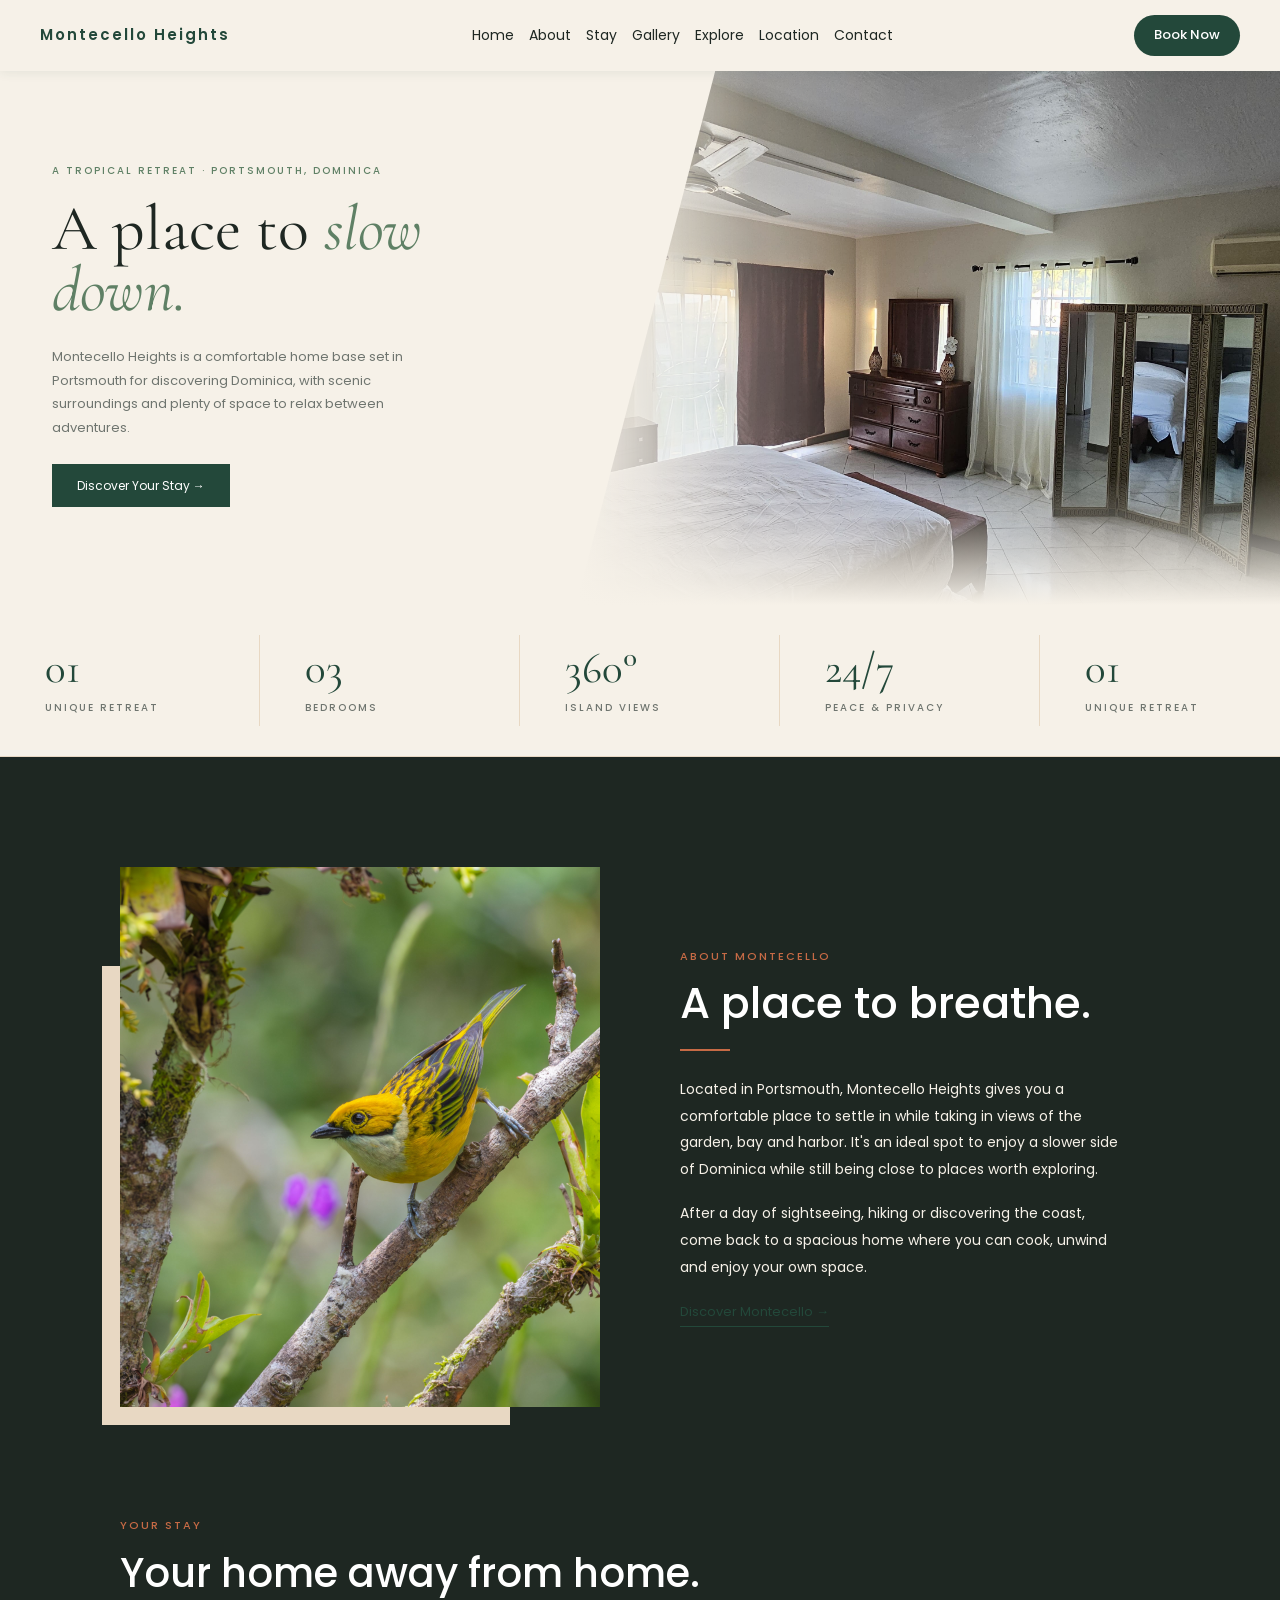
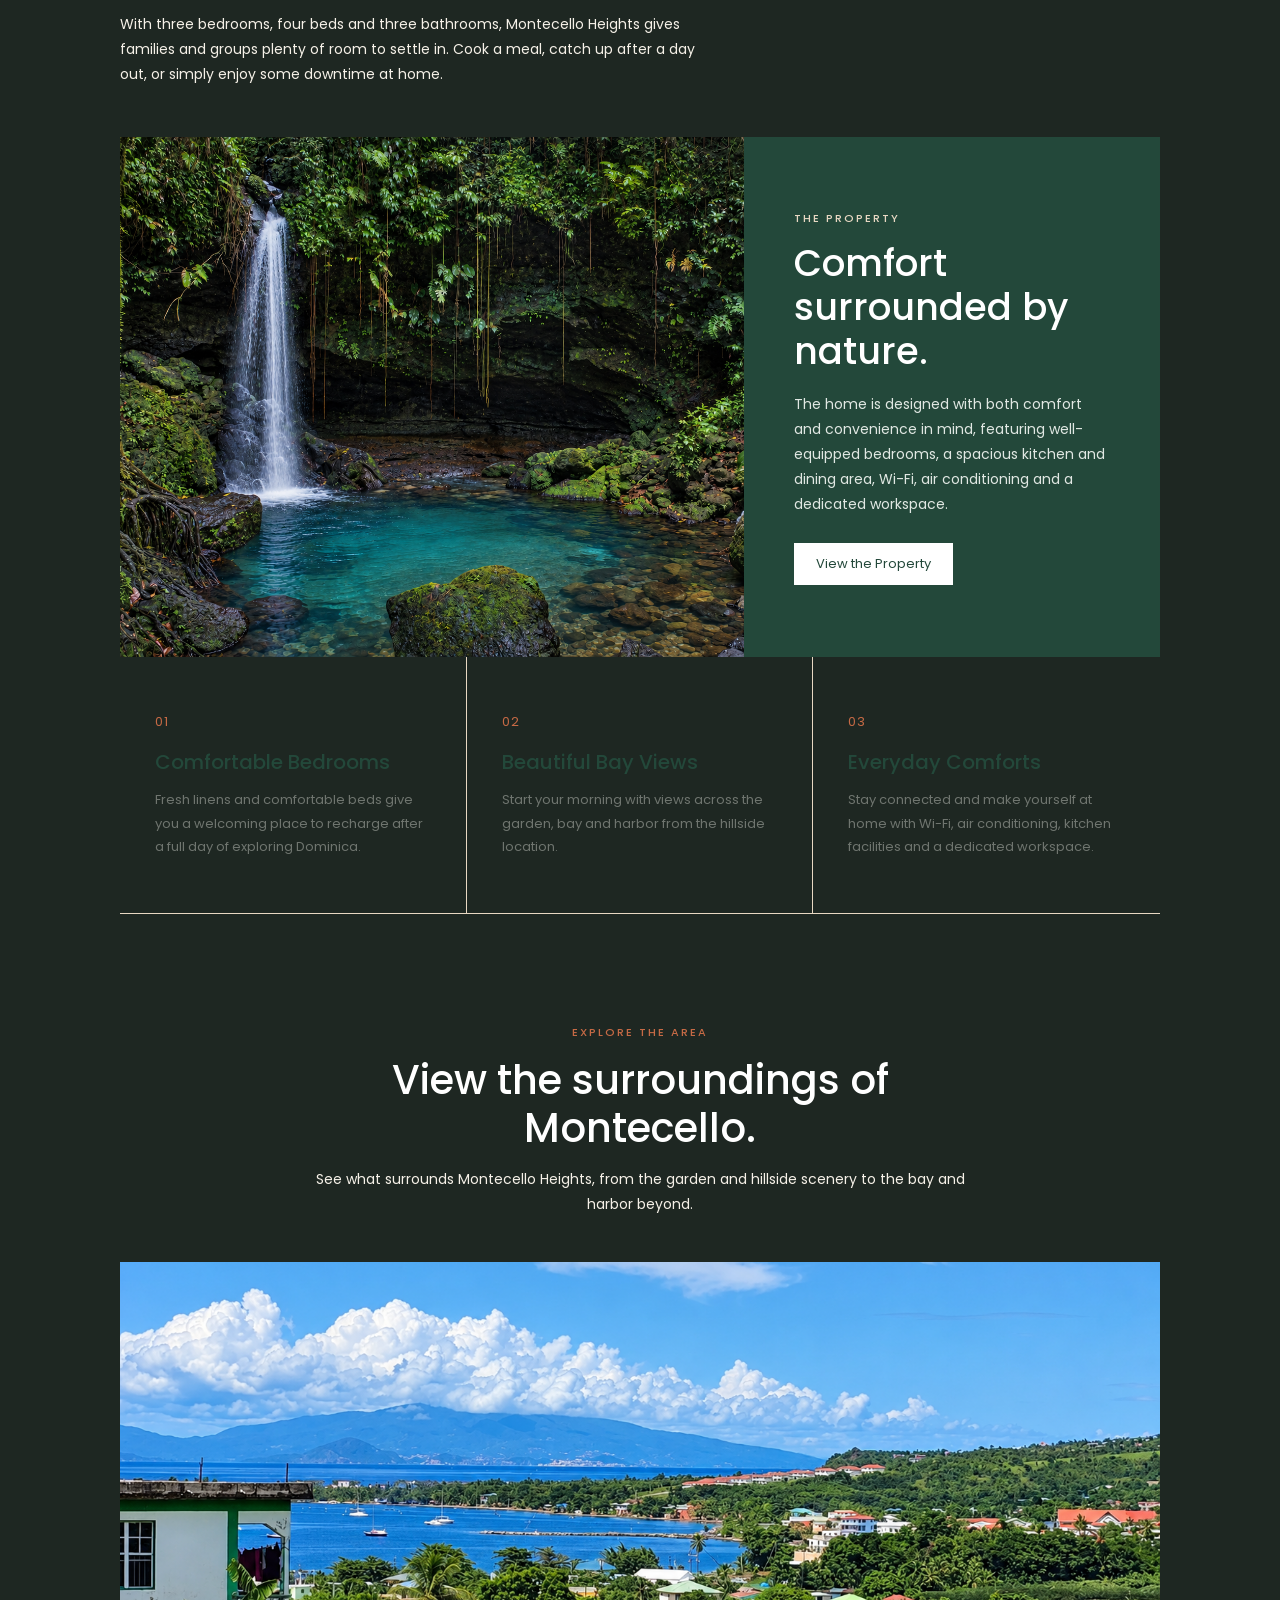
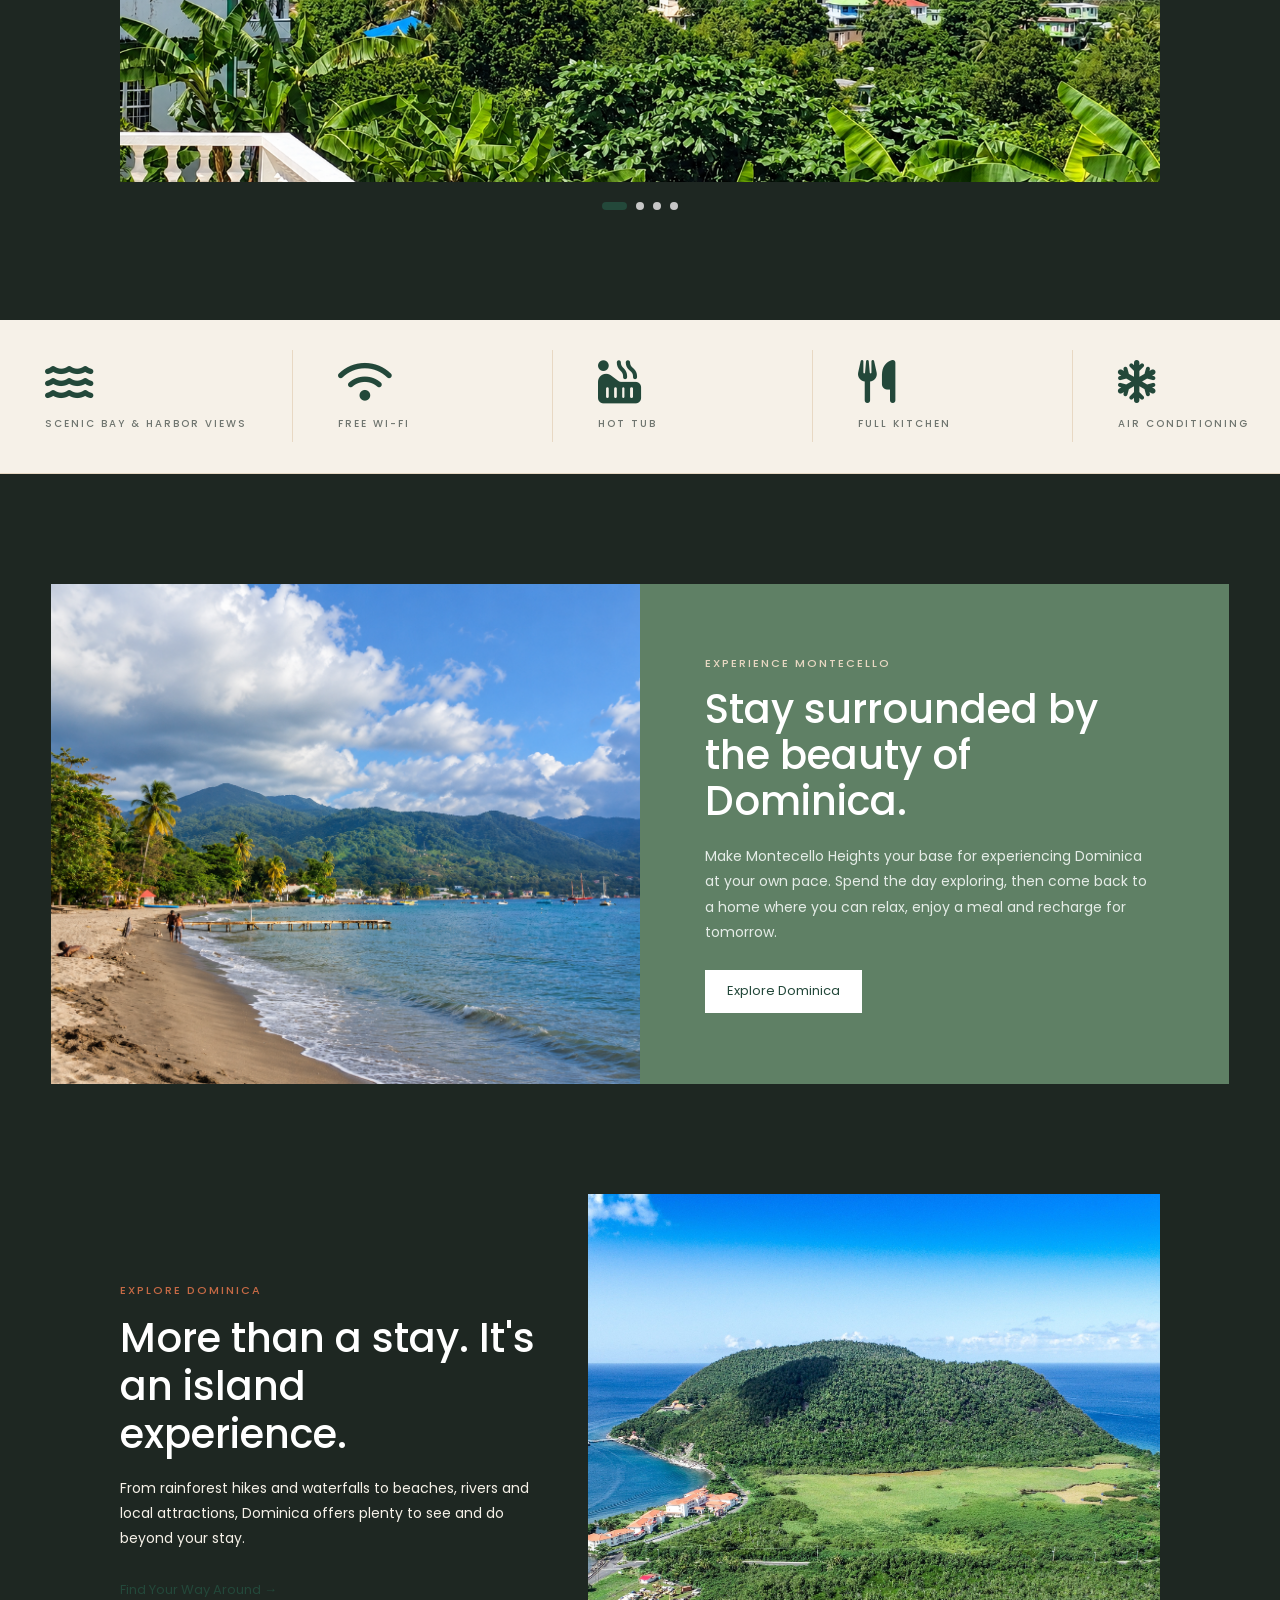
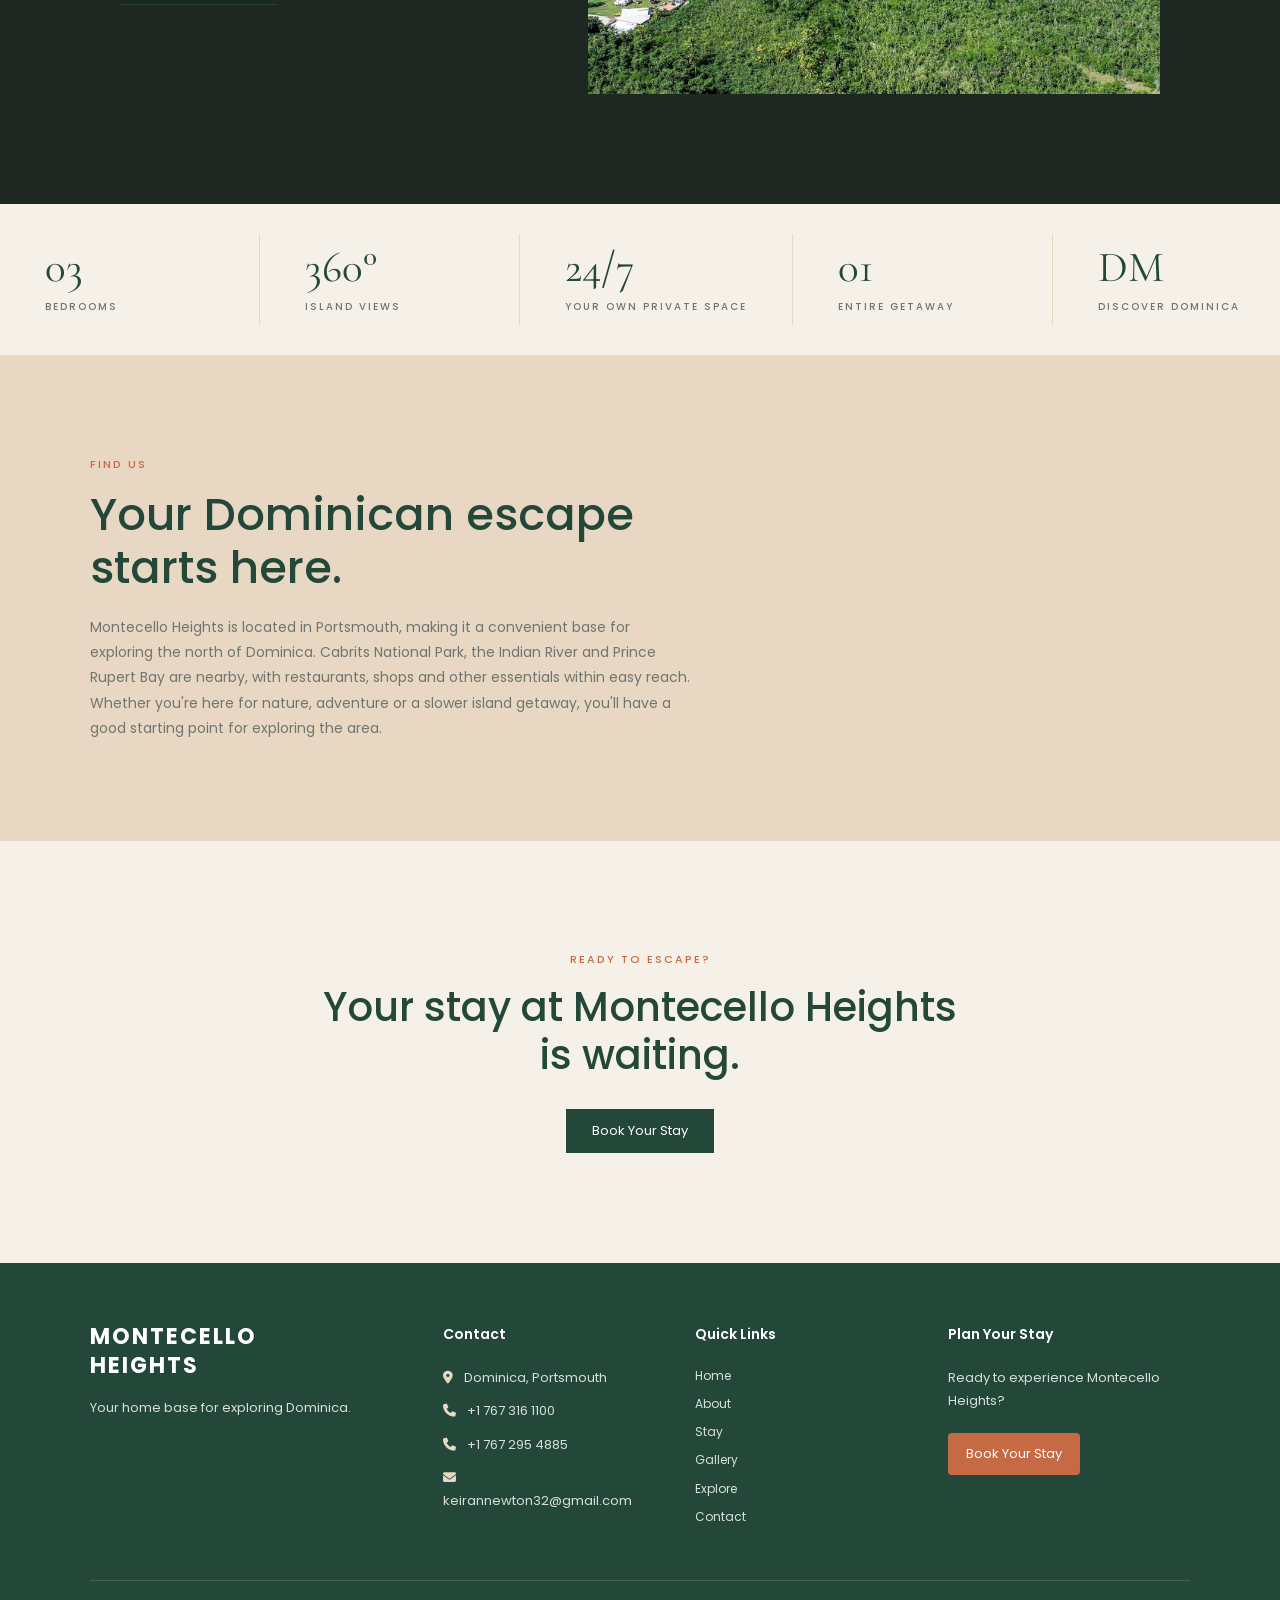
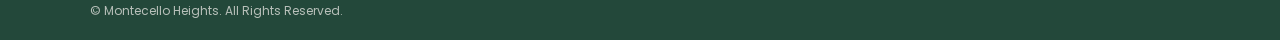
==== index.html @ 03713a61 "Update index.html" ====
<!DOCTYPE html>
<html lang="en">

<head>
    <meta charset="UTF-8">
    <meta name="viewport" content="width=device-width, initial-scale=1.0">

    <title>Montecello Heights | Dominica</title>

    <!-- Fonts and icons -->
    <link rel="preconnect" href="https://fonts.googleapis.com">
    <link rel="preconnect" href="https://fonts.gstatic.com" crossorigin>
    <link href="https://fonts.googleapis.com/css2?family=Cormorant+Garamond:wght@400;500;600&family=Poppins:wght@300;400;500;600&display=swap" rel="stylesheet">
    <link rel="stylesheet" href="https://cdnjs.cloudflare.com/ajax/libs/font-awesome/6.4.0/css/all.min.css">

    <!-- Stylesheet -->
    <link rel="stylesheet" href="styles.css">
</head>

<body>

    <!-- Navigation -->
    <header class="navbar">

        <button class="menu-toggle" id="menu-toggle" type="button"
                aria-label="Open navigation menu"
                aria-expanded="false" aria-controls="main-nav">
            <span></span>
            <span></span>
            <span></span>
        </button>

        <a href="index.html#home" class="logo">Montecello Heights</a>

        <nav id="main-nav">
            <a href="index.html#home">Home</a>
            <a href="index.html#about">About</a>
            <a href="index.html#stay">Stay</a>
            <a href="index.html">Gallery</a>
            <a href="index.html#explore">Explore</a>
            <a href="index.html#location">Location</a>
            <a href="contact.html">Contact</a>
        </nav>

        <a href="https://www.airbnb.com/rooms/1003044596802186522?guests=1&adults=1&s=67&unique_share_id=46f0b1b3-e2d2-4bd4-80cd-ef42fb481775"
           class="book-button" target="_blank" rel="noopener noreferrer">
            Book Now
        </a>

    </header>


    <!-- Home page -->
    <main>

        <!-- Hero -->
        <section class="hero" id="home">

            <div class="hero-content">

                <div class="hero-text">
                    <p class="eyebrow">
                        A TROPICAL RETREAT · PORTSMOUTH, DOMINICA
                    </p>

                    <h1>
                        A place to <em>slow down.</em>
                    </h1>

                    <p class="hero-description">
                        Montecello Heights is a comfortable home base set
                        in Portsmouth for discovering Dominica, with scenic
                        surroundings and plenty of space to relax between
                        adventures.
                    </p>

                    <a href="#stay" class="dark-button">
                        Discover Your Stay <span>→</span>
                    </a>
                </div>

                <div class="hero-image">
                    <img src="property.jpg"
                         alt="Montecello Heights in Dominica">
                </div>

            </div>

        </section>


        <!-- Property highlights -->
        <section class="home-stats" aria-label="Montecello Heights highlights">

            <div class="stats-track">

                <div class="stats-group">
                    <div class="stat">
                        <span class="stat-number">01</span>
                        <span class="stat-label">UNIQUE RETREAT</span>
                    </div>

                    <div class="stat">
                        <span class="stat-number">03</span>
                        <span class="stat-label">BEDROOMS</span>
                    </div>

                    <div class="stat">
                        <span class="stat-number">360°</span>
                        <span class="stat-label">ISLAND VIEWS</span>
                    </div>

                    <div class="stat">
                        <span class="stat-number">24/7</span>
                        <span class="stat-label">PEACE &amp; PRIVACY</span>
                    </div>
                </div>

                <!-- Duplicate for scrolling -->
                <div class="stats-group" aria-hidden="true">
                    <div class="stat">
                        <span class="stat-number">01</span>
                        <span class="stat-label">UNIQUE RETREAT</span>
                    </div>

                    <div class="stat">
                        <span class="stat-number">03</span>
                        <span class="stat-label">BEDROOMS</span>
                    </div>

                    <div class="stat">
                        <span class="stat-number">360°</span>
                        <span class="stat-label">ISLAND VIEWS</span>
                    </div>

                    <div class="stat">
                        <span class="stat-number">24/7</span>
                        <span class="stat-label">PEACE &amp; PRIVACY</span>
                    </div>
                </div>

            </div>

        </section>


        <!-- About Montecello Heights -->
        <section class="about-section" id="about">

            <div class="about-image">
                <img src="pexels-enrique-hidalgo-1230661389-27617563.jpg"
                     alt="View surrounding Montecello Heights">
            </div>

            <div class="about-text">
                <p class="small-title">ABOUT MONTECELLO</p>

                <h2>A place to breathe.</h2>

                <div class="about-line"></div>

                <p>
                    Located in Portsmouth, Montecello Heights gives you
                    a comfortable place to settle in while taking in views
                    of the garden, bay and harbor. It's an ideal spot to
                    enjoy a slower side of Dominica while still being close
                    to places worth exploring.
                </p>

                <p>
                    After a day of sightseeing, hiking or discovering the
                    coast, come back to a spacious home where you can cook,
                    unwind and enjoy your own space.
                </p>

                <a href="#stay" class="text-link">
                    Discover Montecello →
                </a>
            </div>

        </section>


        <!-- Stay -->
        <section class="stay-section" id="stay">

            <div class="section-heading">
                <p class="small-title">YOUR STAY</p>

                <h2>Your home away from home.</h2>

                <p>
                    With three bedrooms, four beds and three bathrooms,
                    Montecello Heights gives families and groups plenty
                    of room to settle in. Cook a meal, catch up after a
                    day out, or simply enjoy some downtime at home.
                </p>
            </div>

            <div class="stay-feature">

                <div class="stay-image">
                    <img src="nature.png"
                         alt="Montecello Heights and its tropical surroundings">
                </div>

                <div class="stay-info">
                    <p class="small-title">THE PROPERTY</p>

                    <h3>Comfort surrounded by nature.</h3>

                    <p>
                        The home is designed with both comfort and
                        convenience in mind, featuring well-equipped
                        bedrooms, a spacious kitchen and dining area,
                        Wi-Fi, air conditioning and a dedicated workspace.
                    </p>

                    <a href="gallery.html" class="light-button">
                        View the Property
                    </a>
                </div>

            </div>

            <!-- Property features -->
            <div class="stay-features">

                <div class="feature">
                    <div class="feature-number">01</div>

                    <h3>Comfortable Bedrooms</h3>

                    <p>
                        Fresh linens and comfortable beds give you a
                        welcoming place to recharge after a full day
                        of exploring Dominica.
                    </p>
                </div>

                <div class="feature">
                    <div class="feature-number">02</div>

                    <h3>Beautiful Bay Views</h3>

                    <p>
                        Start your morning with views across the garden,
                        bay and harbor from the hillside location.
                    </p>
                </div>

                <div class="feature">
                    <div class="feature-number">03</div>

                    <h3>Everyday Comforts</h3>

                    <p>
                        Stay connected and make yourself at home with
                        Wi-Fi, air conditioning, kitchen facilities and
                        a dedicated workspace.
                    </p>
                </div>

            </div>

        </section>


        <!-- Surroundings slider -->
        <section class="surroundings-section">

            <div class="surroundings-heading">
                <p class="small-title">EXPLORE THE AREA</p>

                <h2>
                    View the surroundings of Montecello.
                </h2>

                <p>
                    See what surrounds Montecello Heights, from the garden
                    and hillside scenery to the bay and harbor beyond.
                </p>
            </div>

            <div class="surroundings-slider">

                <div class="surrounding-slide active">
                    <img src="home-mh.png"
                         alt="Surroundings of Montecello Heights">
                </div>

                <div class="surrounding-slide">
                    <img src="boilingwater.jpeg"
                         alt="View around Montecello Heights">
                </div>

                <div class="surrounding-slide">
                         <img src="propertyfront.jpg"
                         alt="Nature surrounding Montecello Heights">
                </div>

                <div class="surrounding-slide">
                    <img src="viewfromveryfront.png"
                         alt="Scenery near Montecello Heights">
                </div>

            </div>

            <div class="slider-dots">
                <button class="slider-dot active" data-slide="0"
                        aria-label="Show slide 1"></button>
                <button class="slider-dot" data-slide="1"
                        aria-label="Show slide 2"></button>
                <button class="slider-dot" data-slide="2"
                        aria-label="Show slide 3"></button>
                <button class="slider-dot" data-slide="3"
                        aria-label="Show slide 4"></button>
            </div>

        </section>


        <!-- Amenities marquee -->
        <section class="home-stats" aria-label="Stay amenities">

            <div class="stats-track">

                <div class="stats-group">
                    <div class="stat">
                        <span class="stat-number"><i class="fa-solid fa-water"></i></span>
                        <span class="stat-label">SCENIC BAY &amp; HARBOR VIEWS</span>
                    </div>

                    <div class="stat">
                        <span class="stat-number"><i class="fa-solid fa-wifi"></i></span>
                        <span class="stat-label">FREE WI-FI</span>
                    </div>

                    <div class="stat">
                        <span class="stat-number"><i class="fa-solid fa-hot-tub-person"></i></span>
                        <span class="stat-label">HOT TUB</span>
                    </div>

                    <div class="stat">
                        <span class="stat-number"><i class="fa-solid fa-utensils"></i></span>
                        <span class="stat-label">FULL KITCHEN</span>
                    </div>

                    <div class="stat">
                        <span class="stat-number"><i class="fa-solid fa-snowflake"></i></span>
                        <span class="stat-label">AIR CONDITIONING</span>
                    </div>

                    <div class="stat">
                        <span class="stat-number"><i class="fa-solid fa-key"></i></span>
                        <span class="stat-label">SELF CHECK-IN</span>
                    </div>

                    <div class="stat">
                        <span class="stat-number"><i class="fa-solid fa-car"></i></span>
                        <span class="stat-label">FREE ON-SITE PARKING</span>
                    </div>

                    <div class="stat">
                        <span class="stat-number"><i class="fa-solid fa-shirt"></i></span>
                        <span class="stat-label">WASHER &amp; DRYER</span>
                    </div>
                </div>

                <!-- Duplicate for scrolling -->
                <div class="stats-group" aria-hidden="true">
                    <div class="stat">
                        <span class="stat-number"><i class="fa-solid fa-water"></i></span>
                        <span class="stat-label">SCENIC BAY &amp; HARBOR VIEWS</span>
                    </div>

                    <div class="stat">
                        <span class="stat-number"><i class="fa-solid fa-wifi"></i></span>
                        <span class="stat-label">FREE WI-FI</span>
                    </div>

                    <div class="stat">
                        <span class="stat-number"><i class="fa-solid fa-hot-tub-person"></i></span>
                        <span class="stat-label">HOT TUB</span>
                    </div>

                    <div class="stat">
                        <span class="stat-number"><i class="fa-solid fa-utensils"></i></span>
                        <span class="stat-label">FULL KITCHEN</span>
                    </div>

                    <div class="stat">
                        <span class="stat-number"><i class="fa-solid fa-snowflake"></i></span>
                        <span class="stat-label">AIR CONDITIONING</span>
                    </div>

                    <div class="stat">
                        <span class="stat-number"><i class="fa-solid fa-key"></i></span>
                        <span class="stat-label">SELF CHECK-IN</span>
                    </div>

                    <div class="stat">
                        <span class="stat-number"><i class="fa-solid fa-car"></i></span>
                        <span class="stat-label">FREE ON-SITE PARKING</span>
                    </div>

                    <div class="stat">
                        <span class="stat-number"><i class="fa-solid fa-shirt"></i></span>
                        <span class="stat-label">WASHER &amp; DRYER</span>
                    </div>
                </div>

            </div>

        </section>


        <!-- Experience Montecello -->
        <section class="green-feature">

            <div class="green-image">
                <img src="beach.png" alt="Montecello Heights villa">
            </div>

            <div class="green-content">
                <p class="small-title">EXPERIENCE MONTECELLO</p>

                <h2>
                    Stay surrounded by the beauty of Dominica.
                </h2>

                <p>
                    Make Montecello Heights your base for experiencing
                    Dominica at your own pace. Spend the day exploring,
                    then come back to a home where you can relax, enjoy
                    a meal and recharge for tomorrow.
                </p>

                <a href="https://www.tripadvisor.com/Attraction_Products-g147281-zfg11867-Dominica.html"
                   target="_blank" rel="noopener noreferrer"
                   class="light-button">
                    Explore Dominica
                </a>
            </div>

        </section>


        <!-- Explore Dominica -->
        <section class="explore-section" id="explore">

            <div class="explore-text">
                <p class="small-title">EXPLORE DOMINICA</p>

                <h2>
                    More than a stay. It's an island experience.
                </h2>

                <p>
                    From rainforest hikes and waterfalls to beaches,
                    rivers and local attractions, Dominica offers plenty
                    to see and do beyond your stay.
                </p>

                <a href="#location" class="text-link">
                    Find Your Way Around →
                </a>
            </div>

            <div class="explore-image">
                <img src="pexels-kendell-barrie-1722127728-28055689.jpg"
                     alt="Dominica landscape">
            </div>

        </section>


        <!-- Stay information marquee -->
        <section class="home-stats" aria-label="Stay information">

            <div class="stats-track">

                <div class="stats-group">
                    <div class="stat">
                        <span class="stat-number">03</span>
                        <span class="stat-label">BEDROOMS</span>
                    </div>

                    <div class="stat">
                        <span class="stat-number">360°</span>
                        <span class="stat-label">ISLAND VIEWS</span>
                    </div>

                    <div class="stat">
                        <span class="stat-number">24/7</span>
                        <span class="stat-label">YOUR OWN PRIVATE SPACE</span>
                    </div>

                    <div class="stat">
                        <span class="stat-number">01</span>
                        <span class="stat-label">ENTIRE GETAWAY</span>
                    </div>

                    <div class="stat">
                        <span class="stat-number">DM</span>
                        <span class="stat-label">DISCOVER DOMINICA</span>
                    </div>
                </div>

                <!-- Duplicate for scrolling -->
                <div class="stats-group" aria-hidden="true">
                    <div class="stat">
                        <span class="stat-number">03</span>
                        <span class="stat-label">BEDROOMS</span>
                    </div>

                    <div class="stat">
                        <span class="stat-number">360°</span>
                        <span class="stat-label">ISLAND VIEWS</span>
                    </div>

                    <div class="stat">
                        <span class="stat-number">24/7</span>
                        <span class="stat-label">YOUR OWN PRIVATE SPACE</span>
                    </div>

                    <div class="stat">
                        <span class="stat-number">01</span>
                        <span class="stat-label">ENTIRE GETAWAY</span>
                    </div>

                    <div class="stat">
                        <span class="stat-number">DM</span>
                        <span class="stat-label">DISCOVER DOMINICA</span>
                    </div>
                </div>

            </div>

        </section>


        <!-- Location -->
        <section class="location-section" id="location">

            <div>
                <p class="small-title">FIND US</p>

                <h2>Your Dominican escape starts here.</h2>

                <p>
                    Montecello Heights is located in Portsmouth, making it
                    a convenient base for exploring the north of Dominica.
                    Cabrits National Park, the Indian River and Prince
                    Rupert Bay are nearby, with restaurants, shops and
                    other essentials within easy reach. Whether you're here
                    for nature, adventure or a slower island getaway, you'll
                    have a good starting point for exploring the area.
                </p>
            </div>

        </section>


        <!-- Booking -->
        <section class="booking-section">

            <p class="small-title">READY TO ESCAPE?</p>

            <h2>
                Your stay at Montecello Heights is waiting.
            </h2>

            <a href="https://www.airbnb.com/rooms/1003044596802186522?guests=1&adults=1&s=67&unique_share_id=46f0b1b3-e2d2-4bd4-80cd-ef42fb481775"
               target="_blank" rel="noopener noreferrer"
               class="dark-button">
                Book Your Stay
            </a>

        </section>

    </main>


    <!-- Footer -->
    <footer class="main-footer">

        <div class="footer-content">

            <div class="footer-column brand-column">
                <h2>MONTECELLO<br>HEIGHTS</h2>

                <p>Your home base for exploring Dominica.</p>
            </div>

            <div class="footer-column">
                <h3>Contact</h3>

                <p>
                    <i class="fa-solid fa-location-dot"></i>
                    Dominica, Portsmouth
                </p>

                <p>
                    <i class="fa-solid fa-phone"></i>
                    +1 767 316 1100
                </p>

                <p>
                    <i class="fa-solid fa-phone"></i>
                    +1 767 295 4885
                </p>

                <p>
                    <i class="fa-solid fa-envelope"></i>
                    keirannewton32@gmail.com
                </p>
            </div>

            <div class="footer-column">
                <h3>Quick Links</h3>

                <a href="home.html#home">Home</a>
                <a href="home.html#about">About</a>
                <a href="home.html#stay">Stay</a>
                <a href="gallery.html">Gallery</a>
                <a href="home.html#explore">Explore</a>
                <a href="contact.html">Contact</a>
            </div>

            <div class="footer-column">
                <h3>Plan Your Stay</h3>

                <p>Ready to experience Montecello Heights?</p>

                <a href="https://www.airbnb.com/rooms/1003044596802186522?guests=1&adults=1&s=67&unique_share_id=46f0b1b3-e2d2-4bd4-80cd-ef42fb481775"
                   target="_blank" rel="noopener noreferrer"
                   class="footer-book">
                    Book Your Stay
                </a>
            </div>

        </div>

        <div class="footer-bottom">
            <p>
                © <span class="current-year"></span>
                Montecello Heights. All Rights Reserved.
            </p>
        </div>

    </footer>


    <script src="montecelloh.js"></script>

</body>
</html>
---- styles.css ----
/* =====================================================
   MONTECELLO HEIGHTS
   MAIN WEBSITE STYLES
===================================================== */


/* =========================
   COLORS
========================= */

:root {
    --tropical-green: #23483A;
    --palm-green: #5F8065;
    --soft-cream: #F6F1E8;
    --sand: #E8D8C3;
    --terracotta: #C66A45;
    --soft-gold: #C9A24A;
    --dark: #1E2722;
    --gray: #6F756F;
    --white: #FFFFFF;
}


/* =========================
   RESET
========================= */

* {
    margin: 0;
    padding: 0;
    box-sizing: border-box;
}

html {
    scroll-behavior: smooth;
}

body {
    font-family: 'Poppins', sans-serif;
    color: var(--dark);
    background: var(--soft-cream);
    line-height: 1.6;
    animation: pageFadeIn 0.6s ease-in-out;
}

@keyframes pageFadeIn {
    from {
        opacity: 0;
    }

    to {
        opacity: 1;
    }
}

img {
    display: block;
    width: 100%;
    object-fit: cover;
}

a {
    color: inherit;
    text-decoration: none;
}

button,
input,
textarea {
    font-family: 'Poppins', sans-serif;
}

button {
    cursor: pointer;
}

section {
    scroll-margin-top: 100px;
}


/* =========================
   NAVBAR
========================= */

.navbar {
    position: fixed;
    top: 0;
    left: 0;
    z-index: 1000;

    display: flex;
    align-items: center;
    justify-content: space-between;

    width: 100%;
    padding: 15px 40px;

    background: var(--soft-cream);
    box-shadow: 0 2px 10px rgba(35, 72, 58, 0.08);

    transition: padding 0.3s ease;
}

.logo {
    color: var(--tropical-green);
    font-size: 15px;
    font-weight: 600;
    letter-spacing: 2px;
    white-space: nowrap;
}

.logo a {
    color: inherit;
}

@media (min-width: 701px) {
    .navbar {
        display: grid;
        grid-template-columns: 1fr auto 1fr;
        align-items: center;
        gap: 0;
    }

    .navbar .logo {
        justify-self: start;
    }

    .navbar nav {
        display: flex;
        flex: initial;
        justify-content: center;
        gap: 15px;
        margin: 0;
        padding: 0;
    }

    .navbar nav a {
        margin: 0 !important;
        padding: 0;
        font-size: 13px;
        white-space: nowrap;
    }

    .navbar > .book-button {
        justify-self: end;
    }
}

.navbar nav a:hover {
    color: var(--terracotta);
}

.book-button {
    display: inline-block;
    flex-shrink: 0;
    padding: 10px 20px;

    border: none;
    border-radius: 25px;

    background: var(--tropical-green);
    color: var(--white) !important;

    font-size: 13px;
    font-weight: 500;
    white-space: nowrap;

    transition: background 0.3s ease;
}

.book-button:hover {
    background: var(--terracotta);
}

.navbar.scrolled {
    padding-top: 11px;
    padding-bottom: 11px;
}


/* =====================================================
   HAMBURGER BUTTON
===================================================== */

.menu-toggle {
    display: none;
    flex-direction: column;
    align-items: center;
    justify-content: center;
    flex-shrink: 0;
    gap: 5px;
    width: 34px;
    height: 34px;
    padding: 5px;
    border: none;
    background: transparent;
    cursor: pointer;
}

.menu-toggle span {
    display: block;
    width: 24px;
    height: 2px;
    margin: 0;
    border-radius: 2px;
    background: var(--tropical-green);
    transition: transform 0.25s ease, opacity 0.25s ease;
}

.menu-toggle.active span:nth-child(1) {
    transform: translateY(7px) rotate(45deg);
}

.menu-toggle.active span:nth-child(2) {
    opacity: 0;
}

.menu-toggle.active span:nth-child(3) {
    transform: translateY(-7px) rotate(-45deg);
}


/* =====================================================
   HERO
===================================================== */

.hero {
    padding-top: 65px;
    background: var(--soft-cream);
    overflow: hidden;
}

.hero-content {
    position: relative;
    display: grid;
    grid-template-columns: 45% 55%;
    min-height: 540px;
}

.hero-text {
    display: flex;
    flex-direction: column;
    justify-content: center;
    padding: 60px 45px 60px 9%;
}

.eyebrow {
    margin-bottom: 20px;
    color: var(--palm-green);
    font-size: 10px;
    font-weight: 500;
    letter-spacing: 2px;
    text-transform: uppercase;
}

.hero-text h1 {
    max-width: 470px;
    color: var(--dark);
    font-family: "Cormorant Garamond", serif;
    font-size: clamp(50px, 5vw, 70px);
    font-weight: 400;
    line-height: 0.95;
}

.hero-text h1 em {
    color: var(--palm-green);
    font-weight: 400;
}

.hero-description {
    max-width: 400px;
    margin: 25px 0;
    color: var(--gray);
    font-size: 13px;
    line-height: 1.8;
}

.hero-text .dark-button {
    width: fit-content;
    padding: 12px 25px;
    font-size: 12px;
}

.hero-image {
    position: relative;
    height: 540px;
    min-height: 0;
    overflow: hidden;
    isolation: isolate;
}

.hero-image img {
    width: 100%;
    height: 100%;
    object-fit: cover;
    object-position: center;
    clip-path: polygon(20% 0, 100% 0, 100% 100%, 0 100%);
    -webkit-mask-image: linear-gradient(
        to right,
        transparent 0%,
        rgba(0, 0, 0, 0.2) 10%,
        rgba(0, 0, 0, 0.7) 25%,
        black 45%
    );
    mask-image: linear-gradient(
        to right,
        transparent 0%,
        rgba(0, 0, 0, 0.2) 10%,
        rgba(0, 0, 0, 0.7) 25%,
        black 45%
    );
}

.hero-image::after {
    position: absolute;
    z-index: 2;
    right: 0;
    bottom: 0;
    left: 0;
    height: 130px;
    background: linear-gradient(
        to bottom,
        transparent 0%,
        rgba(246, 241, 232, 0.25) 30%,
        rgba(246, 241, 232, 0.7) 70%,
        var(--soft-cream) 100%
    );
    content: "";
    pointer-events: none;
}


/* =====================================================
   MOVING HOME STATS
===================================================== */

.home-stats {
    position: relative;
    z-index: 3;
    width: 100%;
    margin: 0;
    padding: 30px 0;
    overflow: hidden;
    border-top: none;
    border-bottom: 1px solid var(--sand);
    background: var(--soft-cream);
}

.stats-track {
    display: flex;
    width: max-content;
    animation: stats-scroll 28s linear infinite;
    will-change: transform;
}

.stats-group {
    display: flex;
    flex-shrink: 0;
    align-items: center;
}

.stat {
    display: flex;
    flex-direction: column;
    align-items: flex-start;
    justify-content: center;
    min-width: 260px;
    padding: 10px 45px;
    border-right: 1px solid var(--sand);
}

.stat-number {
    margin-bottom: 8px;
    color: var(--tropical-green);
    font-family: "Cormorant Garamond", serif;
    font-size: 43px;
    font-weight: 400;
    line-height: 1.1;
}

.stat-label {
    color: var(--gray);
    font-size: 10px;
    font-weight: 500;
    letter-spacing: 2px;
    white-space: nowrap;
}

@keyframes stats-scroll {
    from {
        transform: translateX(0);
    }

    to {
        transform: translateX(-50%);
    }
}

.home-stats:hover .stats-track {
    animation-play-state: paused;
}

@media (prefers-reduced-motion: reduce) {
    .stats-track {
        animation: none;
    }
}


/* =====================================================
   SMALL TITLES
===================================================== */

.small-title {
    margin-bottom: 14px;
    color: var(--terracotta);
    font-size: 11px;
    font-weight: 500;
    letter-spacing: 2px;
    text-transform: uppercase;
}


/* =====================================================
   BUTTONS
===================================================== */

.outline-button {
    display: inline-block;
    margin-top: 28px;
    padding: 12px 26px;
    border: 1px solid var(--white);
    color: var(--white);
    font-size: 13px;
    transition: all 0.3s ease;
}

.outline-button:hover {
    background: var(--white);
    color: var(--tropical-green);
}

.light-button {
    display: inline-block;
    width: fit-content;
    padding: 11px 22px;
    background: var(--white);
    color: var(--tropical-green);
    font-size: 13px;
    transition: all 0.3s ease;
}

.light-button:hover {
    background: var(--sand);
}

.dark-button {
    display: inline-block;
    padding: 12px 26px;
    background: var(--tropical-green);
    color: var(--white);
    font-size: 13px;
    transition: all 0.3s ease;
}

.dark-button:hover {
    background: var(--terracotta);
}

.text-link {
    display: inline-block;
    padding-bottom: 3px;
    border-bottom: 1px solid var(--tropical-green);
    color: var(--tropical-green);
    font-size: 13px;
    transition: color 0.3s ease;
}

.text-link:hover {
    border-color: var(--terracotta);
    color: var(--terracotta);
}


/* =====================================================
   ABOUT
===================================================== */

.about-section {
    display: grid;
    grid-template-columns: 1fr 1fr;
    align-items: center;
    gap: 80px;
    max-width: 1100px;
    margin: 110px auto;
    padding: 0 30px;
}

.about-image {
    position: relative;
}

.about-image::before {
    position: absolute;
    bottom: -18px;
    left: -18px;
    z-index: 0;
    width: 85%;
    height: 85%;
    background: var(--sand);
    content: "";
}

.about-image img {
    position: relative;
    z-index: 1;
    height: 540px;
    object-fit: cover;
}

.about-text {
    padding-right: 30px;
}

.about-text h2 {
    margin-bottom: 20px;
    color: var(--white);
    font-size: 2.7rem;
    font-weight: 500;
    line-height: 1.15;
}

.about-line {
    width: 50px;
    height: 2px;
    margin-bottom: 25px;
    background: var(--terracotta);
}

.about-text p:not(.small-title) {
    max-width: 500px;
    margin-bottom: 18px;
    color: var(--soft-cream);
    font-size: 14px;
    line-height: 1.9;
}


/* =====================================================
   STAY
===================================================== */

.stay-section {
    max-width: 1100px;
    margin: 110px auto;
    padding: 0 30px;
}

.section-heading {
    max-width: 600px;
    margin-bottom: 50px;
}

.section-heading h2 {
    margin-bottom: 15px;
    color: var(--white);
    font-size: 2.5rem;
    font-weight: 500;
    line-height: 1.2;
}

.section-heading > p:not(.small-title) {
    color: var(--soft-cream);
    font-size: 14px;
    line-height: 1.8;
}

.stay-feature {
    display: grid;
    grid-template-columns: 60% 40%;
}

.stay-image img {
    height: 520px;
    object-fit: cover;
}

.stay-info {
    display: flex;
    flex-direction: column;
    justify-content: center;
    padding: 60px 50px;
    background: var(--tropical-green);
    color: var(--white);
}

.stay-info .small-title {
    color: var(--sand);
}

.stay-info h3 {
    margin-bottom: 18px;
    font-size: 2.3rem;
    font-weight: 500;
    line-height: 1.2;
}

.stay-info > p:not(.small-title) {
    margin-bottom: 25px;
    color: #E1E8E3;
    font-size: 14px;
    line-height: 1.8;
}


/* =========================
   STAY FEATURES
========================= */

.stay-features {
    display: grid;
    grid-template-columns: repeat(3, minmax(0, 1fr));
    border-bottom: 1px solid var(--sand);
}

.feature {
    min-width: 0;
    padding: 55px 35px;
    border-right: 1px solid var(--sand);
}

.feature:last-child {
    border-right: none;
}

.feature-number {
    margin-bottom: 15px;
    color: var(--terracotta);
    font-size: 13px;
    letter-spacing: 1px;
}

.feature h3 {
    margin-bottom: 12px;
    color: var(--tropical-green);
    font-size: 20px;
    font-weight: 500;
    line-height: 1.4;
}

.feature p {
    color: var(--gray);
    font-size: 13px;
    line-height: 1.8;
}



/* =====================================================
   SURROUNDINGS SLIDER
===================================================== */

.surroundings-section {
    max-width: 1100px;
    margin: 110px auto;
    padding: 0 30px;
    text-align: center;
}

.surroundings-heading {
    max-width: 650px;
    margin: 0 auto 45px;
}

.surroundings-heading h2 {
    margin-bottom: 15px;
    color: var(--white);
    font-size: 2.5rem;
    font-weight: 500;
    line-height: 1.2;
}

.surroundings-heading > p:not(.small-title) {
    color: var(--soft-cream);
    font-size: 14px;
    line-height: 1.8;
}

.surroundings-slider {
    position: relative;
    width: 100%;
    height: 520px;
    overflow: hidden;
    background: var(--sand);
}

.surrounding-slide {
    position: absolute;
    inset: 0;
    opacity: 0;
    transition: opacity 0.8s ease;
}

.surrounding-slide.active {
    opacity: 1;
}

.surrounding-slide img {
    width: 100%;
    height: 100%;
    object-fit: cover;
}

.slider-dots {
    display: flex;
    align-items: center;
    justify-content: center;
    gap: 9px;
    margin-top: 20px;
}

.slider-dot {
    width: 8px;
    height: 8px;
    padding: 0;
    border: none;
    border-radius: 50%;
    background: #C7C7C7;
    cursor: pointer;
    transition: all 0.3s ease;
}

.slider-dot.active {
    width: 25px;
    border-radius: 10px;
    background: var(--tropical-green);
}


/* =====================================================
   GREEN FEATURE
===================================================== */

.green-feature {
    display: grid;
    grid-template-columns: 50% 50%;
    width: 92%;
    max-width: 1200px;
    margin: 110px auto;
    background: var(--palm-green);
}

.green-image img {
    height: 500px;
    object-fit: cover;
}

.green-content {
    display: flex;
    flex-direction: column;
    justify-content: center;
    padding: 65px;
    color: var(--white);
}

.green-content .small-title {
    color: var(--sand);
}

.green-content h2 {
    margin-bottom: 20px;
    font-size: 2.5rem;
    font-weight: 500;
    line-height: 1.15;
}

.green-content > p:not(.small-title) {
    max-width: 450px;
    margin-bottom: 25px;
    color: #E5ECE7;
    font-size: 14px;
    line-height: 1.8;
}


/* =====================================================
   EXPLORE
===================================================== */

.explore-section {
    display: grid;
    grid-template-columns: 40% 55%;
    align-items: center;
    gap: 5%;
    max-width: 1100px;
    margin: 110px auto;
    padding: 0 30px;
}

.explore-text h2 {
    margin-bottom: 18px;
    color: var(--white);
    font-size: 2.5rem;
    font-weight: 500;
    line-height: 1.2;
}

.explore-text > p:not(.small-title) {
    margin-bottom: 25px;
    color: var(--soft-cream);
    font-size: 14px;
    line-height: 1.8;
}

.explore-image img {
    height: 500px;
    object-fit: cover;
}


/* =====================================================
   LOCATION
===================================================== */

.location-section {
    padding: 100px 40px;
    background: var(--sand);
}

.location-section > div {
    max-width: 1100px;
    margin: auto;
}

.location-section h2 {
    max-width: 650px;
    margin-bottom: 20px;
    color: var(--tropical-green);
    font-size: 2.8rem;
    font-weight: 500;
    line-height: 1.2;
}

.location-section p:not(.small-title) {
    max-width: 600px;
    color: var(--gray);
    font-size: 14px;
    line-height: 1.8;
}


/* =====================================================
   BOOKING
===================================================== */

.booking-section {
    padding: 110px 30px;
    background: var(--soft-cream);
    text-align: center;
}

.booking-section h2 {
    max-width: 650px;
    margin: 0 auto 30px;
    color: var(--tropical-green);
    font-size: 2.5rem;
    font-weight: 500;
    line-height: 1.2;
}


/* =====================================================
   FOOTER
===================================================== */

.main-footer {
    padding: 65px 40px 20px;
    background: var(--tropical-green);
    color: var(--white);
}

.footer-content {
    display: grid;
    grid-template-columns: 1.4fr 1fr 1fr 1fr;
    gap: 50px;
    max-width: 1100px;
    margin: auto;
}

.footer-column h2 {
    margin-bottom: 18px;
    font-size: 22px;
    letter-spacing: 2px;
    line-height: 1.3;
}

.footer-column h3 {
    margin-bottom: 18px;
    font-size: 14px;
    font-weight: 500;
}

.footer-column p {
    margin-bottom: 10px;
    color: #D9E0DB;
    font-size: 12px;
    line-height: 1.8;
}

.footer-column p i {
    margin-right: 8px;
    color: var(--sand);
}

.footer-column > a:not(.footer-book) {
    display: block;
    margin-bottom: 9px;
    color: #D9E0DB;
    font-size: 12px;
    transition: color 0.3s ease;
}

.footer-column > a:not(.footer-book):hover {
    color: var(--sand);
}

.footer-book {
    display: inline-block;
    margin-top: 10px;
    padding: 10px 18px;
    background: var(--sand);
    color: var(--tropical-green);
    font-size: 11px;
    transition: background 0.3s ease;
}

.footer-book:hover {
    background: var(--white);
}

.footer-bottom {
    max-width: 1100px;
    margin: 45px auto 0;
    padding-top: 20px;
    border-top: 1px solid rgba(255, 255, 255, 0.15);
}

.footer-bottom p {
    color: #B8C0BA;
    font-size: 12px;
}


/* =====================================================
   FADE EFFECT
===================================================== */

.hidden {
    opacity: 0;
    transform: translateY(20px);
    transition: opacity 0.7s ease, transform 0.7s ease;
}

.show {
    opacity: 1;
    transform: translateY(0);
}


/* =====================================================
   CONTACT PAGE
===================================================== */

.contact-title {
    padding: 140px 20px 45px;
    text-align: center;
}

.contact-title h1 {
    color: var(--white);
    font-size: 42px;
    font-weight: 600;
    line-height: 1.2;
}

.down-arrow {
    margin-top: 15px;
    color: var(--terracotta);
    font-size: 13px;
}

.contact-section {
    display: grid;
    grid-template-columns: 1fr 1.2fr;
    gap: 70px;
    max-width: 1100px;
    margin: auto;
    padding: 40px 40px 80px;
}

.contact-info h2 {
    margin-bottom: 18px;
    color: var(--white);
    font-size: 32px;
    font-weight: 600;
    line-height: 1.15;
}

.contact-description {
    max-width: 450px;
    margin-bottom: 28px;
    color: var(--gray);
    font-size: 14px;
    line-height: 1.7;
}

.contact-detail {
    display: flex;
    align-items: center;
    gap: 13px;
    margin: 16px 0;
    font-size: 14px;
}

.contact-detail i {
    width: 20px;
    color: var(--terracotta);
}

.contact-form {
    padding-top: 5px;
}

.form-row {
    display: grid;
    grid-template-columns: 1fr 1fr;
    gap: 30px;
    margin-bottom: 25px;
}

.input-box {
    display: flex;
    align-items: center;
    gap: 12px;
    padding-bottom: 12px;
    border-bottom: 1px solid #CFC9C0;
}

.input-box i {
    color: var(--terracotta);
    font-size: 14px;
}

.input-box input {
    width: 100%;
    border: none;
    outline: none;
    background: transparent;
    color: var(--soft-cream);
    font-size: 14px;
}

.input-box input::placeholder {
    color: #999;
}

.message-box {
    display: flex;
    align-items: flex-start;
    gap: 12px;
    margin-bottom: 25px;
    padding-bottom: 12px;
    border-bottom: 1px solid #CFC9C0;
}

.message-box i {
    margin-top: 4px;
    color: var(--terracotta);
    font-size: 14px;
}

.message-box textarea {
    width: 100%;
    min-height: 100px;
    border: none;
    outline: none;
    resize: vertical;
    background: transparent;
    color: var(--dark);
    font-size: 14px;
}

.message-box textarea::placeholder {
    color: #999;
}

.form-bottom {
    display: flex;
    align-items: center;
    justify-content: space-between;
    gap: 25px;
    margin-top: 28px;
}

.form-bottom label {
    display: flex;
    align-items: center;
    gap: 8px;
    color: var(--gray);
    font-size: 12px;
    line-height: 1.4;
    cursor: pointer;
}

.form-bottom label input {
    flex-shrink: 0;
    width: 15px;
    height: 15px;
    margin: 0;
    accent-color: var(--terracotta);
}

.form-bottom button {
    flex-shrink: 0;
    padding: 13px 25px;
    border: none;
    background: var(--tropical-green);
    color: var(--white);
    font-size: 13px;
    cursor: pointer;
    transition: background 0.3s ease;
}

.form-bottom button:hover {
    background: var(--terracotta);
}

.map-section {
    width: 100%;
    height: 420px;
    margin-top: 20px;
}

.map-section iframe {
    width: 100%;
    height: 100%;
    border: none;
}


/* =====================================================
   TABLET LAYOUT
===================================================== */

@media (max-width: 1024px) {

    .about-section {
        grid-template-columns: 1fr 1fr;
        gap: 45px;
    }

    .about-image img {
        height: 450px;
    }

    .footer-content {
        grid-template-columns: 1fr 1fr;
        gap: 40px;
    }

    .stay-info {
        padding: 45px 35px;
    }

    .green-content {
        padding: 45px;
    }
}


/* =====================================================
   MOBILE AND TABLET
===================================================== */

@media (max-width: 768px) {

    /* NAVBAR */

    .navbar,
    .navbar.scrolled {
        position: relative;
        top: auto;
        left: auto;
        display: flex;
        flex-direction: row;
        flex-wrap: wrap;
        align-items: center;
        justify-content: flex-start;
        gap: 8px;
        width: 100%;
        padding: 14px 20px;
    }

    .navbar .menu-toggle {
        display: flex;
        order: 1;
        margin-right: 2px;
    }

    .navbar .logo {
        order: 2;
        max-width: calc(100% - 50px);
        font-size: 15px;
        letter-spacing: 1px;
        white-space: nowrap;
    }

    .navbar nav {
        display: none;
        position: static;
        flex: 0 0 100%;
        flex-direction: column;
        align-items: stretch;
        order: 3;
        gap: 0;
        width: 100%;
        margin: 10px 0 0;
        padding: 12px 0 4px;
        border-top: 1px solid var(--sand);
        background: var(--soft-cream);
        box-shadow: none;
    }

    .navbar nav.active {
        display: flex;
    }

    .navbar nav a {
        display: block;
        width: 100%;
        margin: 0;
        padding: 11px 4px;
        border-bottom: 1px solid rgba(35, 72, 58, 0.10);
        color: var(--dark);
        font-size: 14px;
    }

    .navbar nav a:last-child {
        border-bottom: none;
    }

    .navbar nav a.book-button {
        width: fit-content;
        margin: 12px 0 5px;
        padding: 10px 20px;
        border-bottom: none;
        border-radius: 25px;
        background: var(--tropical-green);
        color: var(--white) !important;
    }

    .navbar nav a.book-button:hover {
        background: var(--terracotta);
    }


    /* HERO */

    .hero {
        width: 100%;
        padding-top: 0;
        overflow: hidden;
    }

    .hero-content {
        display: grid;
        grid-template-columns: 1fr;
        min-height: auto;
    }

    .hero-text {
        min-height: auto;
        padding: 50px 30px 40px;
    }

    .eyebrow {
        margin-bottom: 18px;
        font-size: 10px;
        letter-spacing: 1.8px;
    }

    .hero-text h1 {
        max-width: 600px;
        font-size: 48px;
        line-height: 0.98;
    }

    .hero-description {
        max-width: 550px;
        margin: 22px 0;
        font-size: 14px;
        line-height: 1.7;
    }

    .hero-image {
        width: 100%;
        height: 380px;
        min-height: 380px;
    }

    .hero-image img {
        width: 100%;
        height: 100%;
        clip-path: none;
        object-fit: cover;
        -webkit-mask-image: linear-gradient(
            to bottom,
            black 0%,
            black 75%,
            transparent 100%
        );
        mask-image: linear-gradient(
            to bottom,
            black 0%,
            black 75%,
            transparent 100%
        );
    }

    .hero-image::after {
        height: 85px;
    }


    /* MOVING STATS */

    .home-stats {
        margin: 0;
        padding: 22px 0;
    }

    .stat {
        min-width: 210px;
        padding: 10px 28px;
    }

    .stat-number {
        font-size: 36px;
    }

    .stat-label {
        font-size: 9px;
    }


    /* ABOUT */

    .about-section {
        grid-template-columns: 1fr;
        gap: 50px;
        margin: 75px auto;
        padding: 0 25px;
    }

    .about-image img {
        height: 400px;
    }

    .about-text {
        padding-right: 0;
    }

    .about-text h2 {
        font-size: 2.1rem;
    }


    /* STAY */

    .stay-section {
        margin: 80px auto;
        padding: 0 25px;
    }

    .section-heading {
        margin-bottom: 35px;
    }

    .stay-feature {
        grid-template-columns: 1fr;
    }

    .stay-image img {
        height: 400px;
    }

    .stay-info {
        padding: 45px 30px;
    }

    .stay-info h3 {
        font-size: 30px;
    }

    .stay-features {
    grid-template-columns: 1fr;
}

.feature {
    padding: 30px 25px;
    border-right: none;
    border-bottom: 1px solid var(--sand);
}

.feature:last-child {
    border-bottom: none;
}


    /* SURROUNDINGS */

    .surroundings-section {
        margin: 75px auto;
        padding: 0 25px;
    }

    .surroundings-heading h2 {
        font-size: 2rem;
    }

    .surroundings-slider {
        height: 380px;
    }


    /* GREEN FEATURE */

    .green-feature {
        grid-template-columns: 1fr;
        width: 90%;
        margin: 80px auto;
    }

    .green-image img {
        height: 350px;
    }

    .green-content {
        padding: 50px 35px;
    }


    /* EXPLORE */

    .explore-section {
        grid-template-columns: 1fr;
        gap: 40px;
        margin: 80px auto;
        padding: 0 25px;
    }

    .explore-image img {
        height: 400px;
    }


    /* LOCATION */

    .location-section {
        padding: 75px 25px;
    }

    .location-section h2 {
        font-size: 2.2rem;
    }


    /* BOOKING */

    .booking-section {
        padding: 80px 25px;
    }

    .booking-section h2 {
        font-size: 2.1rem;
    }


    /* FOOTER */

    .footer-content {
        grid-template-columns: 1fr 1fr;
        gap: 40px;
    }

    .main-footer {
        padding: 55px 30px 20px;
    }


    /* CONTACT */

    .contact-title {
        padding: 45px 20px;
    }

    .contact-title h1 {
        font-size: 36px;
    }

    .contact-section {
        grid-template-columns: 1fr;
        gap: 50px;
        padding: 30px 25px 60px;
    }

    .contact-info h2 {
        font-size: 30px;
    }

    .form-row {
        grid-template-columns: 1fr;
        gap: 25px;
    }

    .form-bottom {
        flex-direction: column;
        align-items: flex-start;
        gap: 18px;
    }

    .form-bottom label {
        align-items: flex-start;
        font-size: 14px;
    }

    .form-bottom label input {
        margin-top: 3px;
    }

    .map-section {
        height: 350px;
    }


    /* SECTION SCROLL */

    section {
        scroll-margin-top: 20px;
    }
}


/* =====================================================
   SMALL PHONES
===================================================== */

@media (max-width: 480px) {

    body {
        font-size: 14px;
    }


    /* NAVBAR */

    .navbar,
    .navbar.scrolled {
        padding: 12px 16px;
    }

    .navbar .menu-toggle {
        width: 30px;
    }

    .navbar .menu-toggle span {
        width: 22px;
    }

    .navbar .logo {
        font-size: 13px;
        letter-spacing: 0.5px;
    }


    /* HERO */

    .hero-text {
        padding: 45px 22px 35px;
    }

    .eyebrow {
        margin-bottom: 16px;
        font-size: 9px;
        letter-spacing: 1.5px;
    }

    .hero-text h1 {
        max-width: 100%;
        font-size: 40px;
        line-height: 1;
    }

    .hero-description {
        max-width: 100%;
        margin: 20px 0;
        font-size: 13px;
        line-height: 1.7;
    }

    .hero-text .dark-button,
    .hero-text .outline-button {
        align-self: flex-start;
        margin-top: 5px;
    }

    .hero-image {
        height: 330px;
        min-height: 330px;
    }

    .hero-image img {
        clip-path: none;
        -webkit-mask-image: linear-gradient(
            to bottom,
            black 0%,
            black 73%,
            transparent 100%
        );
        mask-image: linear-gradient(
            to bottom,
            black 0%,
            black 73%,
            transparent 100%
        );
    }

    .hero-image::after {
        height: 65px;
    }


    /* STATS */

    .home-stats {
        padding: 18px 0;
    }

    .stat {
        min-width: 190px;
        padding: 10px 24px;
    }

    .stat-number {
        font-size: 32px;
    }

    .stat-label {
        font-size: 9px;
        letter-spacing: 1.5px;
    }


    /* ABOUT */

    .about-section {
        margin: 65px auto;
        padding: 0 22px;
    }

    .about-text h2 {
        font-size: 28px;
    }

    .about-text p:not(.small-title) {
        font-size: 14px;
    }

    .about-image img {
        height: 350px;
    }


    /* STAY */

    .stay-section {
        margin: 65px auto;
        padding: 0 22px;
    }

    .section-heading h2 {
        font-size: 30px;
    }

    .stay-info {
        padding: 40px 25px;
    }

    .stay-info h3 {
        font-size: 28px;
    }

    .stay-image img {
        height: 320px;
    }


    /* SURROUNDINGS */

    .surroundings-section {
        margin: 65px auto;
        padding: 0 22px;
    }

    .surroundings-heading h2 {
        font-size: 1.8rem;
    }

    .surroundings-slider {
        height: 280px;
    }


    /* GREEN FEATURE */

    .green-feature {
        width: calc(100% - 44px);
        margin: 65px auto;
    }

    .green-image img {
        height: 280px;
    }

    .green-content {
        padding: 40px 25px;
    }

    .green-content h2 {
        font-size: 2rem;
    }


    /* EXPLORE */

    .explore-section {
        margin: 65px auto;
        padding: 0 22px;
    }

    .explore-text h2 {
        font-size: 2rem;
    }

    .explore-image img {
        height: 320px;
    }


    /* LOCATION */

    .location-section {
        padding: 65px 22px;
    }

    .location-section h2 {
        font-size: 2rem;
    }


    /* BOOKING */

    .booking-section {
        padding: 65px 22px;
    }

    .booking-section h2 {
        font-size: 1.9rem;
    }


    /* FOOTER */

    .footer-content {
        grid-template-columns: 1fr;
        gap: 35px;
    }

    .main-footer {
        padding: 50px 25px 20px;
    }


    /* CONTACT */

    .contact-title {
        padding: 45px 20px 35px;
    }

    .contact-title h1 {
        font-size: 32px;
    }

    .contact-section {
        padding: 25px 22px 50px;
    }

    .contact-info h2 {
        font-size: 28px;
    }

    .contact-description {
        font-size: 13px;
    }

    .input-box input,
    .message-box textarea {
        font-size: 14px;
    }

    .form-bottom button {
        padding: 12px 20px;
    }

    .map-section {
        height: 300px;
    }

    section {
        scroll-margin-top: 20px;
    }
}


/* =====================================================
   EXTRA-SMALL PHONES
===================================================== */

@media (max-width: 380px) {

    .navbar,
    .navbar.scrolled {
        gap: 7px;
        padding: 12px 10px;
    }

    .navbar .menu-toggle {
        width: 30px;
    }

    .navbar .menu-toggle span {
        width: 21px;
    }

    .navbar .logo {
        font-size: 11px;
        letter-spacing: 0.4px;
    }

    .navbar nav a {
        font-size: 13px;
    }

    .navbar nav a.book-button {
        padding: 9px 16px;
        font-size: 11px;
    }

    .hero-text {
        padding-right: 18px;
        padding-left: 18px;
    }

    .hero-text h1 {
        font-size: 36px;
    }

    .about-section,
    .stay-section,
    .surroundings-section,
    .explore-section {
        padding-right: 18px;
        padding-left: 18px;
    }

    .green-content {
        padding: 35px 20px;
    }

    .location-section {
        padding-right: 18px;
        padding-left: 18px;
    }

    .booking-section {
        padding-right: 18px;
        padding-left: 18px;
    }

    .contact-section {
        padding-right: 18px;
        padding-left: 18px;
    }

    .form-bottom label {
        font-size: 13px;
    }
}

ugh just edit the whole code please

i want the navigation to be similar to the gallery 
/* =========================
   GENERAL
========================= */

* {
    margin: 0;
    padding: 0;
    box-sizing: border-box;
}

html {
    scroll-behavior: smooth;
}

body {
    font-family: "Poppins", sans-serif;
    background: #1E2722;
    color: white;
}

a {
    text-decoration: none;
}


/* =========================
   COLORS
========================= */

:root {
    --tropical-green: #23483A;
    --palm-green: #5F8065;
    --soft-cream: #F6F1E8;
    --sand: #E8D8C3;
    --terracotta: #C66A45;
    --soft-gold: #C9A24A;
    --dark: #1E2722;
    --gray: #6F756F;
    --white: #FFFFFF;
}


/* =========================
   NAVBAR
========================= */

.navbar {
    position: fixed;
    top: 0;
    left: 0;
    width: 100%;
    background: var(--soft-cream);
    display: flex;
    align-items: center;
    justify-content: space-between;
    padding: 15px 40px;
    z-index: 1000;
    box-shadow: 0 2px 10px rgba(35, 72, 58, 0.08);
    transition: padding 0.3s ease;
}

.logo {
    color: var(--tropical-green);
    font-size: 15px;
    font-weight: 600;
    letter-spacing: 2px;
    white-space: nowrap;
}

.navbar nav {
    display: flex;
    align-items: center;
}

.navbar nav a {
    margin-left: 25px;
    color: var(--dark);
    font-size: 14px;
    font-weight: 400;
    transition: color 0.3s ease;
}

.navbar nav a:hover {
    color: var(--terracotta);
}

.book-button {
    background: var(--tropical-green);
    color: white !important;
    padding: 10px 20px;
    border-radius: 25px;
    font-size: 13px;
    font-weight: 500;
    transition: background 0.3s ease;
    white-space: nowrap;
}

.book-button:hover {
    background: var(--terracotta);
}

.navbar.scrolled {
    padding-top: 11px;
    padding-bottom: 11px;
}


/* =========================
   MOBILE MENU BUTTON
========================= */

.menu-toggle {
    display: none;
    flex-direction: column;
    justify-content: center;
    gap: 5px;
    background: none;
    border: none;
    padding: 5px;
    cursor: pointer;
    flex-shrink: 0;
}

.menu-toggle span {
    display: block;
    width: 24px;
    height: 2px;
    background: var(--tropical-green);
    transition: all 0.3s ease;
}

.menu-toggle.active span:nth-child(1) {
    transform: translateY(7px) rotate(45deg);
}

.menu-toggle.active span:nth-child(2) {
    opacity: 0;
}

.menu-toggle.active span:nth-child(3) {
    transform: translateY(-7px) rotate(-45deg);
}


/* =========================
   GALLERY PAGE
========================= */

.gallery-page {
    min-height: 100vh;
    background: var(--dark);
    padding: 145px 40px 80px;
}


/* =========================
   GALLERY INTRO
========================= */

.gallery-intro {
    max-width: 1100px;
    margin: 0 auto 55px;
}

.gallery-label {
    color: var(--sand);
    font-size: 11px;
    letter-spacing: 2px;
    margin-bottom: 18px;
}

.gallery-intro h1 {
    font-size: 3rem;
    line-height: 1.2;
    font-weight: 500;
    margin-bottom: 22px;
}

.gallery-description {
    max-width: 600px;
    color: #C7CEC9;
    font-size: 14px;
    line-height: 1.8;
    margin-bottom: 42px;
}

.gallery-intro h2 {
    display: inline-block;
    font-size: 25px;
    font-weight: 400;
    padding-bottom: 7px;
    border-bottom: 2px solid white;
}


/* =========================
   PHOTO GRID
========================= */

.photo-grid {
    max-width: 1100px;
    margin: 0 auto;
    display: grid;
    grid-template-columns: repeat(12, 1fr);
    grid-auto-rows: 165px;
    gap: 12px;
}


/* =========================
   PHOTOS
========================= */

.photo {
    overflow: hidden;
    background: var(--sand);
}

.photo img {
    width: 100%;
    height: 100%;
    object-fit: cover;
    display: block;
    transition: transform 0.5s ease;
}

.photo:hover img {
    transform: scale(1.04);
}


/* =========================
   DIFFERENT PHOTO SIZES
========================= */

.photo-large {
    grid-column: span 4;
    grid-row: span 2;
}

.photo-wide {
    grid-column: span 5;
    grid-row: span 2;
}

.photo-small {
    grid-column: span 3;
    grid-row: span 2;
}


/* =========================
   EXTRA PHOTOS
========================= */

.extra-photo {
    display: none;
}


/* =========================
   LOAD MORE
========================= */

.load-more-container {
    display: flex;
    justify-content: center;
    margin-top: 45px;
}

#loadMore {
    border: none;
    background: #303532;
    color: white;
    padding: 15px 28px;
    font-family: "Poppins", sans-serif;
    font-size: 10px;
    letter-spacing: 2px;
    cursor: pointer;
    transition: background 0.3s ease;
}

#loadMore:hover {
    background: var(--terracotta);
}


/* =========================
   FOOTER
========================= */

.main-footer {
    background: var(--tropical-green);
    color: white;
    padding: 60px 7% 20px;
}

.footer-content {
    max-width: 1200px;
    margin: auto;
    display: grid;
    grid-template-columns: 1.5fr 1fr 1fr 1.2fr;
    gap: 50px;
}

.footer-column h2 {
    font-size: 22px;
    line-height: 1.3;
    letter-spacing: 2px;
    margin-bottom: 15px;
}

.footer-column h3 {
    font-size: 14px;
    margin-bottom: 20px;
    font-weight: 600;
}

.footer-column p {
    color: #D8DED9;
    font-size: 13px;
    line-height: 1.8;
    margin-bottom: 10px;
}

.footer-column p i {
    margin-right: 8px;
    color: var(--sand);
}

.footer-column a {
    display: block;
    color: #D8DED9;
    font-size: 13px;
    margin-bottom: 12px;
    transition: color 0.3s ease;
}

.footer-column a:hover {
    color: var(--sand);
}


/* =========================
   FOOTER BOOK BUTTON
========================= */

.footer-book {
    display: inline-block !important;
    background: var(--terracotta);
    color: white !important;
    padding: 11px 18px;
    margin-top: 10px;
    border-radius: 4px;
}

.footer-book:hover {
    background: var(--soft-gold);
    color: white !important;
}


/* =========================
   FOOTER BOTTOM
========================= */

.footer-bottom {
    border-top: 1px solid rgba(255, 255, 255, 0.15);
    margin-top: 45px;
    padding-top: 20px;
}

.footer-bottom p {
    color: #B8C0BA;
    font-size: 12px;
}


/* =========================
   SOCIALS
========================= */

.socials i {
    margin: 15px;
    font-size: 22px;
    cursor: pointer;
    color: white;
    transition: color 0.3s ease;
}

.socials i:hover {
    color: var(--sand);
}


/* =========================
   FADE EFFECT
========================= */

.hidden {
    opacity: 0;
    transform: translateY(20px);
    transition: opacity 0.7s ease, transform 0.7s ease;
}

.show {
    opacity: 1;
    transform: translateY(0);
}


/* =========================
   ANIMATIONS
========================= */

@keyframes fadeUp {
    from {
        opacity: 0;
        transform: translateY(20px);
    }

    to {
        opacity: 1;
        transform: translateY(0);
    }
}

.gallery-intro,
.photo-grid,
.load-more-container {
    opacity: 0;
    transform: translateY(20px);
    animation: galleryFade 0.8s ease forwards;
}

.photo-grid {
    animation-delay: 0.2s;
}

.load-more-container {
    animation-delay: 0.4s;
}

@keyframes galleryFade {
    to {
        opacity: 1;
        transform: translateY(0);
    }
}


/* =========================
   ANCHOR SCROLLING
========================= */

section {
    scroll-margin-top: 100px;
}


/* =========================
   TABLET
========================= */

@media (max-width: 1000px) {

    .navbar {
        padding: 15px 25px;
    }

    .navbar nav a {
        margin-left: 15px;
        font-size: 12px;
    }

    .gallery-page {
        padding: 130px 25px 70px;
    }

    .gallery-intro h1 {
        font-size: 2.5rem;
    }

    .photo-grid {
        grid-template-columns: repeat(2, 1fr);
        grid-auto-rows: 230px;
    }

    .photo-large,
    .photo-wide,
    .photo-small {
        grid-column: span 1;
        grid-row: span 1;
    }

    .footer-content {
        grid-template-columns: 1fr 1fr;
        gap: 40px;
    }
}


/* =========================
   MOBILE NAVIGATION
========================= */

@media (max-width: 700px) {

    .navbar {
        position: relative;
        display: flex;
        flex-direction: row;
        align-items: center;
        justify-content: flex-start;
        flex-wrap: wrap;
        gap: 12px;
        padding: 14px 20px;
    }

    /* THREE LINES IN FRONT OF LOGO */

    .menu-toggle {
        display: flex;
        order: 1;
    }

    .logo {
        order: 2;
        font-size: 13px;
        letter-spacing: 1px;
    }

    .book-button {
        order: 3;
        margin-left: auto;
        padding: 9px 12px;
        font-size: 11px;
    }

    /* MENU PUSHES CONTENT DOWN */

    .navbar nav {
        display: none;
        position: static;
        flex-direction: column;
        align-items: flex-start;
        width: 100%;
        order: 4;
        padding: 10px 0 5px;
        background: var(--soft-cream);
        box-shadow: none;
    }

    .navbar nav.active {
        display: flex;
    }

    .navbar nav a {
        display: block;
        width: 100%;
        margin: 0;
        padding: 12px 0;
        font-size: 14px;
        border-bottom: 1px solid rgba(35, 72, 58, 0.12);
    }

    .navbar nav a:last-child {
        border-bottom: none;
    }

    /* GALLERY */

    .gallery-page {
        padding: 60px 20px;
    }

    .gallery-intro {
        margin-bottom: 40px;
    }

    .gallery-intro h1 {
        font-size: 2rem;
    }

    .gallery-description {
        font-size: 13px;
    }

    .gallery-intro h2 {
        font-size: 22px;
    }

    .photo-grid {
        grid-template-columns: 1fr;
        grid-auto-rows: 260px;
        gap: 10px;
    }

    .photo-large,
    .photo-wide,
    .photo-small {
        grid-column: span 1;
        grid-row: span 1;
    }

    /* FOOTER */

    .main-footer {
        padding: 40px 20px 20px;
    }

    .footer-content {
        grid-template-columns: 1fr;
        gap: 30px;
    }

    .footer-column h2 {
        font-size: 20px;
    }

    .footer-bottom {
        margin-top: 30px;
    }

    .footer-bottom p {
        font-size: 11px;
    }
}


/* =========================
   SMALL MOBILE SCREENS
========================= */

@media (max-width: 380px) {

    .navbar {
        gap: 8px;
        padding: 12px;
    }

    .menu-toggle span {
        width: 21px;
    }

    .logo {
        font-size: 11px;
        letter-spacing: 0.5px;
    }

    .book-button {
        padding: 8px 9px;
        font-size: 10px;
    }
}

/* =========================
   REDUCED MOTION
========================= */

@media (prefers-reduced-motion: reduce) {

    *,
    *::before,
    *::after {
        scroll-behavior: auto !important;
        animation-duration: 0.01ms !important;
        transition-duration: 0.01ms !important;
    }
}
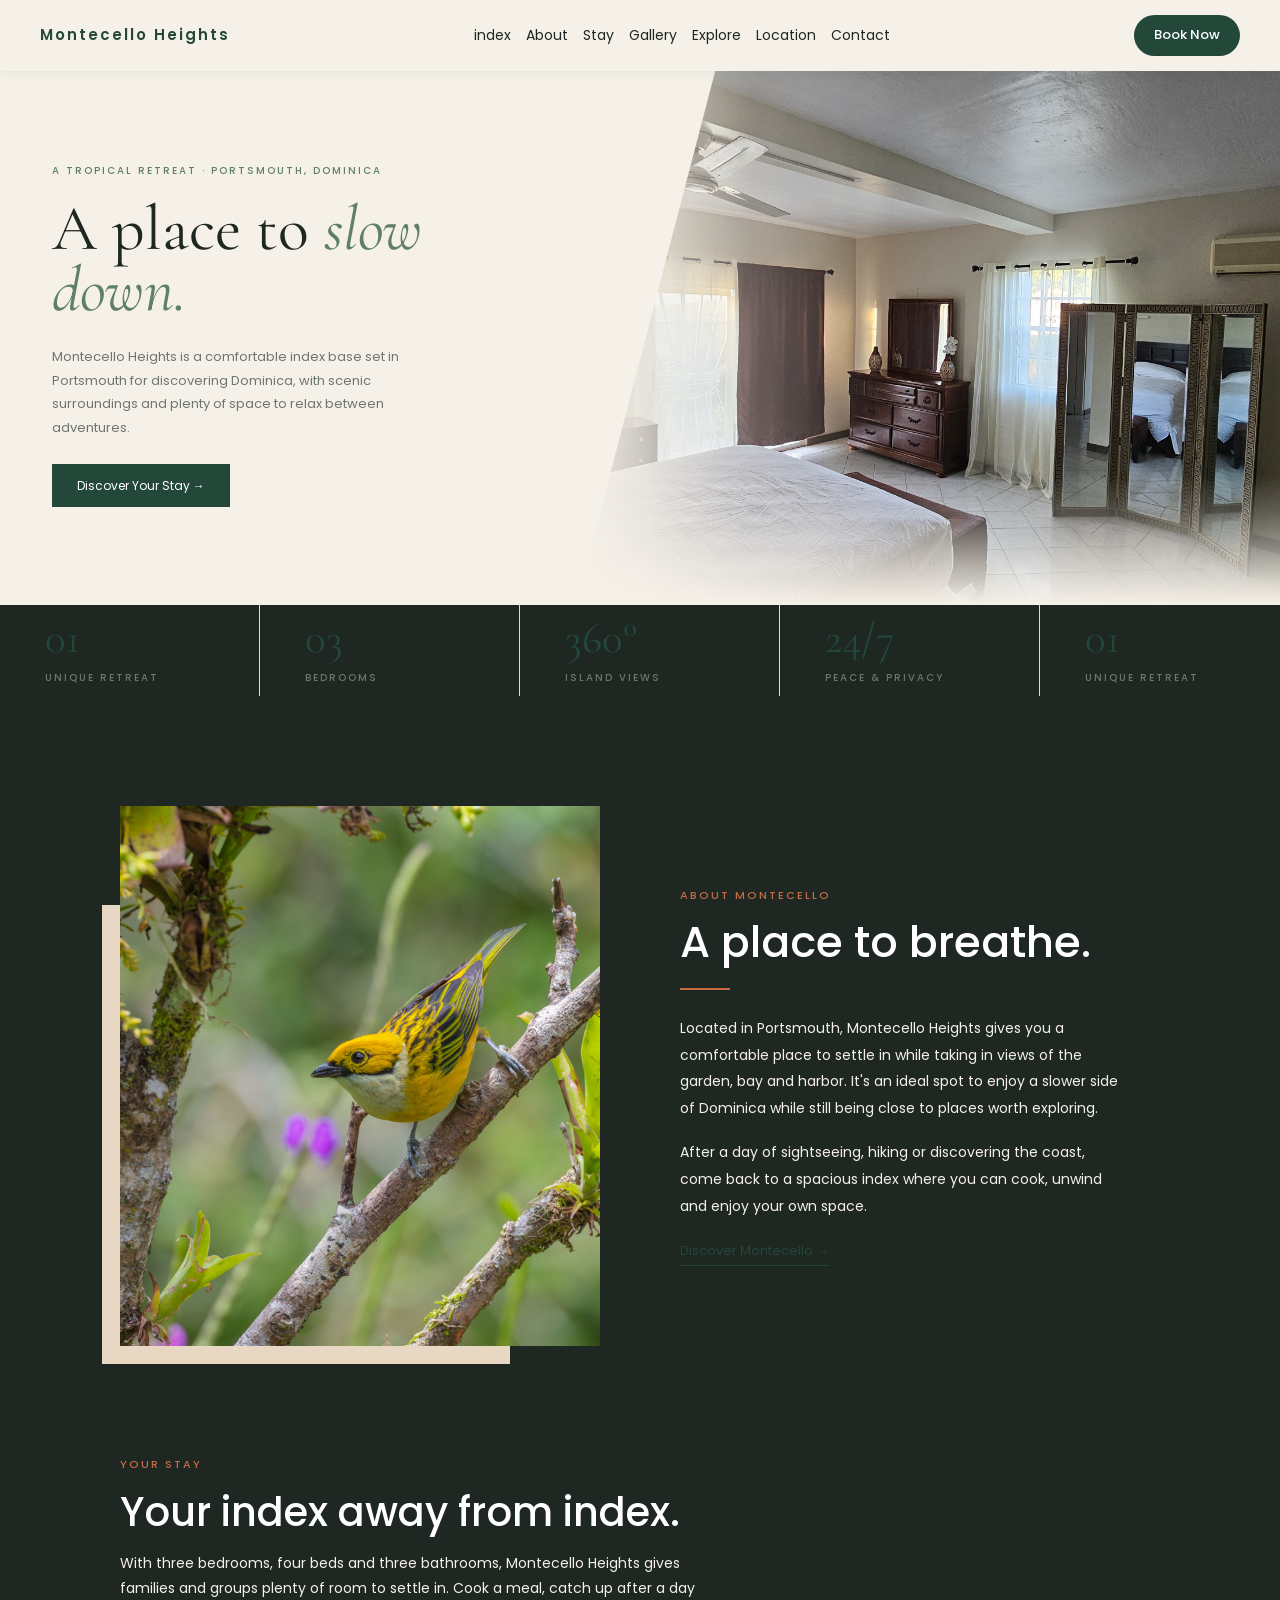
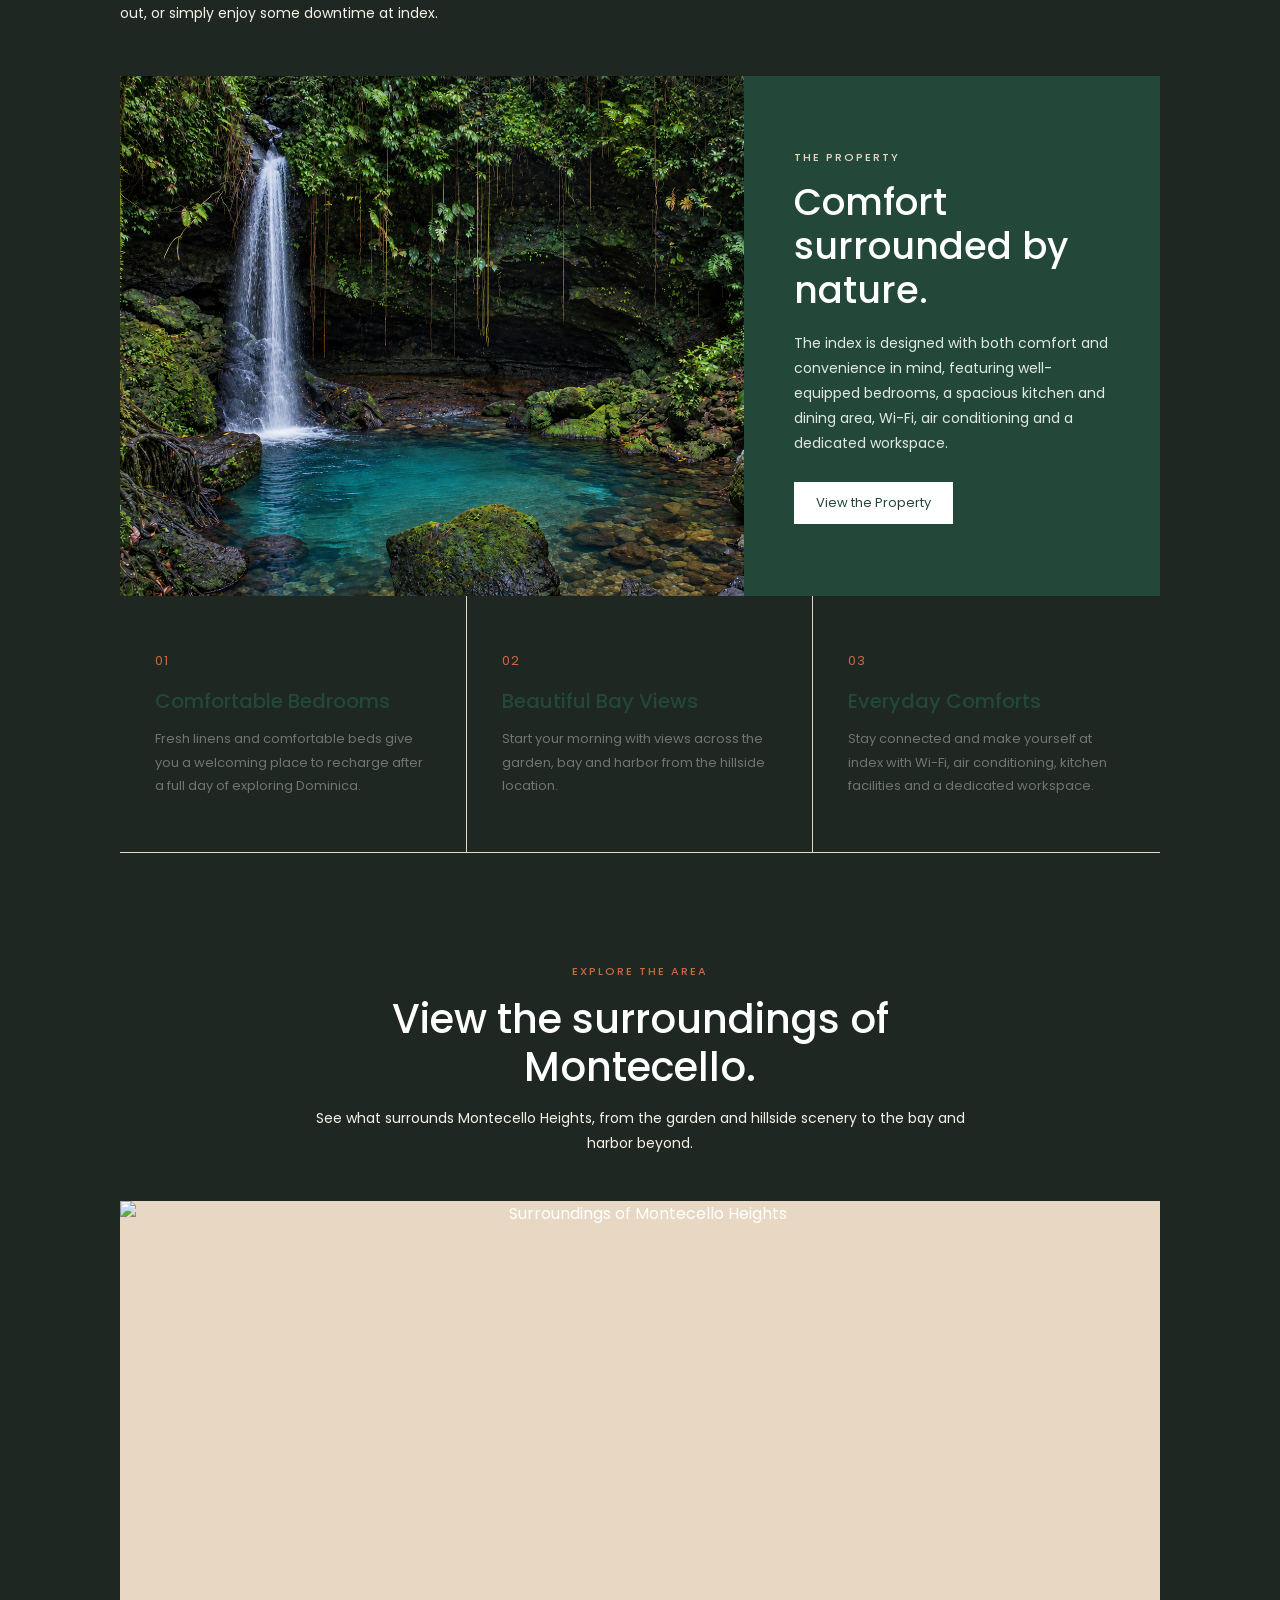
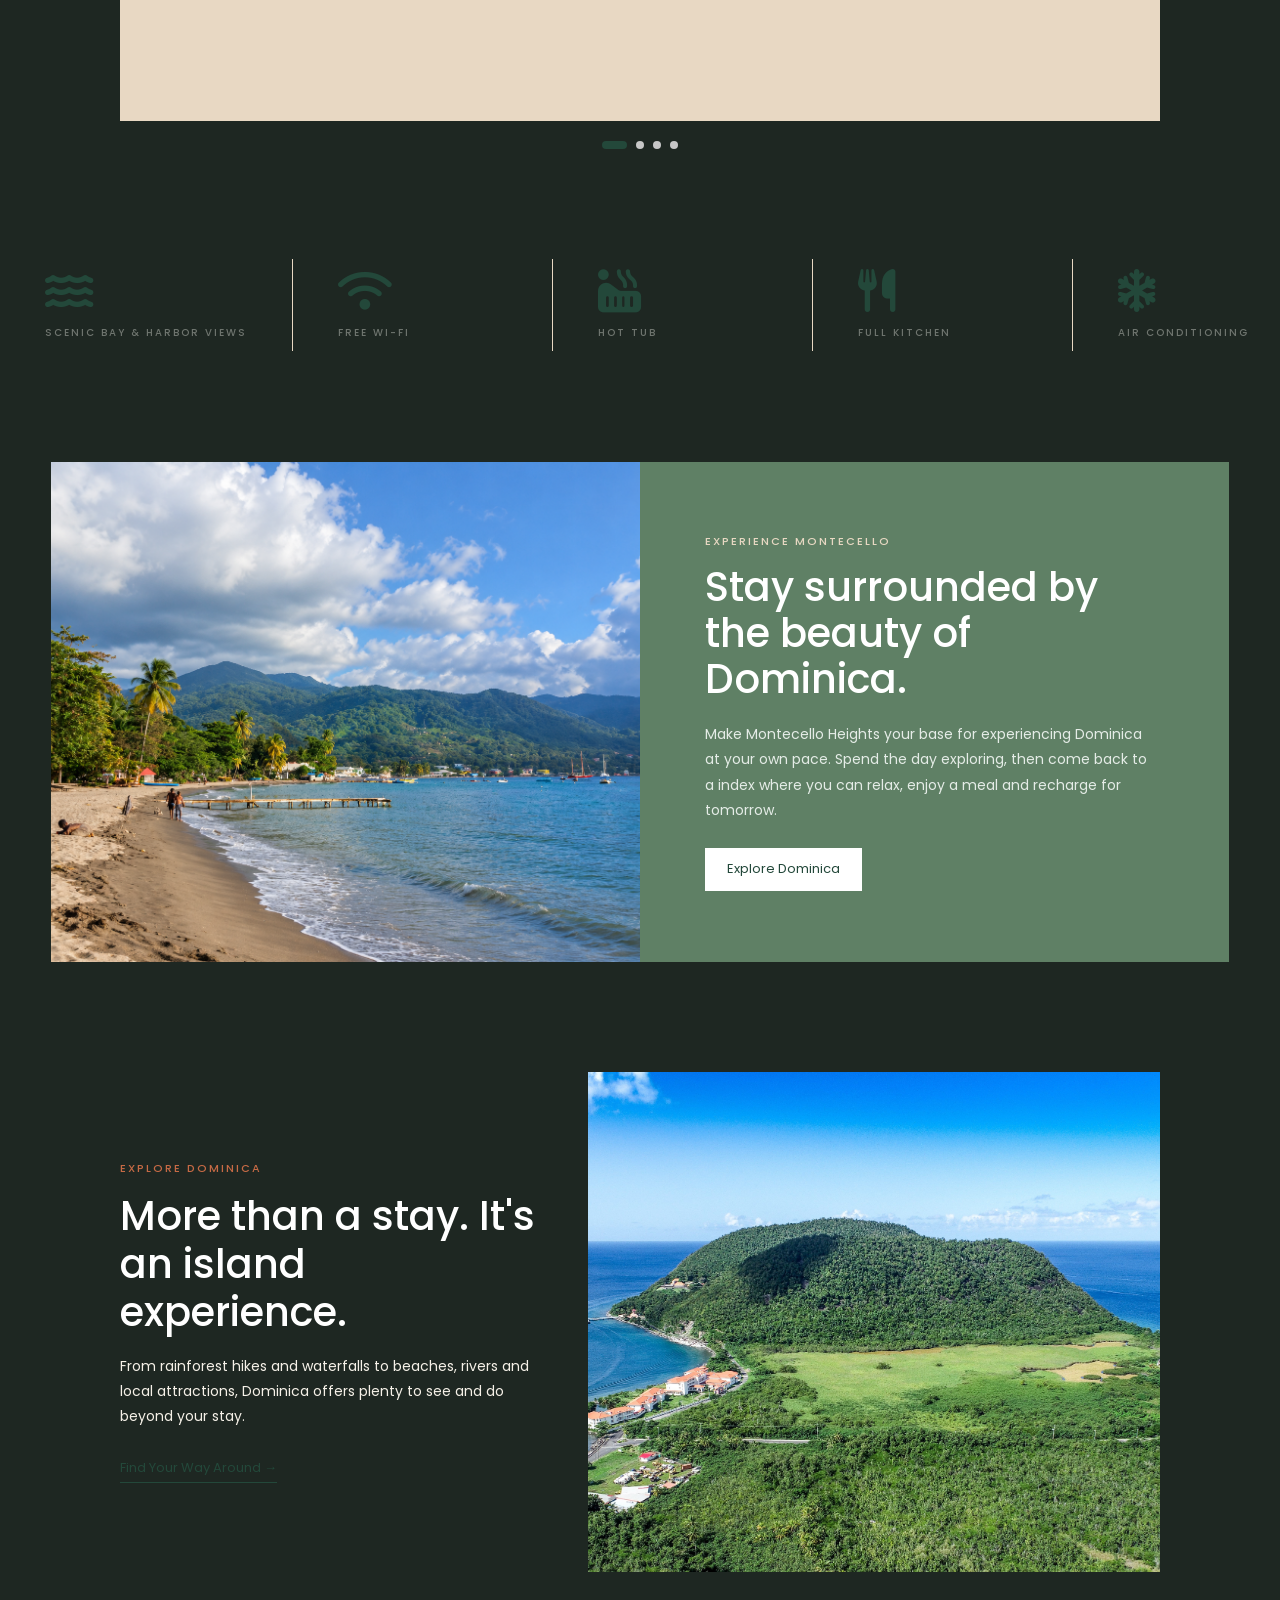
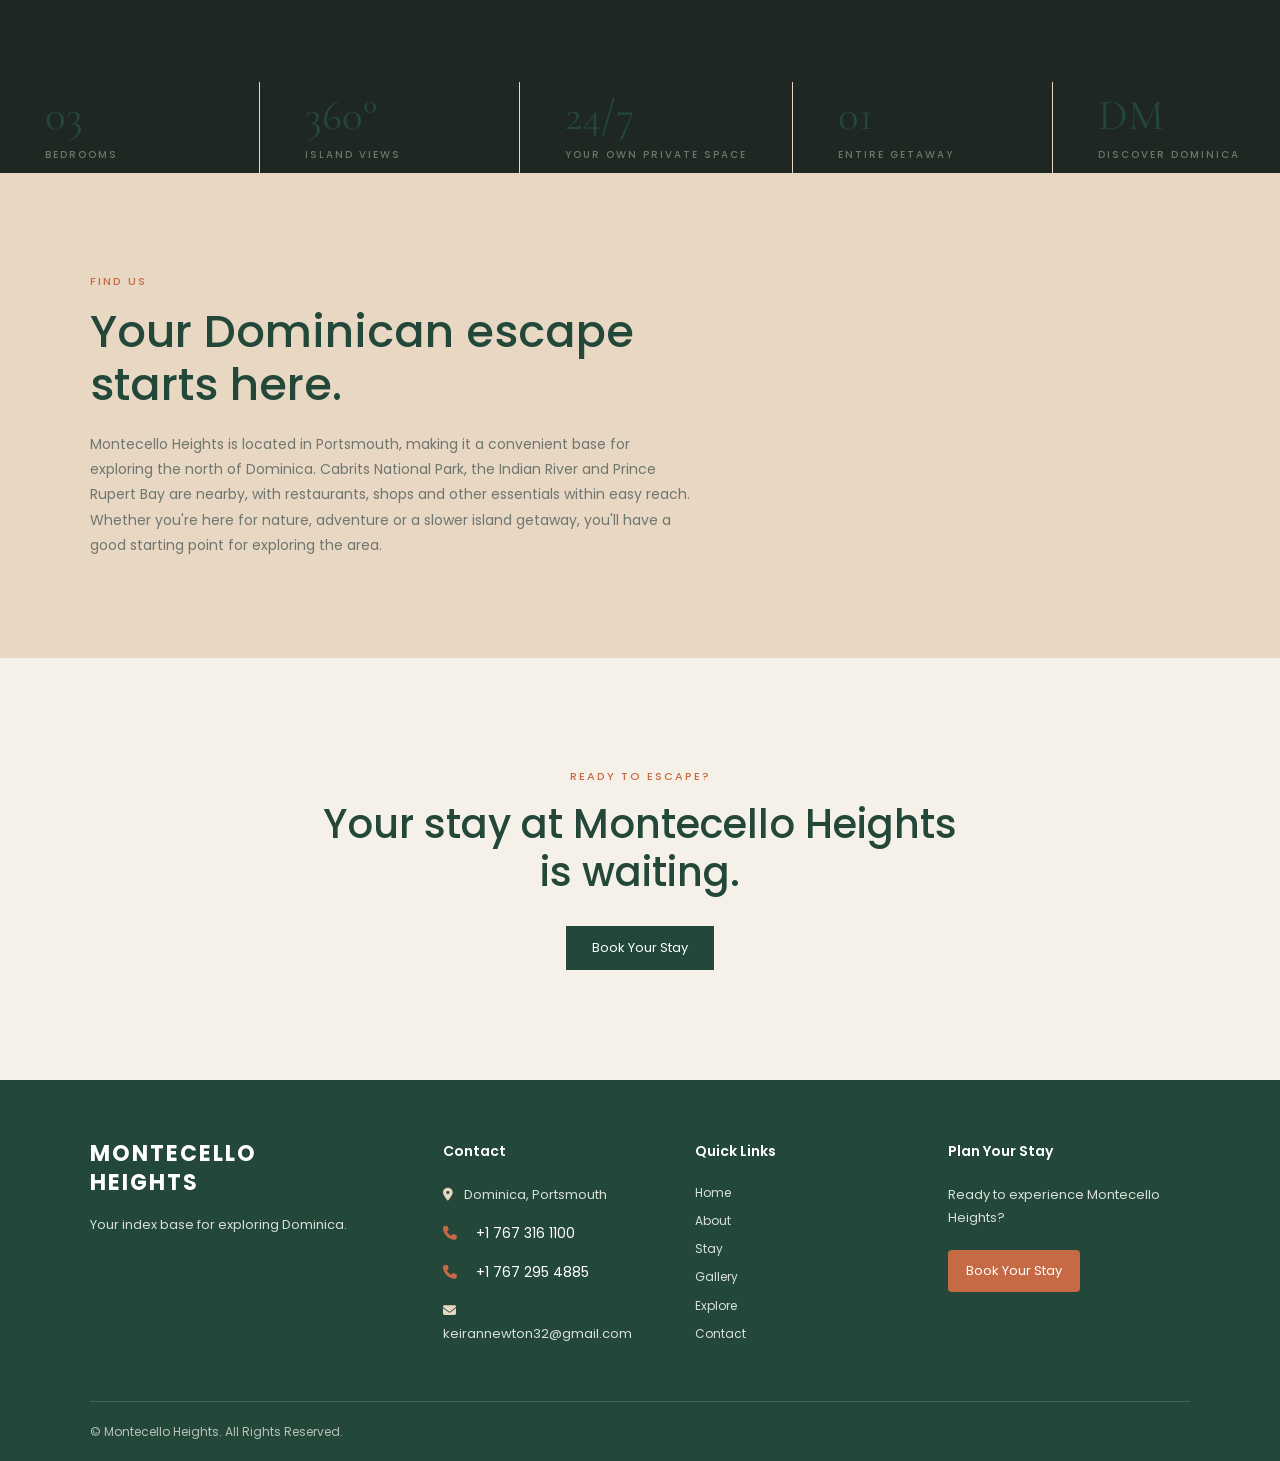
==== commit 8884d303: "Update index.html" ====
--- a/index.html
+++ b/index.html
@@ -31,13 +31,13 @@
             <span></span>
         </button>
 
-        <a href="index.html#home" class="logo">Montecello Heights</a>
+        <a href="index.html#index" class="logo">Montecello Heights</a>
 
         <nav id="main-nav">
-            <a href="index.html#home">Home</a>
+            <a href="index.html#index">index</a>
             <a href="index.html#about">About</a>
             <a href="index.html#stay">Stay</a>
-            <a href="index.html">Gallery</a>
+            <a href="gallery.html">Gallery</a>
             <a href="index.html#explore">Explore</a>
             <a href="index.html#location">Location</a>
             <a href="contact.html">Contact</a>
@@ -51,11 +51,11 @@
     </header>
 
 
-    <!-- Home page -->
+    <!-- index page -->
     <main>
 
         <!-- Hero -->
-        <section class="hero" id="home">
+        <section class="hero" id="index">
 
             <div class="hero-content">
 
@@ -69,7 +69,7 @@
                     </h1>
 
                     <p class="hero-description">
-                        Montecello Heights is a comfortable home base set
+                        Montecello Heights is a comfortable index base set
                         in Portsmouth for discovering Dominica, with scenic
                         surroundings and plenty of space to relax between
                         adventures.
@@ -91,7 +91,7 @@
 
 
         <!-- Property highlights -->
-        <section class="home-stats" aria-label="Montecello Heights highlights">
+        <section class="index-stats" aria-label="Montecello Heights highlights">
 
             <div class="stats-track">
 
@@ -170,7 +170,7 @@
 
                 <p>
                     After a day of sightseeing, hiking or discovering the
-                    coast, come back to a spacious home where you can cook,
+                    coast, come back to a spacious index where you can cook,
                     unwind and enjoy your own space.
                 </p>
 
@@ -188,13 +188,13 @@
             <div class="section-heading">
                 <p class="small-title">YOUR STAY</p>
 
-                <h2>Your home away from home.</h2>
+                <h2>Your index away from index.</h2>
 
                 <p>
                     With three bedrooms, four beds and three bathrooms,
                     Montecello Heights gives families and groups plenty
                     of room to settle in. Cook a meal, catch up after a
-                    day out, or simply enjoy some downtime at home.
+                    day out, or simply enjoy some downtime at index.
                 </p>
             </div>
 
@@ -211,7 +211,7 @@
                     <h3>Comfort surrounded by nature.</h3>
 
                     <p>
-                        The home is designed with both comfort and
+                        The index is designed with both comfort and
                         convenience in mind, featuring well-equipped
                         bedrooms, a spacious kitchen and dining area,
                         Wi-Fi, air conditioning and a dedicated workspace.
@@ -256,7 +256,7 @@
                     <h3>Everyday Comforts</h3>
 
                     <p>
-                        Stay connected and make yourself at home with
+                        Stay connected and make yourself at index with
                         Wi-Fi, air conditioning, kitchen facilities and
                         a dedicated workspace.
                     </p>
@@ -286,7 +286,7 @@
             <div class="surroundings-slider">
 
                 <div class="surrounding-slide active">
-                    <img src="home-mh.png"
+                    <img src="index-mh.png"
                          alt="Surroundings of Montecello Heights">
                 </div>
 
@@ -322,7 +322,7 @@
 
 
         <!-- Amenities marquee -->
-        <section class="home-stats" aria-label="Stay amenities">
+        <section class="index-stats" aria-label="Stay amenities">
 
             <div class="stats-track">
 
@@ -433,7 +433,7 @@
                 <p>
                     Make Montecello Heights your base for experiencing
                     Dominica at your own pace. Spend the day exploring,
-                    then come back to a home where you can relax, enjoy
+                    then come back to a index where you can relax, enjoy
                     a meal and recharge for tomorrow.
                 </p>
 
@@ -477,7 +477,7 @@
 
 
         <!-- Stay information marquee -->
-        <section class="home-stats" aria-label="Stay information">
+        <section class="index-stats" aria-label="Stay information">
 
             <div class="stats-track">
 
@@ -591,7 +591,7 @@
             <div class="footer-column brand-column">
                 <h2>MONTECELLO<br>HEIGHTS</h2>
 
-                <p>Your home base for exploring Dominica.</p>
+                <p>Your index base for exploring Dominica.</p>
             </div>
 
             <div class="footer-column">
@@ -603,14 +603,15 @@
                 </p>
 
                 <p>
-                    <i class="fa-solid fa-phone"></i>
-                    +1 767 316 1100
-                </p>
-
-                <p>
-                    <i class="fa-solid fa-phone"></i>
-                    +1 767 295 4885
-                </p>
+               <div class="contact-detail">
+    <i class="fa-solid fa-phone"></i>
+    <span>+1 767 316 1100</span>
+</div>
+
+<div class="contact-detail">
+    <i class="fa-solid fa-phone"></i>
+    <span>+1 767 295 4885</span>
+</div>
 
                 <p>
                     <i class="fa-solid fa-envelope"></i>
@@ -621,11 +622,11 @@
             <div class="footer-column">
                 <h3>Quick Links</h3>
 
-                <a href="home.html#home">Home</a>
-                <a href="home.html#about">About</a>
-                <a href="home.html#stay">Stay</a>
+                <a href="index.html#index">Home</a>
+                <a href="index.html#about">About</a>
+                <a href="index.html#stay">Stay</a>
                 <a href="gallery.html">Gallery</a>
-                <a href="home.html#explore">Explore</a>
+                <a href="index.html#explore">Explore</a>
                 <a href="contact.html">Contact</a>
             </div>
 
--- a/styles.css
+++ b/styles.css
@@ -1303,29 +1303,27 @@
         line-height: 1.7;
     }
 
+   
     .hero-image {
+        display: flex;
+        justify-content: center;
+        align-items: center;
         width: 100%;
-        height: 380px;
-        min-height: 380px;
+        height: 340px;
+        min-height: 0;
+        overflow: hidden;
     }
 
     .hero-image img {
-        width: 100%;
-        height: 100%;
+        display: block;
+        width: 90%;
+        height: 90%;
+        margin: 0 auto;
+        object-fit: cover;
+        object-position: center;
         clip-path: none;
-        object-fit: cover;
-        -webkit-mask-image: linear-gradient(
-            to bottom,
-            black 0%,
-            black 75%,
-            transparent 100%
-        );
-        mask-image: linear-gradient(
-            to bottom,
-            black 0%,
-            black 75%,
-            transparent 100%
-        );
+        -webkit-mask-image: none;
+        mask-image: none;
     }
 
     .hero-image::after {
@@ -1497,6 +1495,21 @@
     .main-footer {
         padding: 55px 30px 20px;
     }
+   .footer-column p {
+    display: flex;
+    align-items: flex-start;
+    gap: 10px;
+}
+
+.footer-column p i {
+    flex-shrink: 0;
+    width: 16px;
+    margin-top: 4px;
+}
+
+.footer-column p {
+    overflow-wrap: anywhere;
+}
 
 
     /* CONTACT */
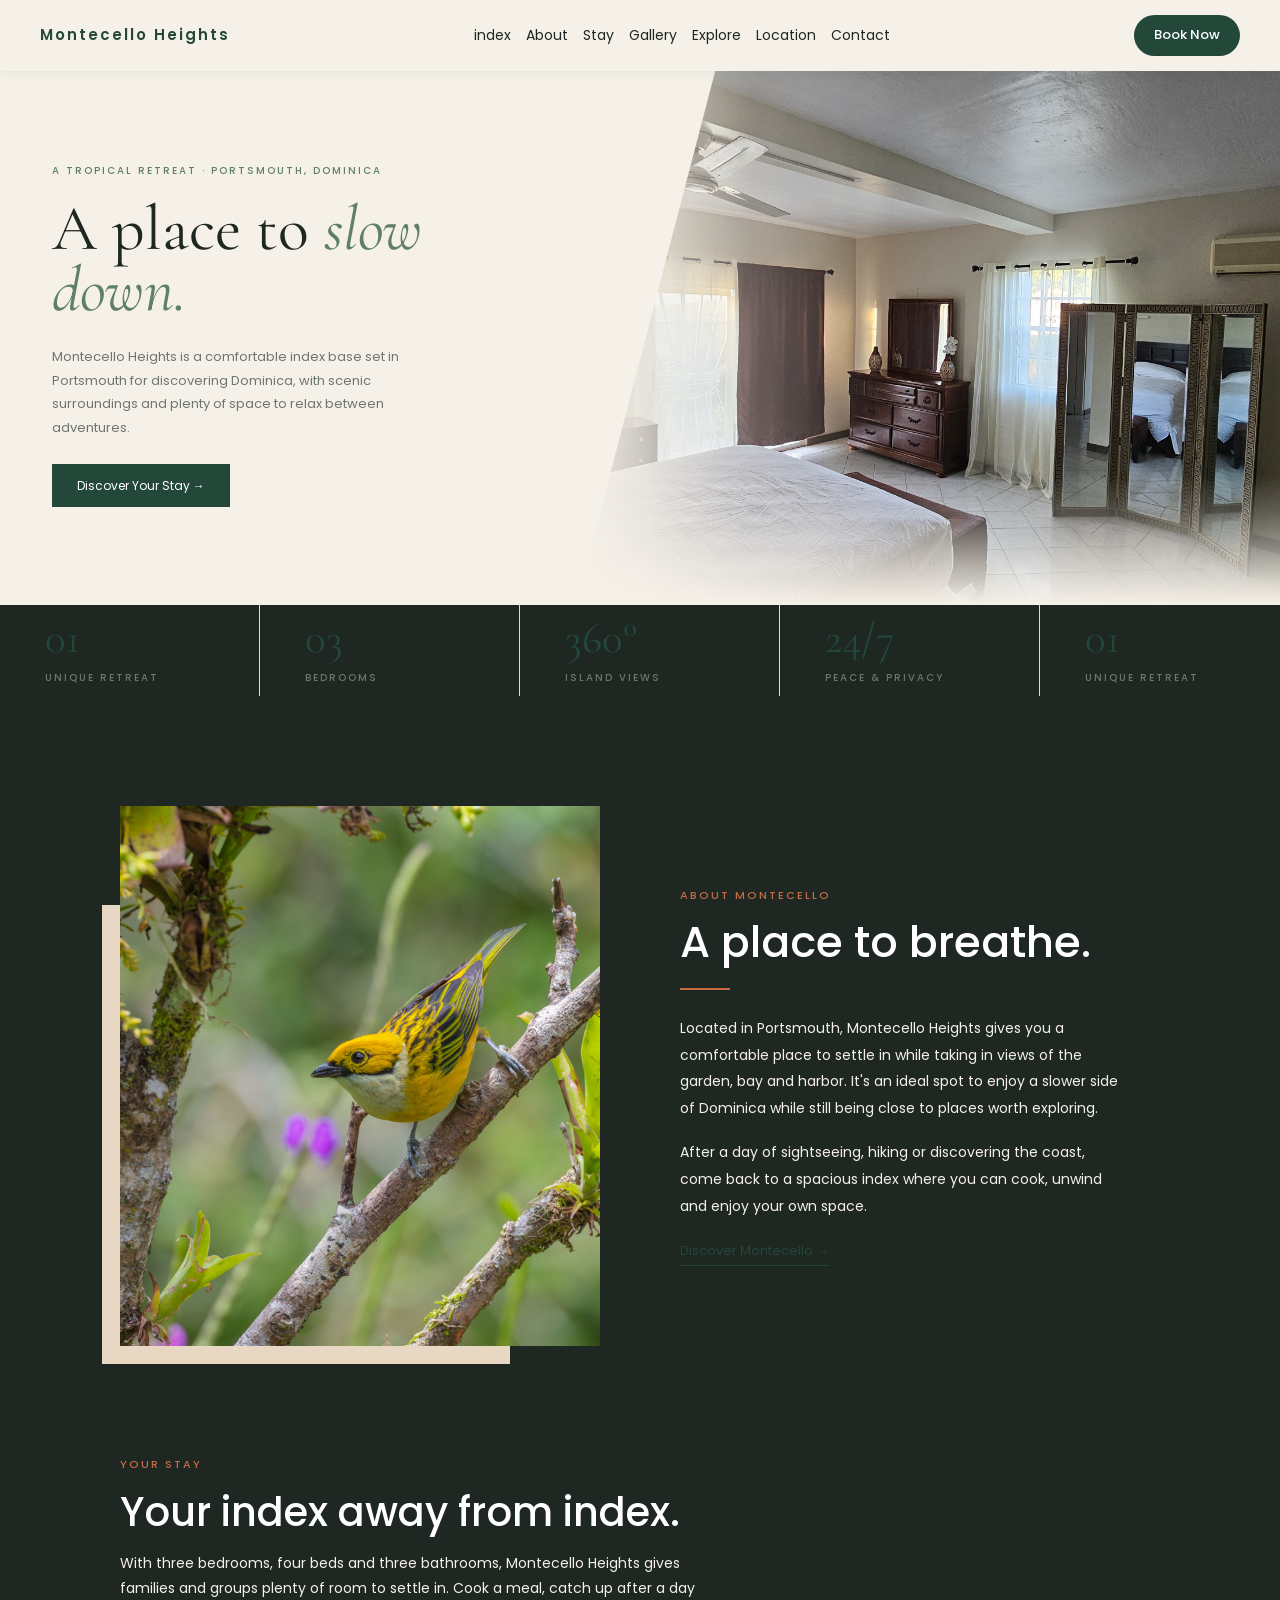
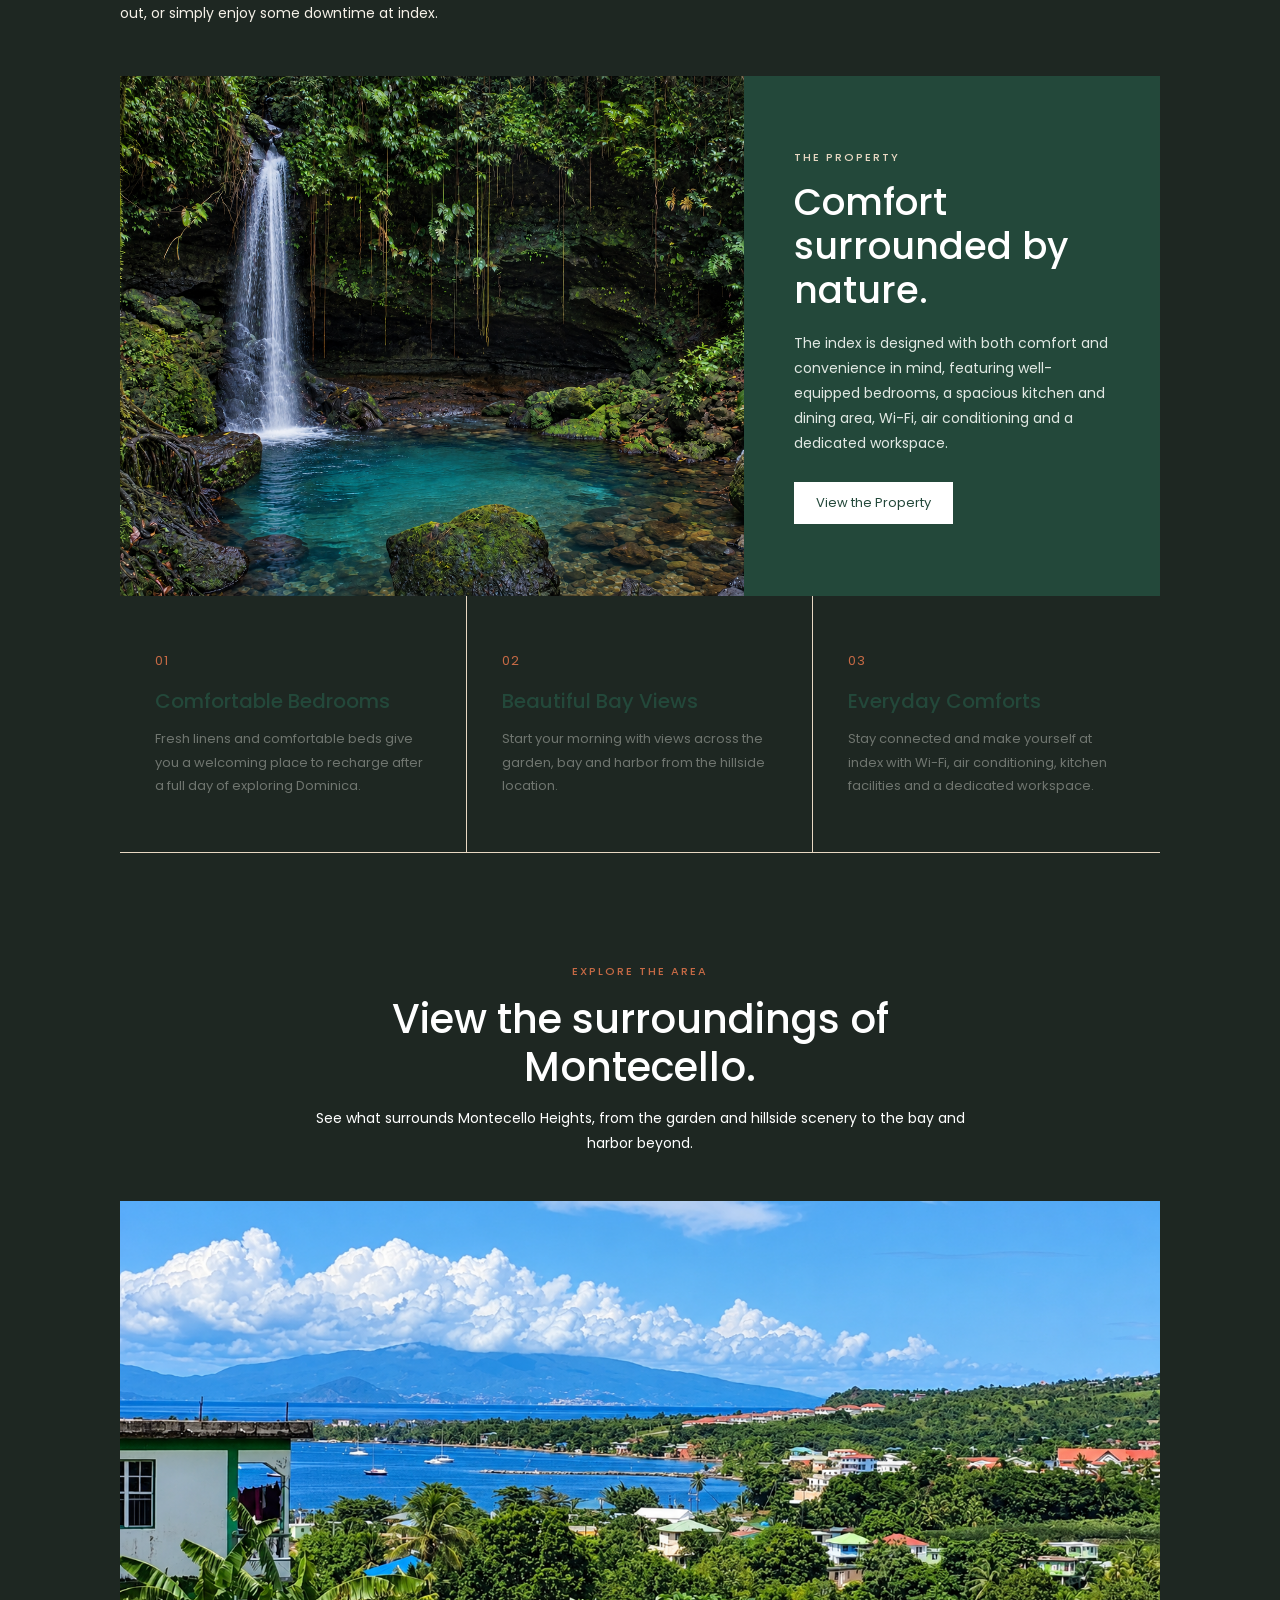
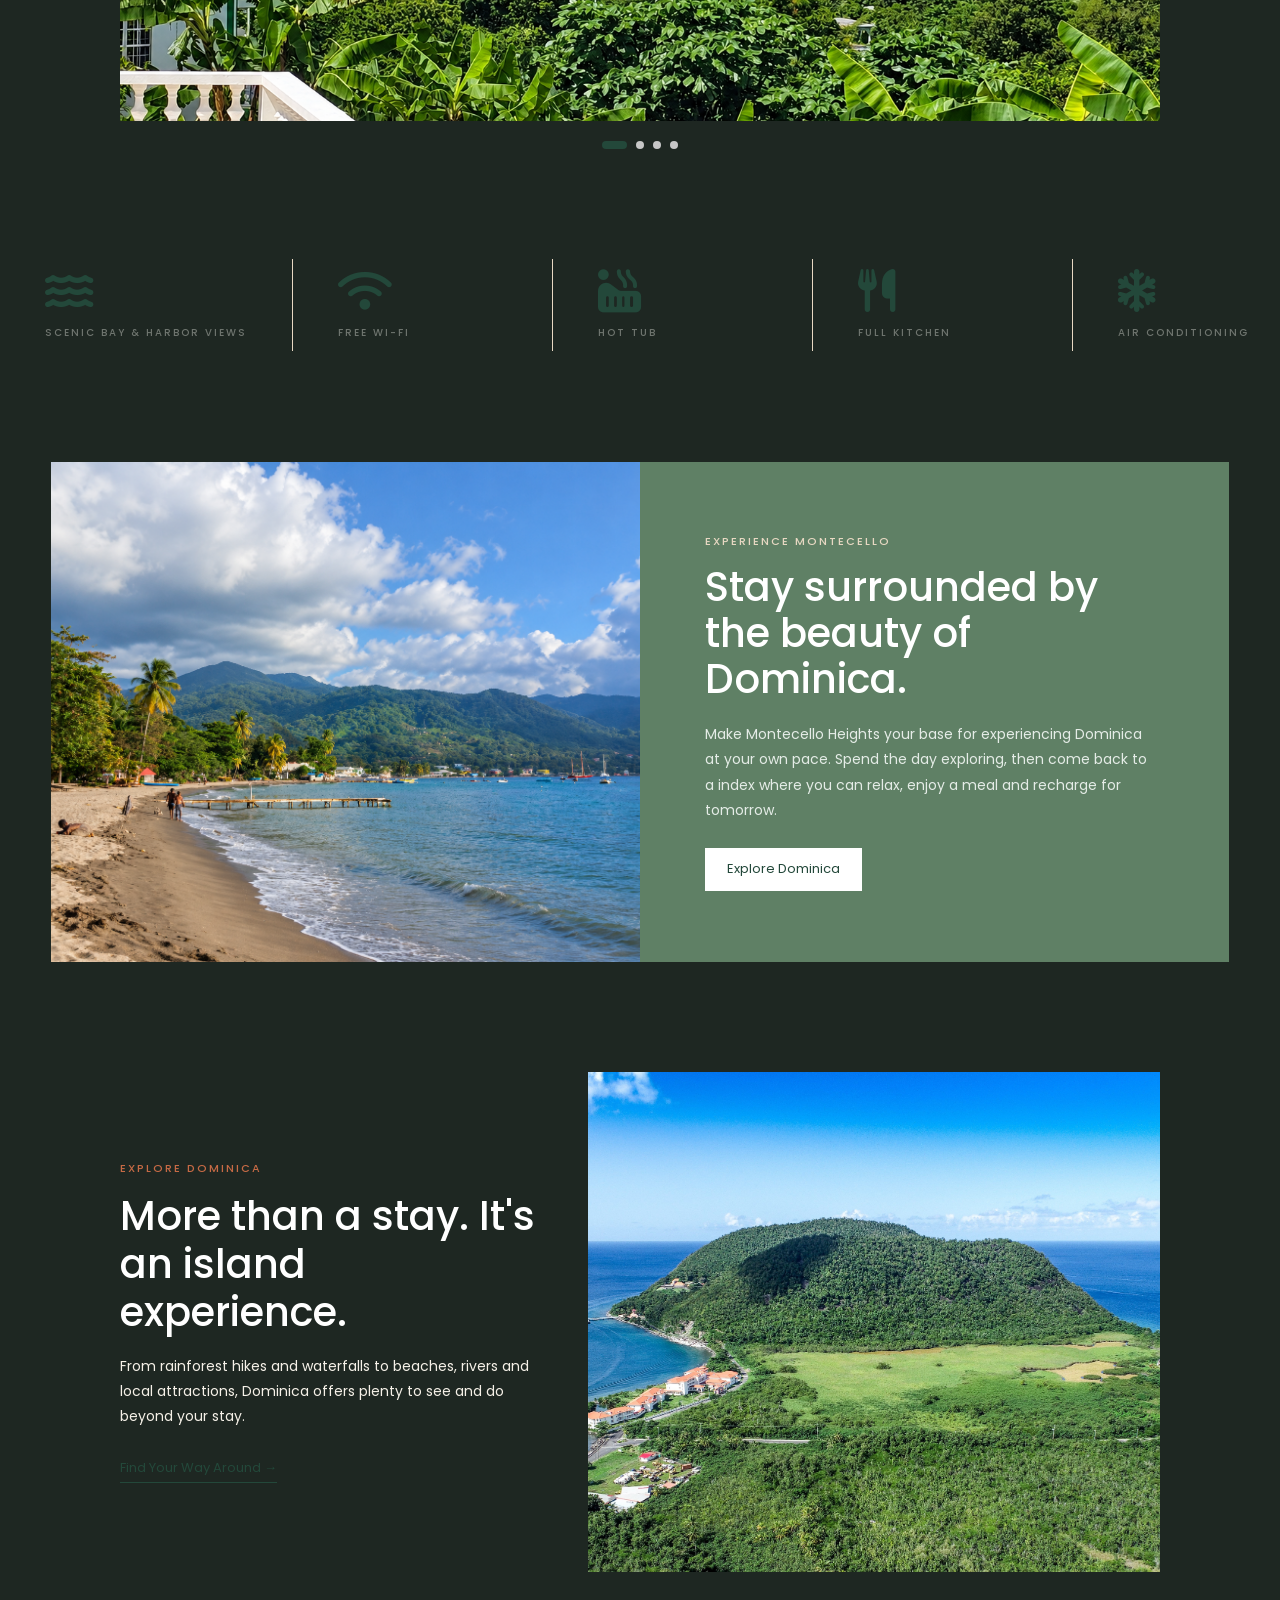
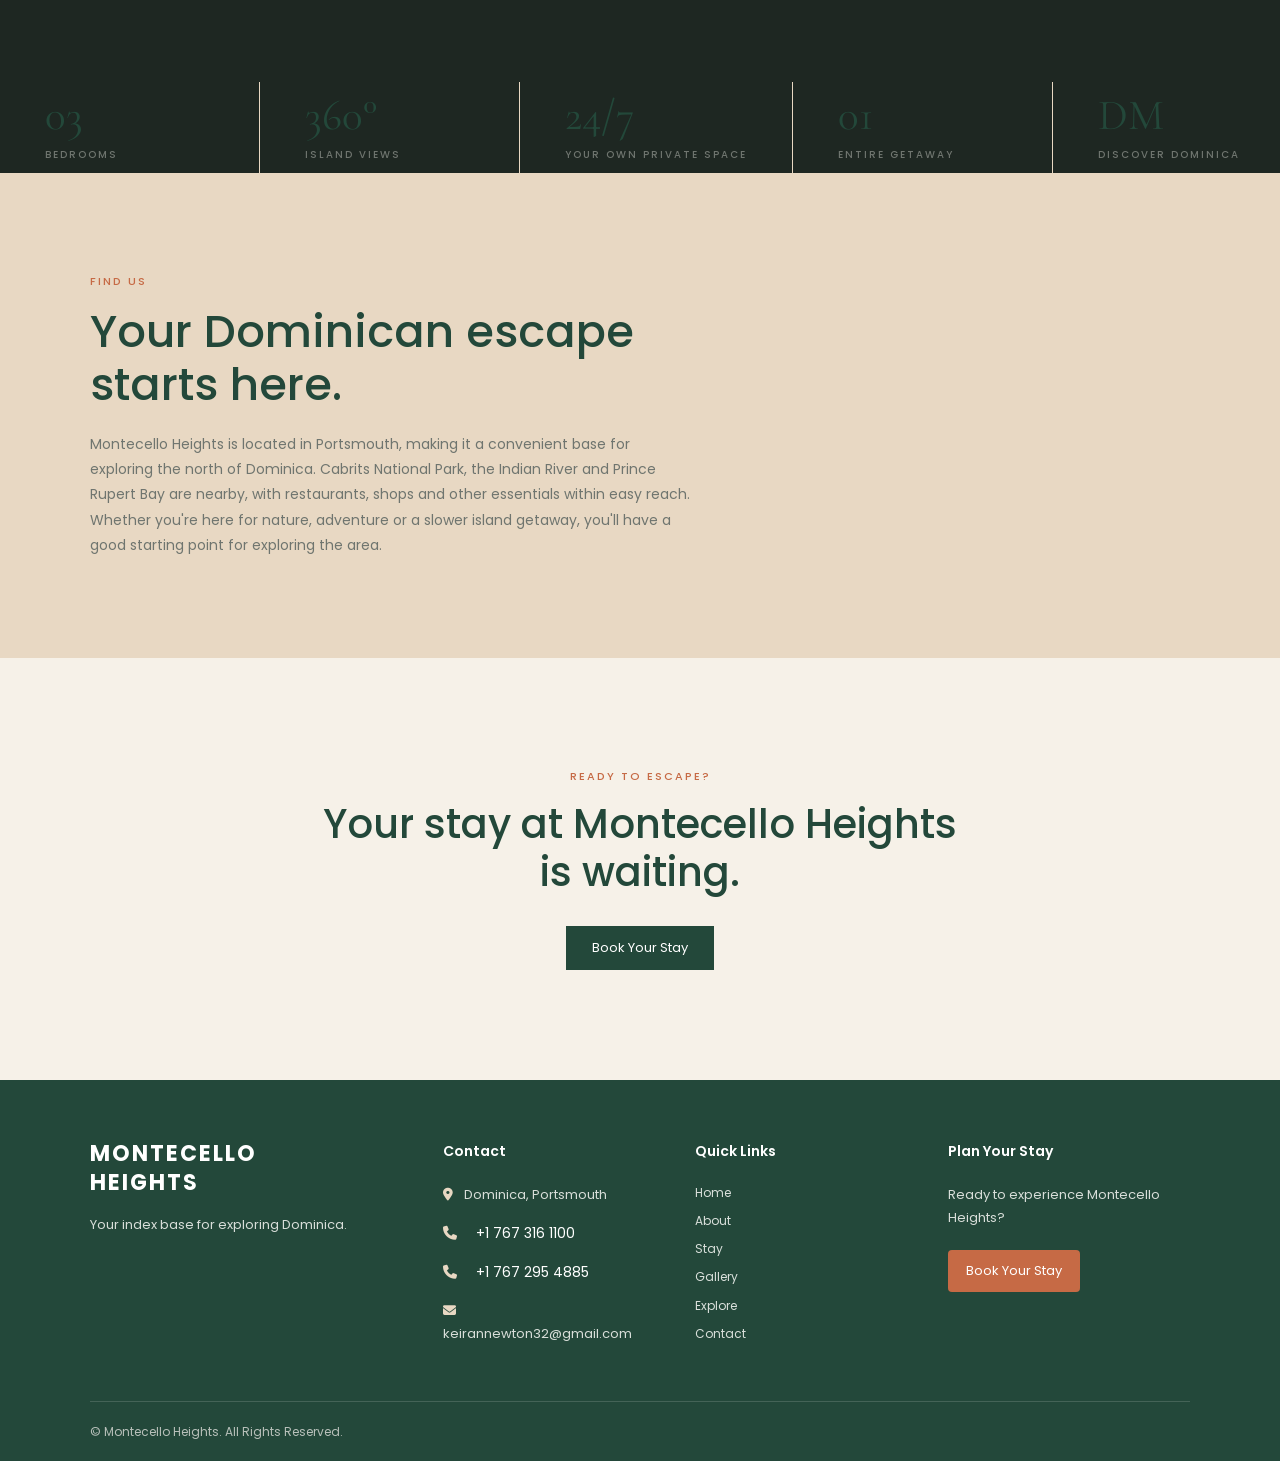
==== commit c510122c: "Update index.html" ====
--- a/index.html
+++ b/index.html
@@ -286,7 +286,7 @@
             <div class="surroundings-slider">
 
                 <div class="surrounding-slide active">
-                    <img src="index-mh.png"
+                    <img src="home-mh.png"
                          alt="Surroundings of Montecello Heights">
                 </div>
 
--- a/styles.css
+++ b/styles.css
@@ -682,7 +682,7 @@
 }
 
 .surroundings-heading > p:not(.small-title) {
-    color: var(--soft-cream);
+    color: var(--white);
     font-size: 14px;
     line-height: 1.8;
 }
@@ -1025,7 +1025,7 @@
 
 .contact-detail i {
     width: 20px;
-    color: var(--terracotta);
+    color: var(--sand);
 }
 
 .contact-form {
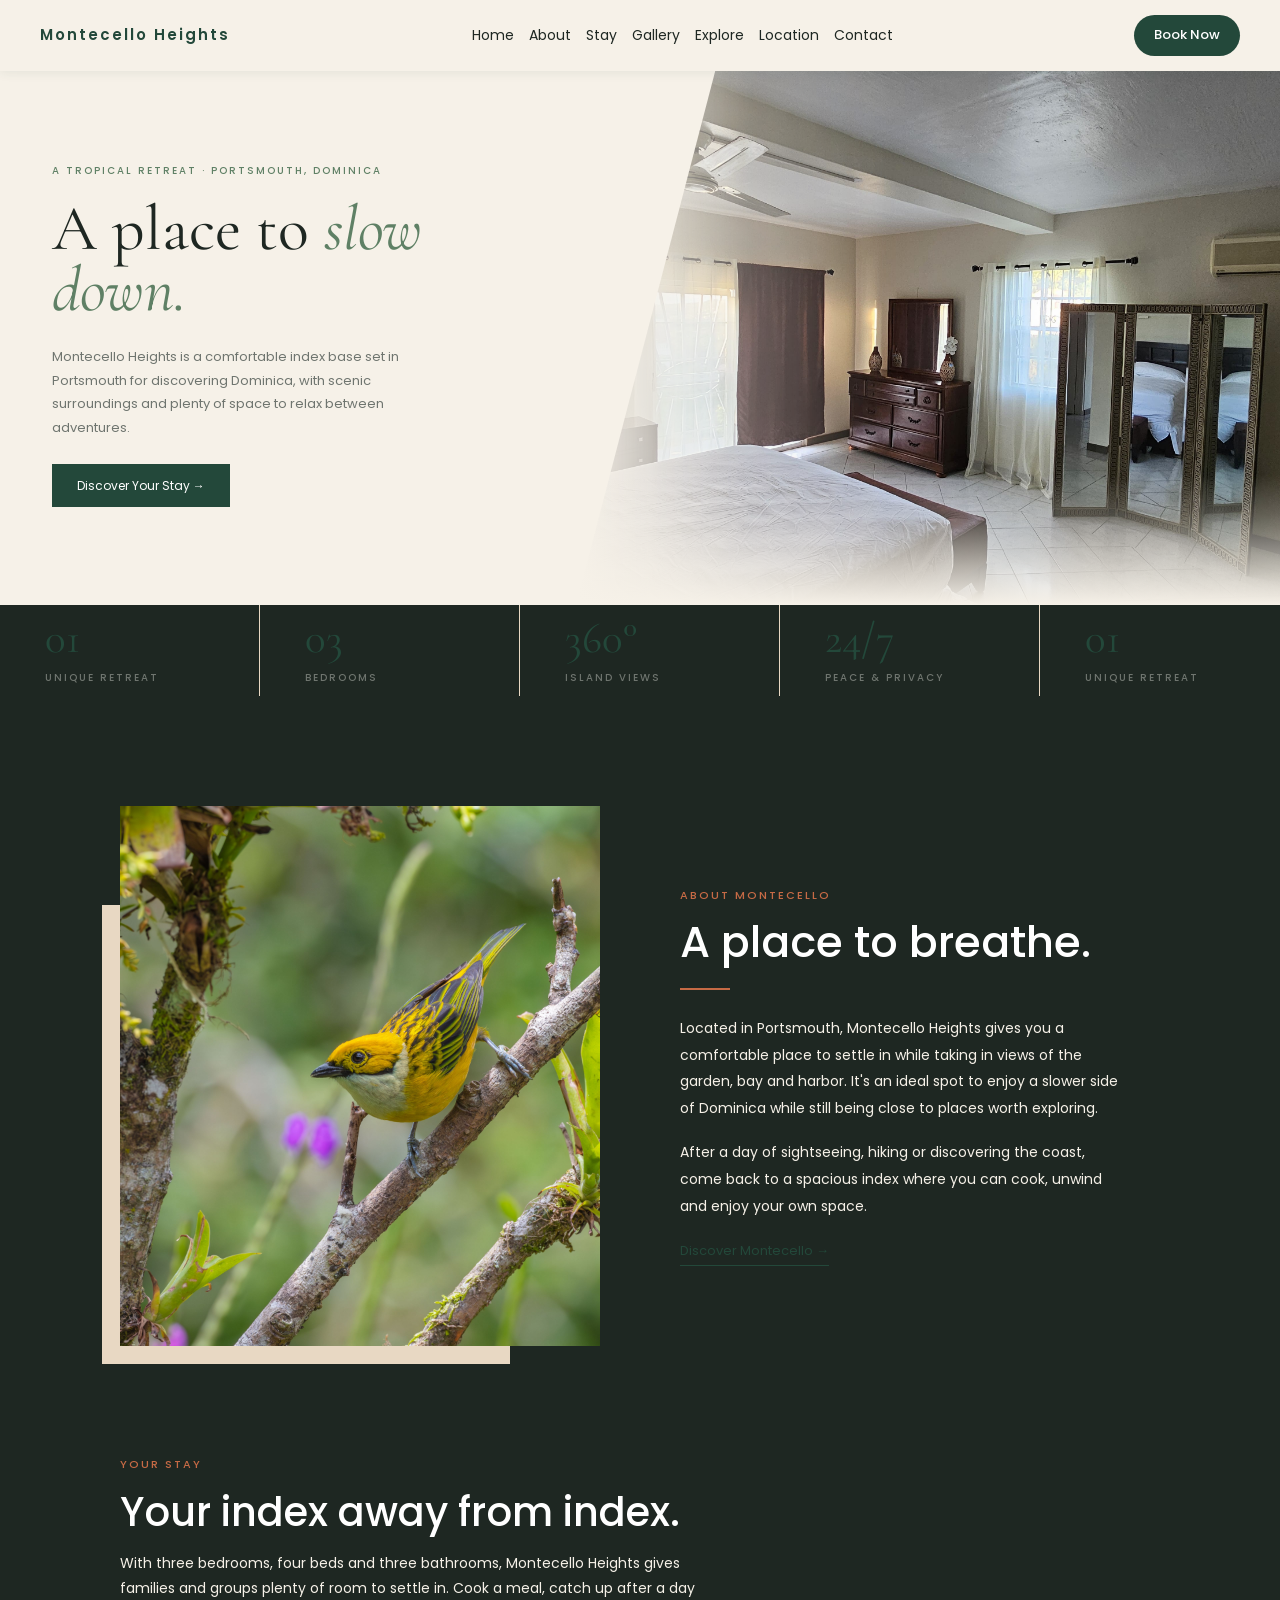
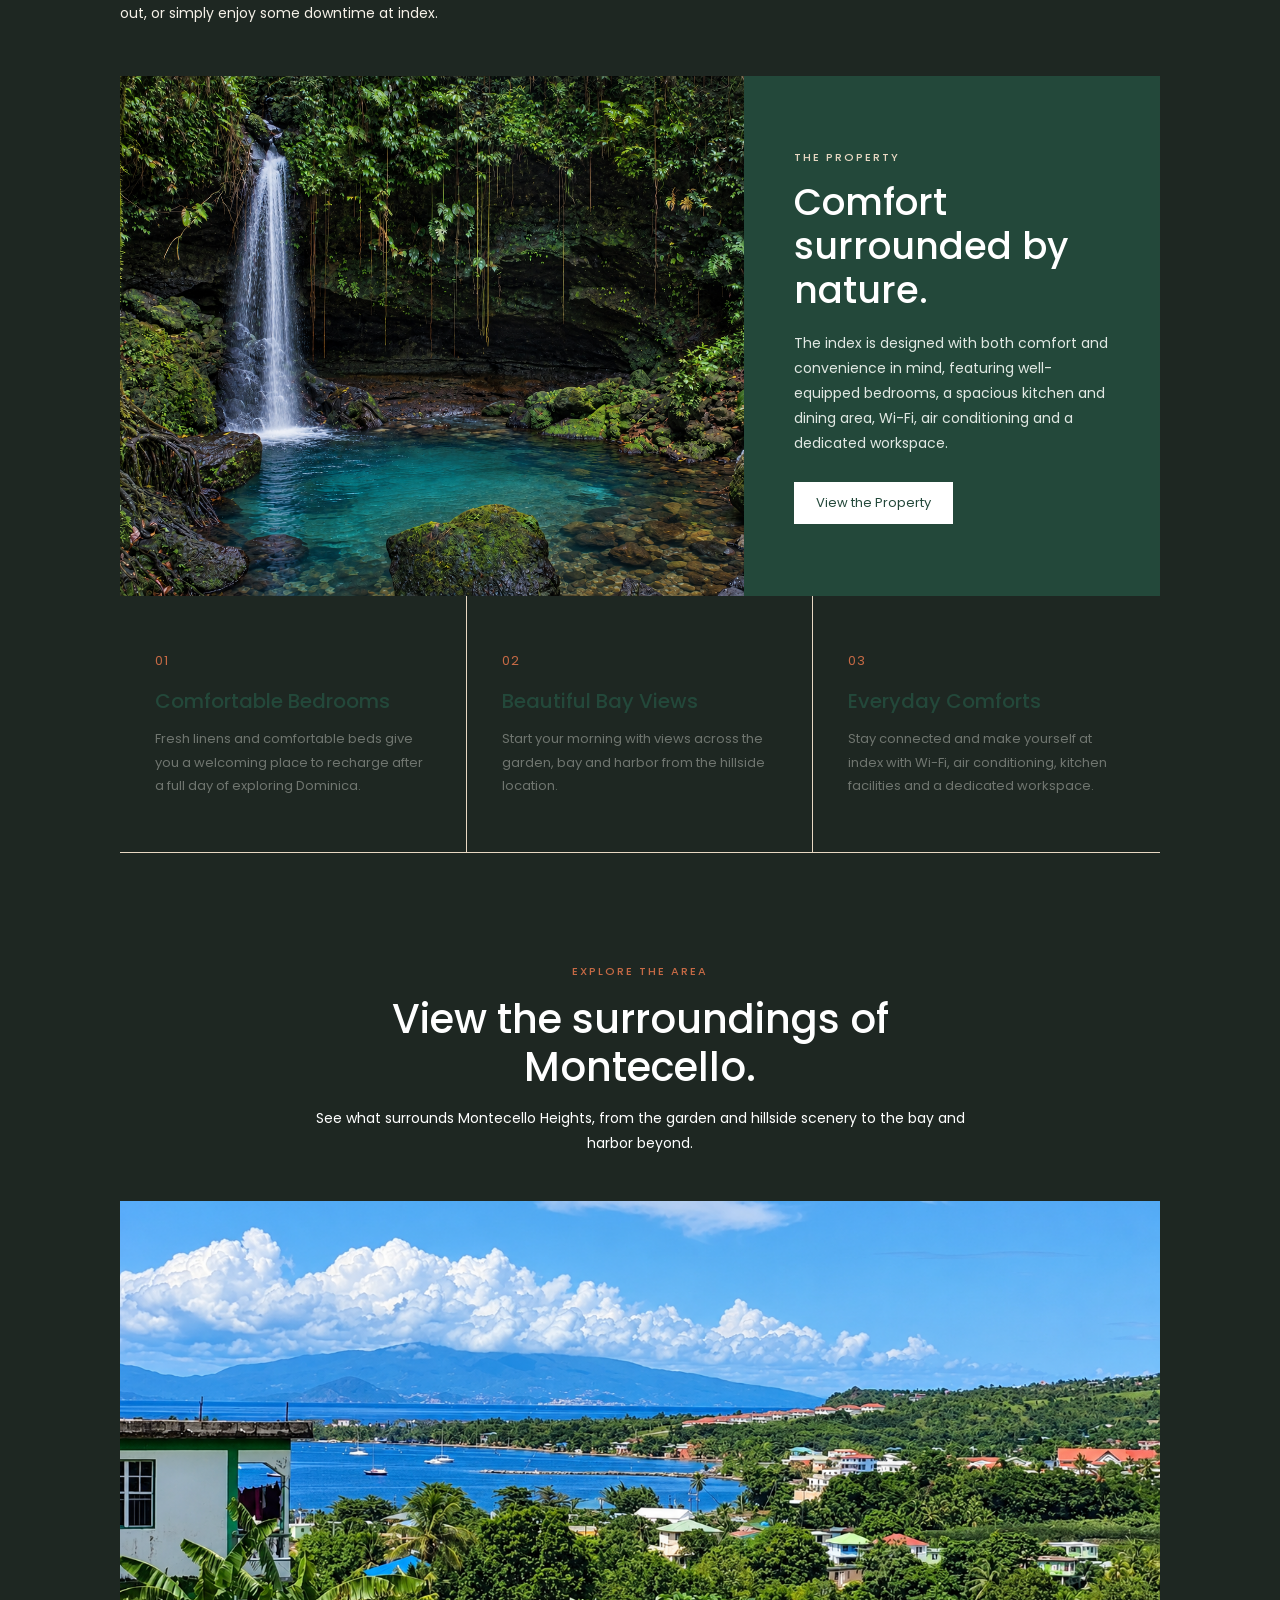
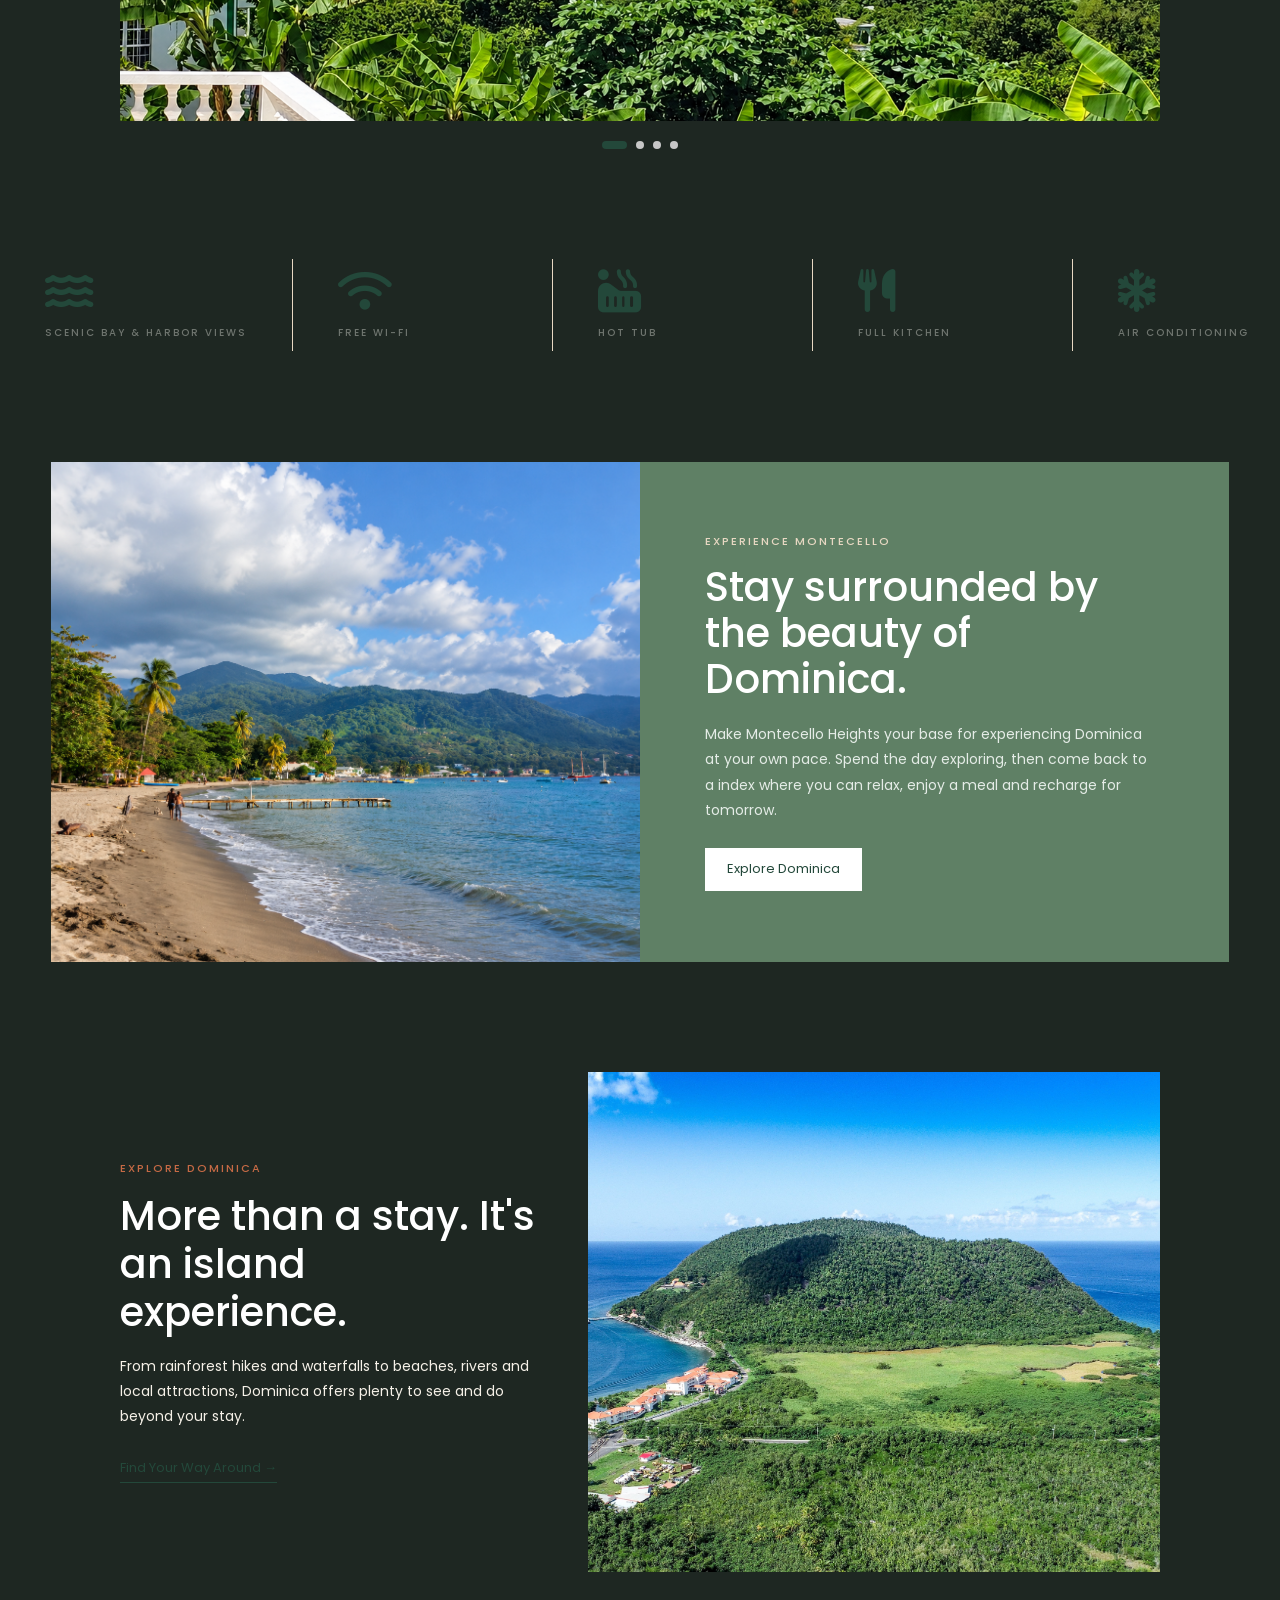
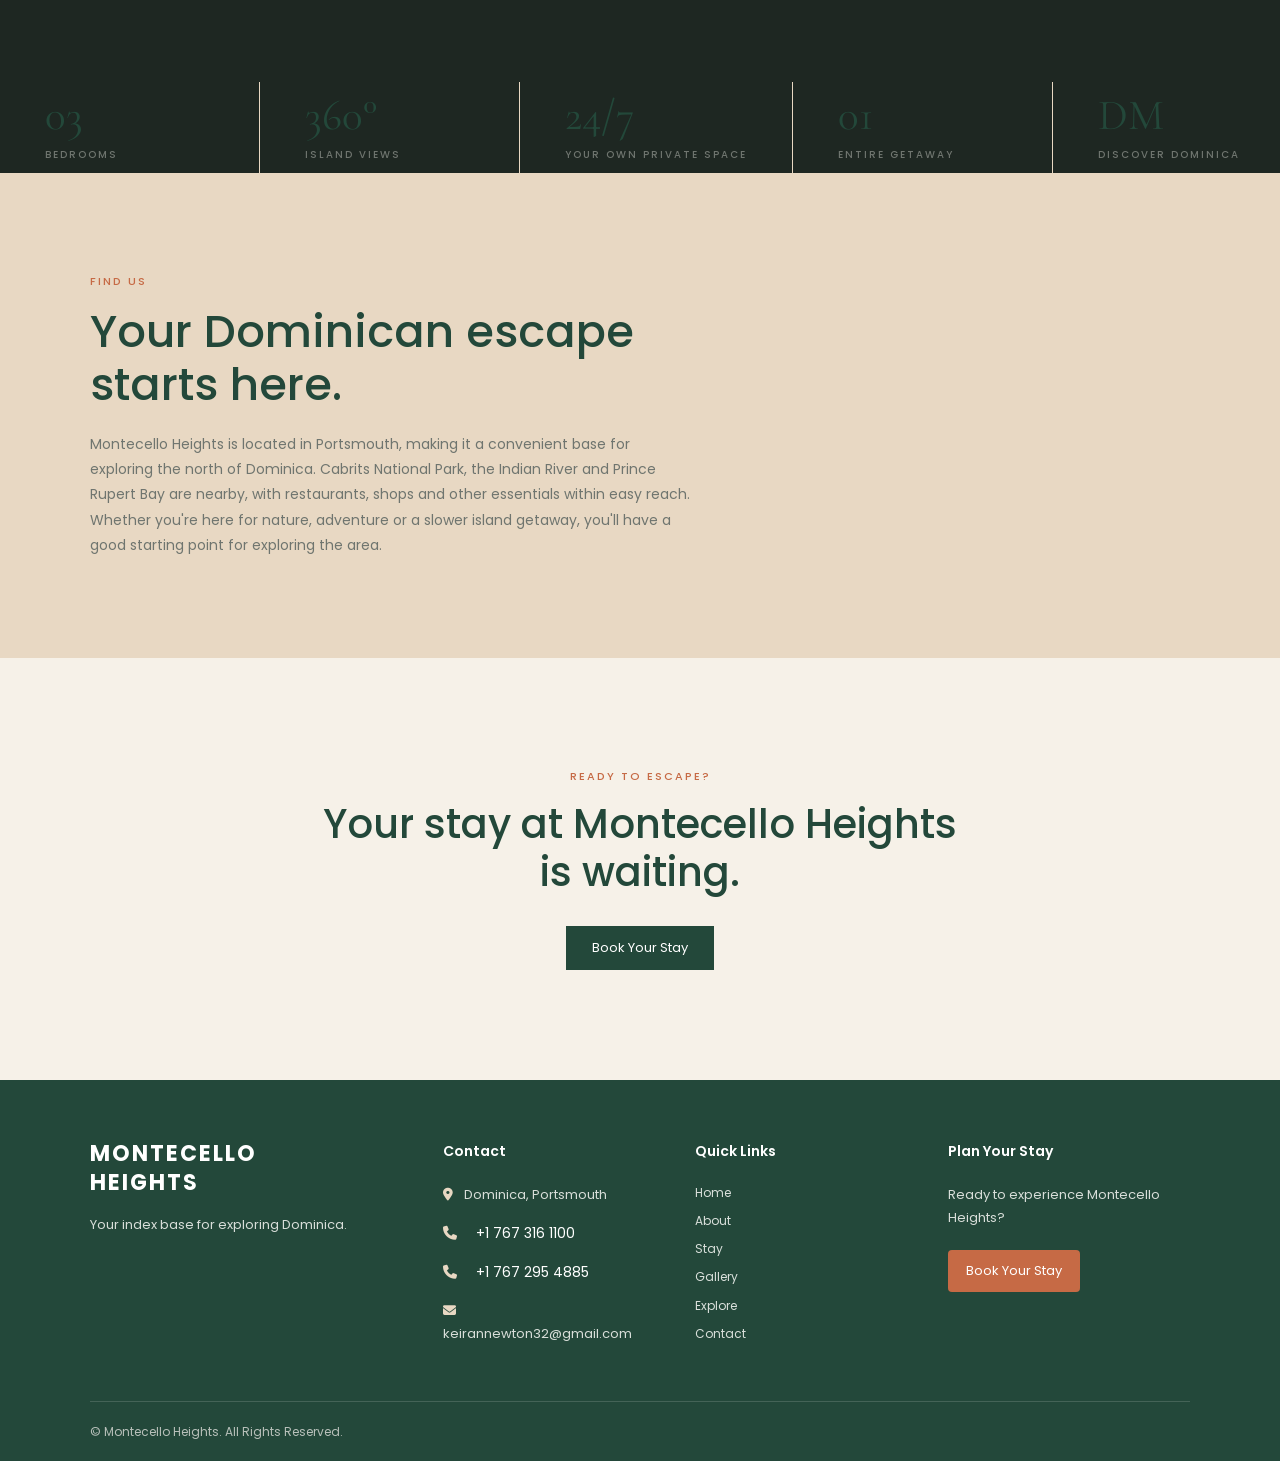
==== commit 2da57870: "Update index.html" ====
--- a/index.html
+++ b/index.html
@@ -34,7 +34,7 @@
         <a href="index.html#index" class="logo">Montecello Heights</a>
 
         <nav id="main-nav">
-            <a href="index.html#index">index</a>
+            <a href="index.html#index">Home</a>
             <a href="index.html#about">About</a>
             <a href="index.html#stay">Stay</a>
             <a href="gallery.html">Gallery</a>
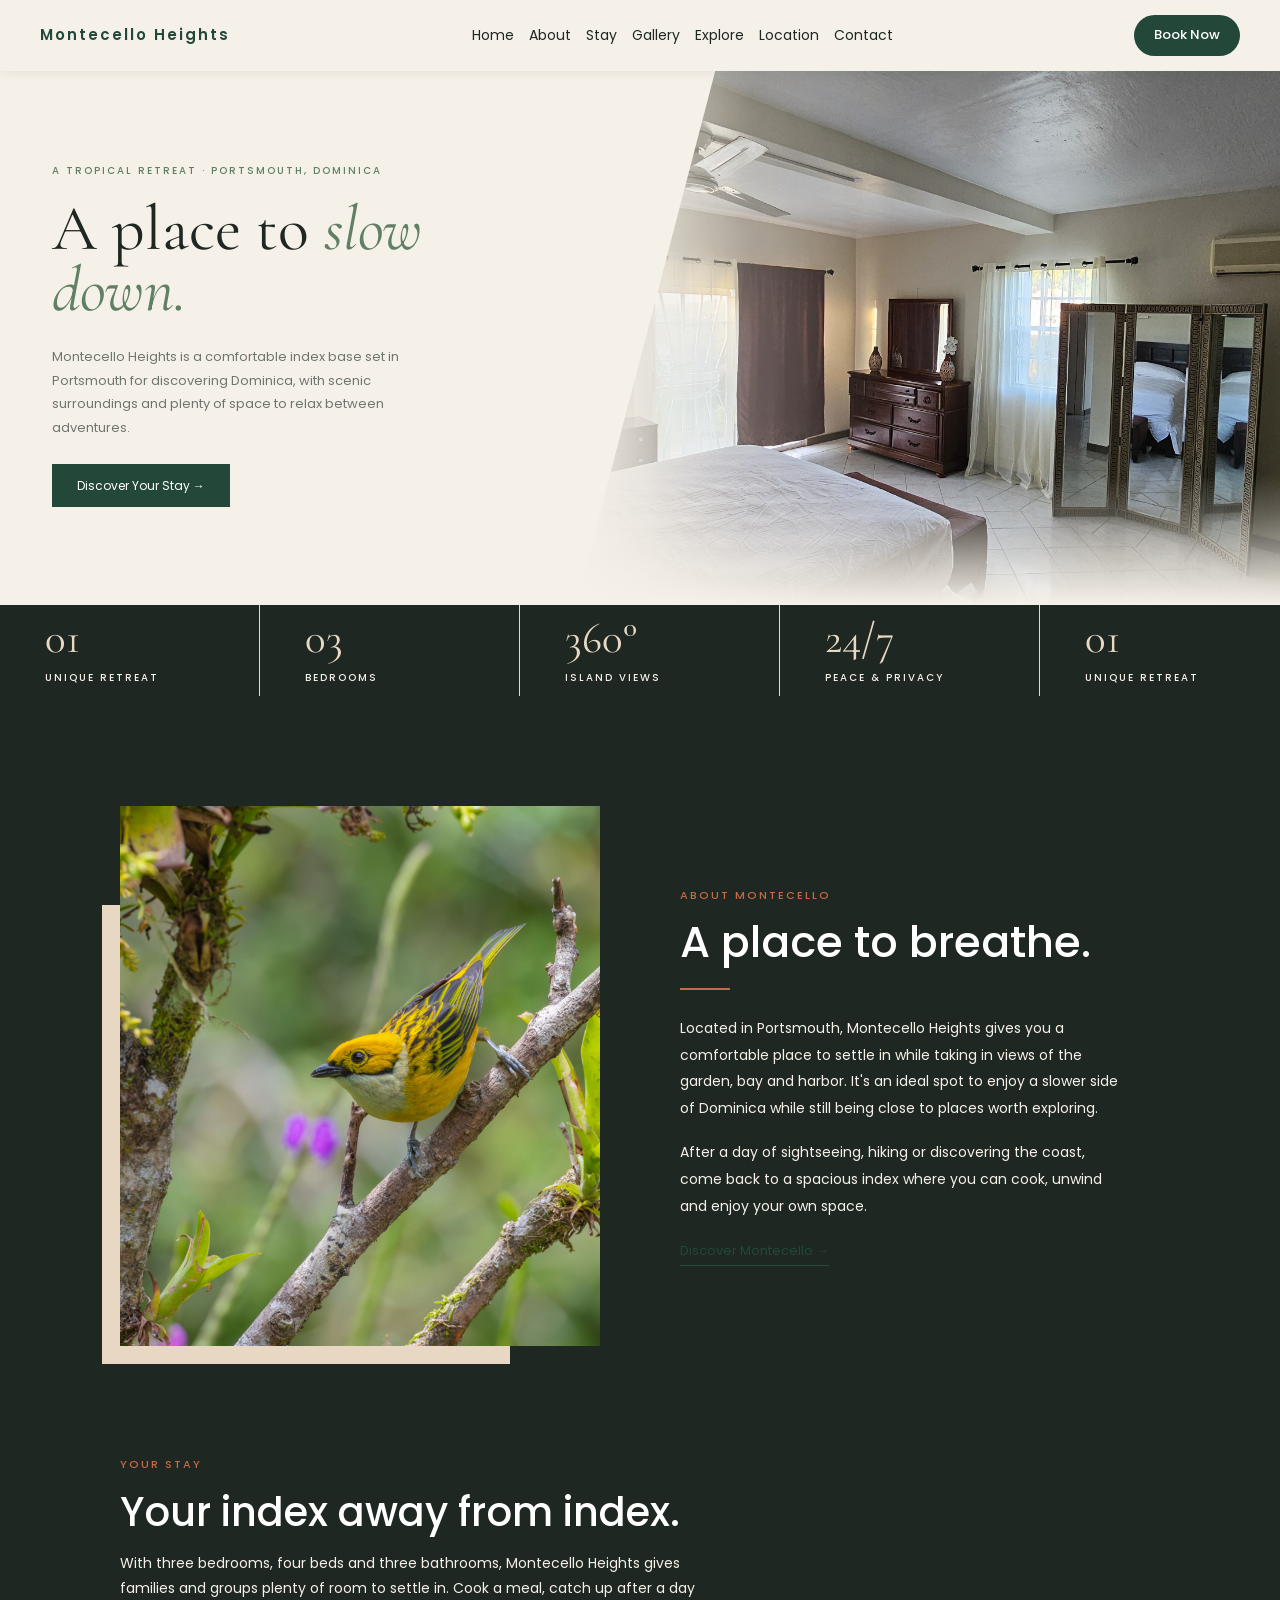
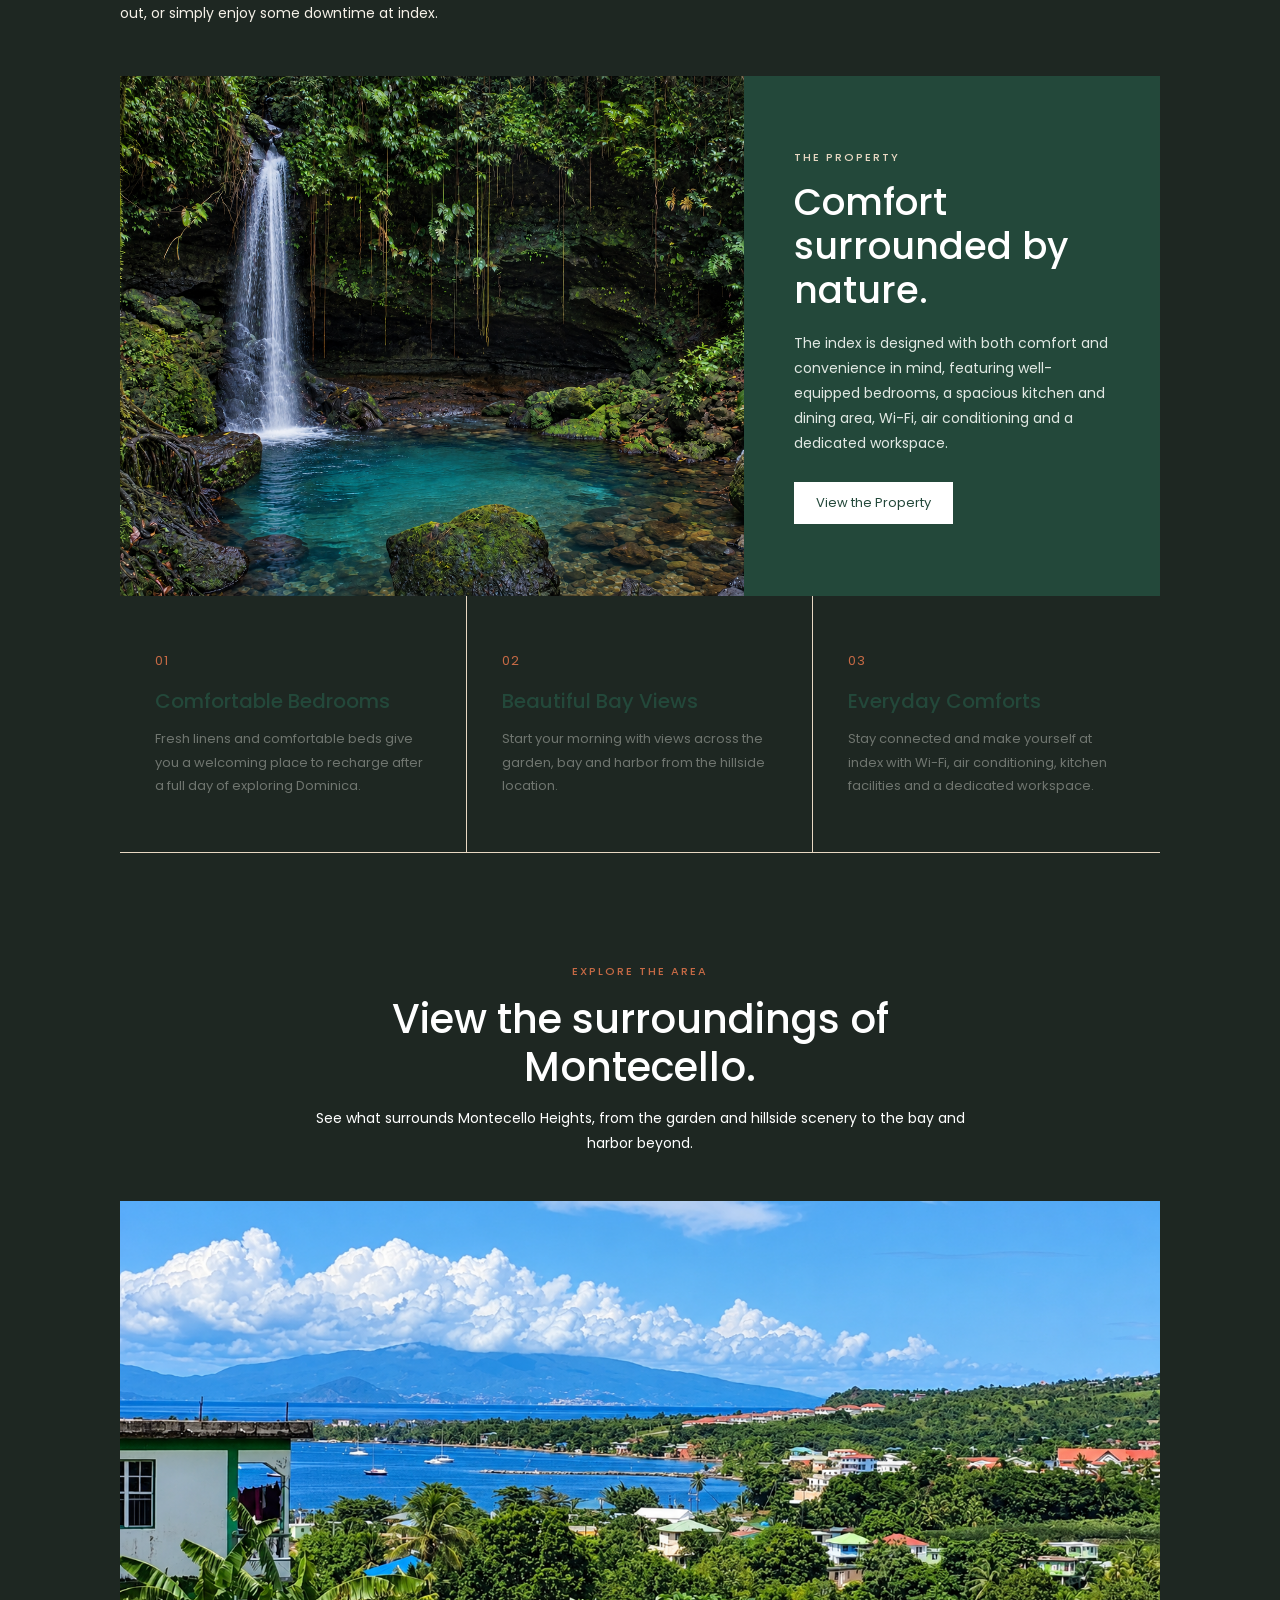
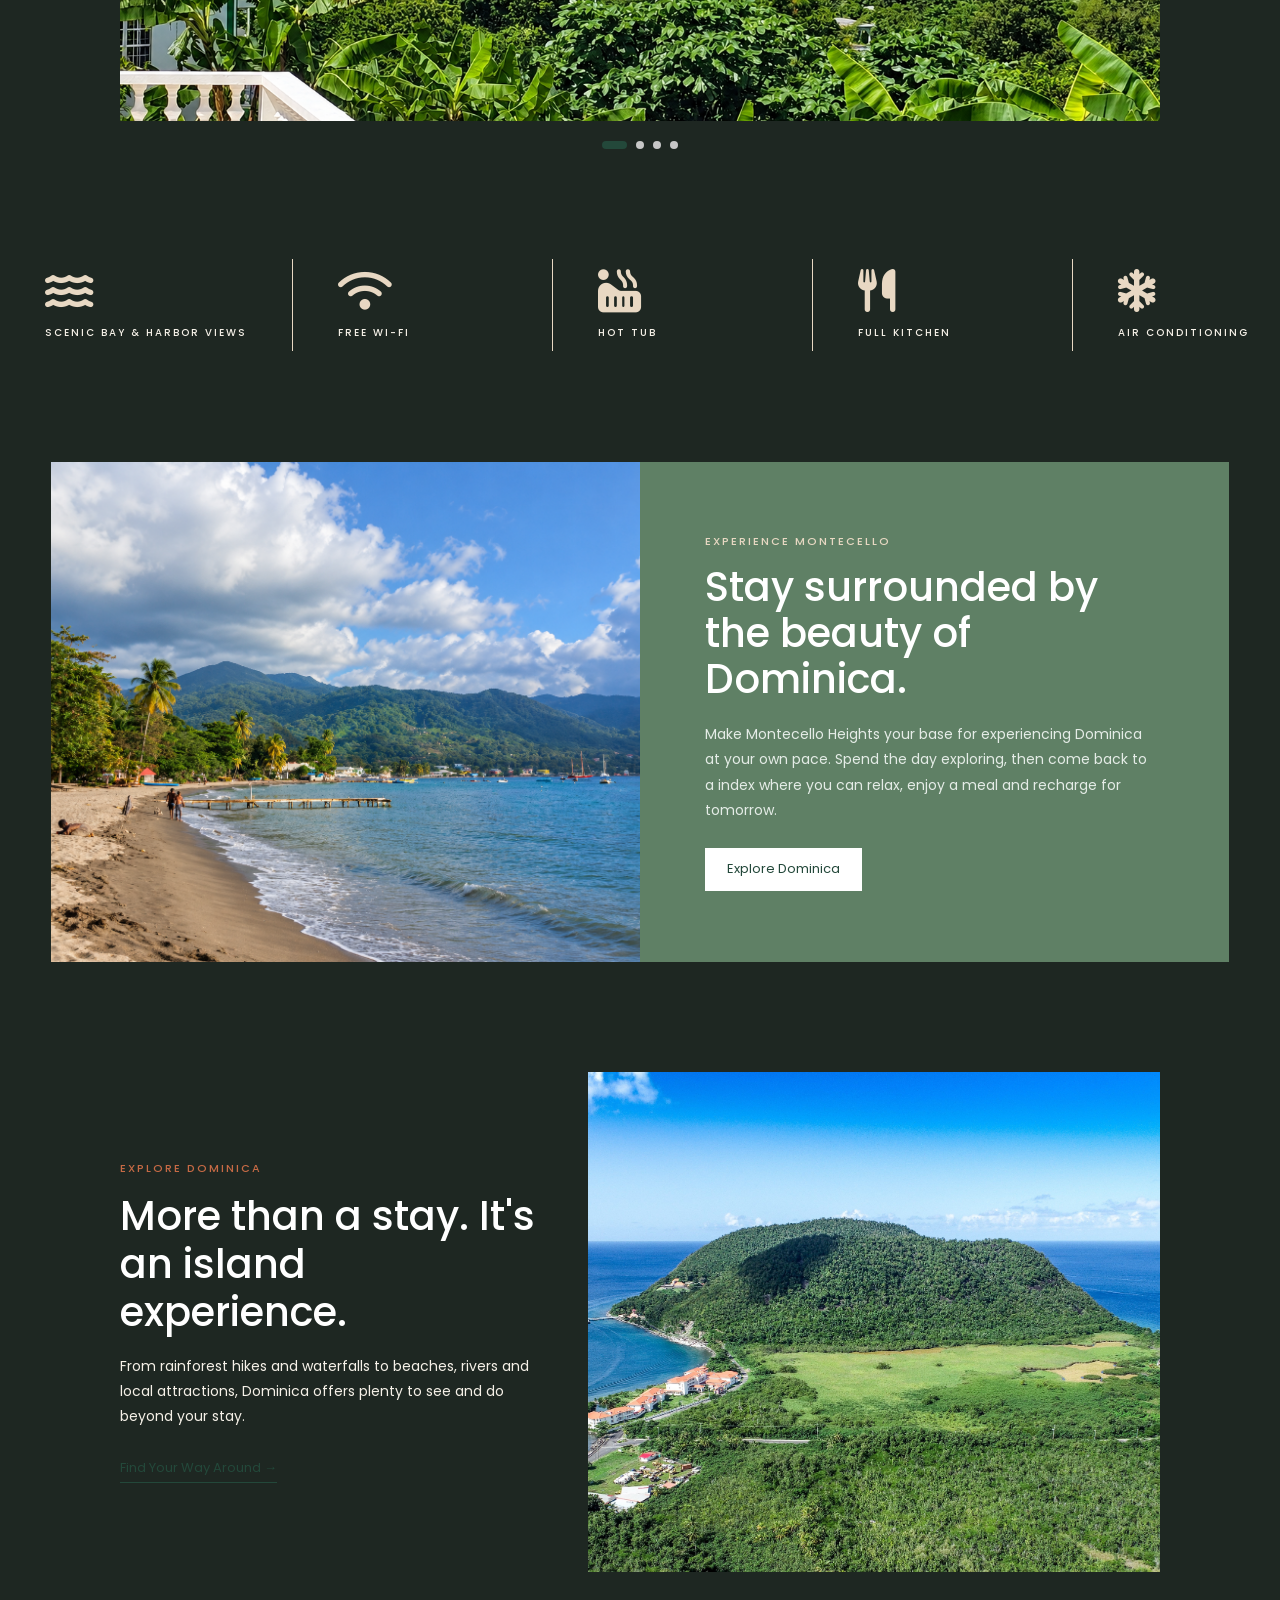
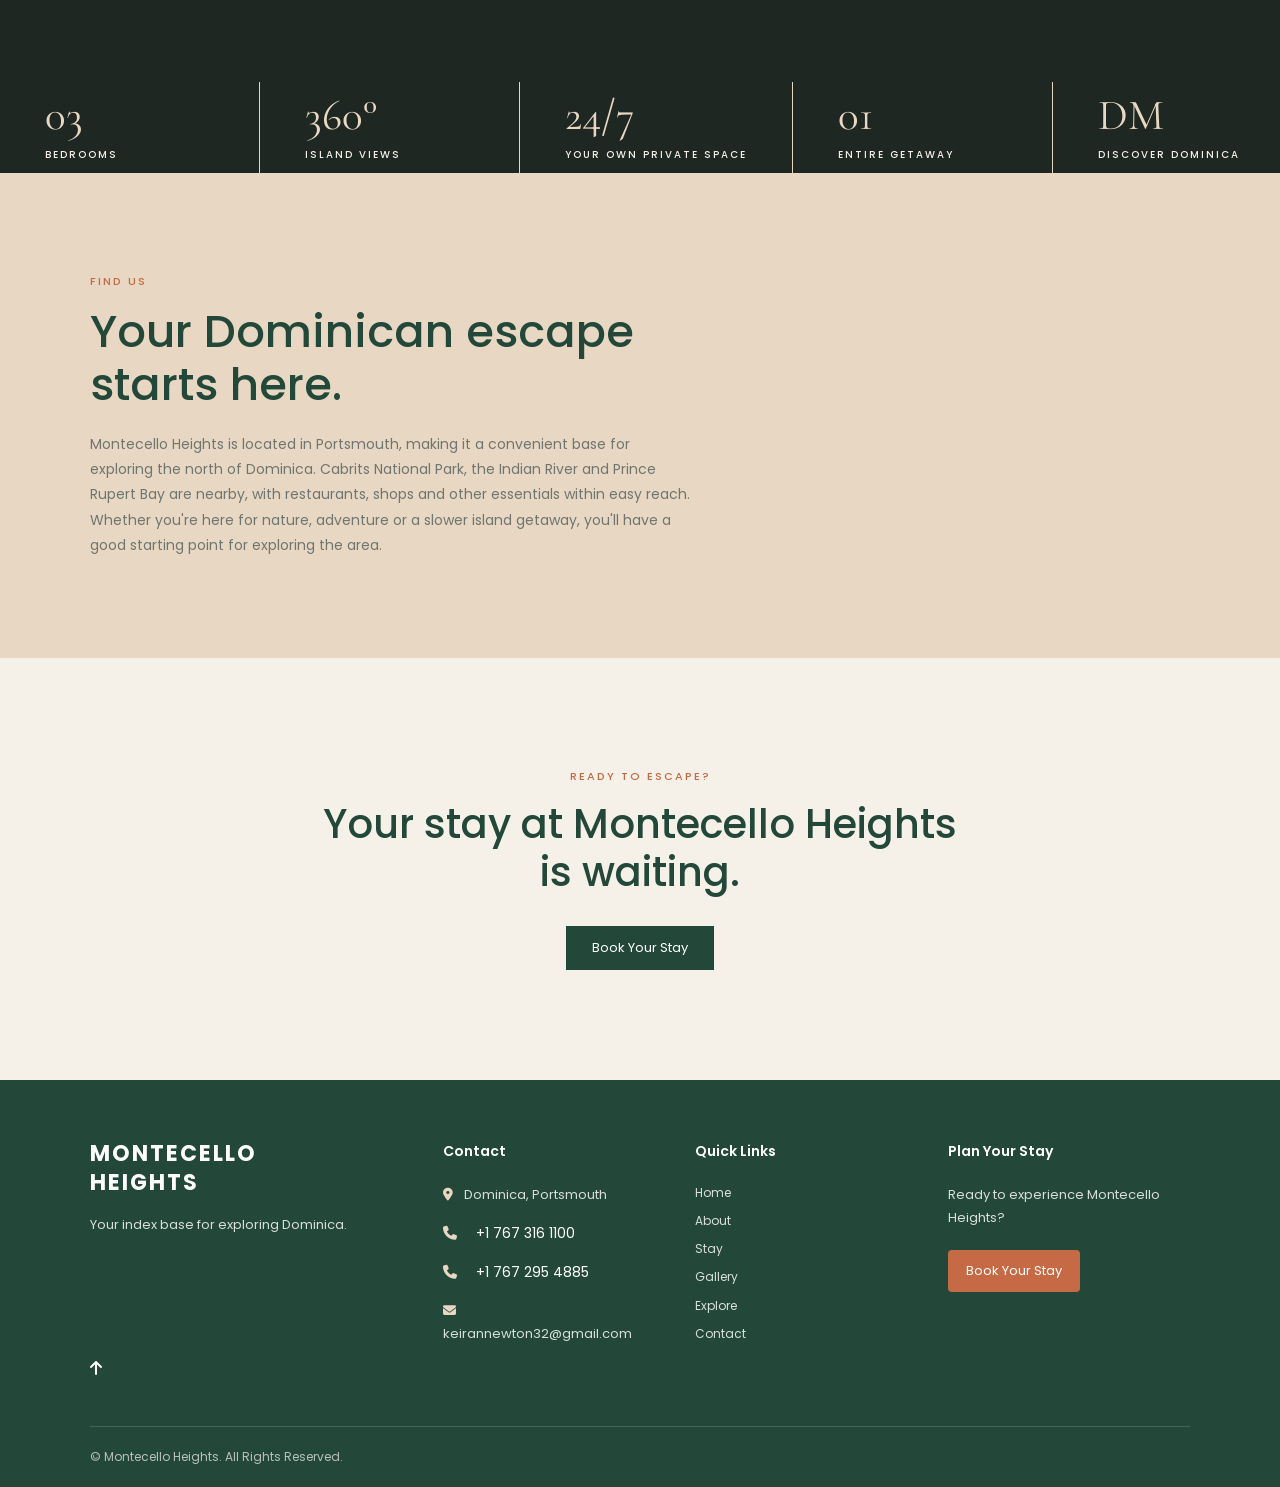
==== commit fe2d1643: "Update index.html" ====
--- a/index.html
+++ b/index.html
@@ -644,6 +644,11 @@
 
         </div>
 
+        <!-- ================= SCROLL UP AND DOWN ================= -->
+  <div class="up">
+    <i class="fa-solid fa-arrow-up"></i>
+  </div>
+        
         <div class="footer-bottom">
             <p>
                 © <span class="current-year"></span>
--- a/styles.css
+++ b/styles.css
@@ -33,6 +33,8 @@
 
 html {
     scroll-behavior: smooth;
+       overflow-x: hidden;
+
 }
 
 body {
@@ -41,6 +43,8 @@
     background: var(--soft-cream);
     line-height: 1.6;
     animation: pageFadeIn 0.6s ease-in-out;
+       overflow-x: hidden;
+
 }
 
 @keyframes pageFadeIn {
@@ -330,7 +334,6 @@
     pointer-events: none;
 }
 
-
 /* =====================================================
    MOVING HOME STATS
 ===================================================== */
@@ -344,7 +347,7 @@
     overflow: hidden;
     border-top: none;
     border-bottom: 1px solid var(--sand);
-    background: var(--soft-cream);
+    background: var( --tropical-green);
 }
 
 .stats-track {
@@ -372,7 +375,7 @@
 
 .stat-number {
     margin-bottom: 8px;
-    color: var(--tropical-green);
+    color: var(--sand);
     font-family: "Cormorant Garamond", serif;
     font-size: 43px;
     font-weight: 400;
@@ -380,7 +383,7 @@
 }
 
 .stat-label {
-    color: var(--gray);
+    color: var(--soft-cream);
     font-size: 10px;
     font-weight: 500;
     letter-spacing: 2px;
@@ -1330,12 +1333,12 @@
         height: 85px;
     }
 
-
-    /* MOVING STATS */
+  /* MOVING STATS */
 
     .home-stats {
         margin: 0;
         padding: 22px 0;
+        overflow: hidden;
     }
 
     .stat {
@@ -1658,6 +1661,7 @@
 
     .home-stats {
         padding: 18px 0;
+        overflow: hidden;
     }
 
     .stat {
@@ -2427,6 +2431,376 @@
 
 
 /* =========================
+   TABLET
+========================= */
+
+@media (max-width: 1000px) and (min-width: 701px) {
+
+    /* NAVBAR */
+
+    .navbar {
+        padding: 15px 25px;
+    }
+
+    .logo {
+        font-size: 14px;
+        letter-spacing: 1.5px;
+    }
+
+    .navbar nav {
+        display: flex;
+        align-items: center;
+        gap: 15px;
+    }
+
+    .navbar nav a {
+        margin-left: 0;
+        font-size: 12px;
+    }
+
+    .book-button {
+        padding: 9px 14px;
+        font-size: 12px;
+        white-space: nowrap;
+    }
+
+
+    /* HERO */
+
+    .hero {
+        padding: 100px 30px;
+    }
+
+    .hero-content h1 {
+        font-size: 42px;
+    }
+
+    .hero-content p {
+        font-size: 16px;
+    }
+
+
+    /* SECTIONS */
+
+    .section {
+        padding: 80px 30px;
+    }
+
+
+    /* ABOUT */
+
+    .about-grid {
+        grid-template-columns: 1fr;
+        gap: 50px;
+        text-align: center;
+    }
+
+    .about-image img {
+        max-width: 550px;
+        margin: 0 auto;
+    }
+
+    .about-content p {
+        margin: 0 auto;
+    }
+
+    .about-line {
+        margin: 20px auto 26px;
+    }
+
+
+    /* VIDEOS */
+
+    .video-grid {
+        grid-template-columns: repeat(2, 1fr);
+        gap: 25px;
+    }
+
+
+    /* GALLERY */
+
+    .gallery-grid {
+        grid-template-columns: repeat(2, 1fr);
+        gap: 20px;
+    }
+
+
+    /* FOOTER */
+
+    footer {
+        padding: 25px 30px;
+    }
+
+}
+
+
+/* =========================
+   MOBILE
+========================= */
+
+@media (max-width: 700px) {
+
+    /* NAVBAR */
+
+    .navbar {
+        position: relative;
+        display: flex;
+        flex-direction: row;
+        align-items: center;
+        justify-content: flex-start;
+        flex-wrap: wrap;
+        gap: 12px;
+        padding: 14px 20px;
+    }
+
+    .menu-toggle {
+        display: flex;
+        order: 1;
+    }
+
+    .logo {
+        order: 2;
+        font-size: 13px;
+        letter-spacing: 1.5px;
+    }
+
+    .book-button {
+        order: 3;
+        margin-left: auto;
+        padding: 9px 12px;
+        font-size: 11px;
+        white-space: nowrap;
+    }
+
+    .navbar nav {
+        display: none;
+        width: 100%;
+        order: 4;
+        flex-direction: column;
+        align-items: flex-start;
+        padding: 10px 0 5px;
+        background: var(--soft-cream);
+    }
+
+    .navbar nav.active {
+        display: flex;
+    }
+
+    .navbar nav a {
+        width: 100%;
+        margin: 0;
+        padding: 12px 0;
+        font-size: 14px;
+        border-bottom: 1px solid rgba(30, 30, 30, 0.12);
+    }
+
+    .navbar nav a:last-child {
+        border-bottom: none;
+    }
+
+
+    /* HERO */
+
+    .hero {
+        min-height: 100vh;
+        padding: 100px 20px;
+    }
+
+    .hero-content h1 {
+        font-size: 36px;
+        line-height: 1.2;
+    }
+
+    .hero-content p {
+        font-size: 14px;
+    }
+
+
+    /* SECTIONS */
+
+    .section {
+        padding: 70px 20px;
+    }
+
+
+    /* ABOUT */
+
+    .about-signature {
+        height: auto;
+        min-height: 100vh;
+        padding: 80px 20px;
+    }
+
+    .about-grid {
+        grid-template-columns: 1fr;
+        gap: 35px;
+        text-align: center;
+    }
+
+    .about-image img {
+        width: 100%;
+        border-radius: 20px;
+    }
+
+    .about-content {
+        text-align: center;
+    }
+
+    .about-content h2 {
+        font-size: 30px;
+    }
+
+    .about-content p {
+        font-size: 14px;
+        margin: 0 auto;
+    }
+
+    .about-line {
+        margin: 20px auto 26px;
+    }
+
+
+    /* VIDEOS */
+
+    .video-grid {
+        grid-template-columns: 1fr;
+        gap: 25px;
+    }
+
+    .video-card video {
+        border-radius: 14px;
+    }
+
+
+    /* GALLERY */
+
+    .gallery-grid {
+        grid-template-columns: repeat(2, 1fr);
+        gap: 12px;
+    }
+
+    .gallery-item {
+        height: 180px;
+        border-radius: 12px;
+    }
+
+
+    /* FOOTER */
+
+    footer {
+        padding: 25px 20px;
+        font-size: 13px;
+    }
+
+    .footer-content {
+        display: grid;
+        grid-template-columns: 1fr;
+        gap: 25px;
+        text-align: center;
+    }
+
+}
+
+
+/* =========================
+   SMALL PHONES
+========================= */
+
+@media (max-width: 480px) {
+
+    body {
+        font-size: 15px;
+    }
+
+
+    /* NAV */
+
+    .logo {
+        font-size: 12px;
+    }
+
+    .book-button {
+        padding: 8px 10px;
+        font-size: 10px;
+    }
+
+
+    /* HERO */
+
+    .hero {
+        padding: 90px 18px;
+    }
+
+    .hero-content h1 {
+        font-size: 30px;
+        line-height: 1.2;
+    }
+
+    .hero-content p {
+        font-size: 14px;
+    }
+
+    .btn-primary {
+        padding: 12px 22px;
+        font-size: 14px;
+    }
+
+
+    /* SECTIONS */
+
+    .section {
+        padding: 60px 18px;
+    }
+
+
+    /* ABOUT */
+
+    .about-signature {
+        padding: 70px 18px;
+    }
+
+    .about-content h2 {
+        font-size: 28px;
+    }
+
+    .about-content p {
+        font-size: 14px;
+        line-height: 1.7;
+    }
+
+    .about-image img {
+        border-radius: 16px;
+    }
+
+
+    /* GALLERY */
+
+    .gallery-grid {
+        grid-template-columns: 1fr;
+        gap: 15px;
+    }
+
+    .gallery-item {
+        height: 220px;
+    }
+
+
+    /* VIDEOS */
+
+    .video-card p {
+        font-size: 14px;
+    }
+
+
+    /* FOOTER */
+
+    footer {
+        padding: 22px 18px;
+        font-size: 12px;
+    }
+
+}
+/* =========================
    MOBILE NAVIGATION
 ========================= */
 
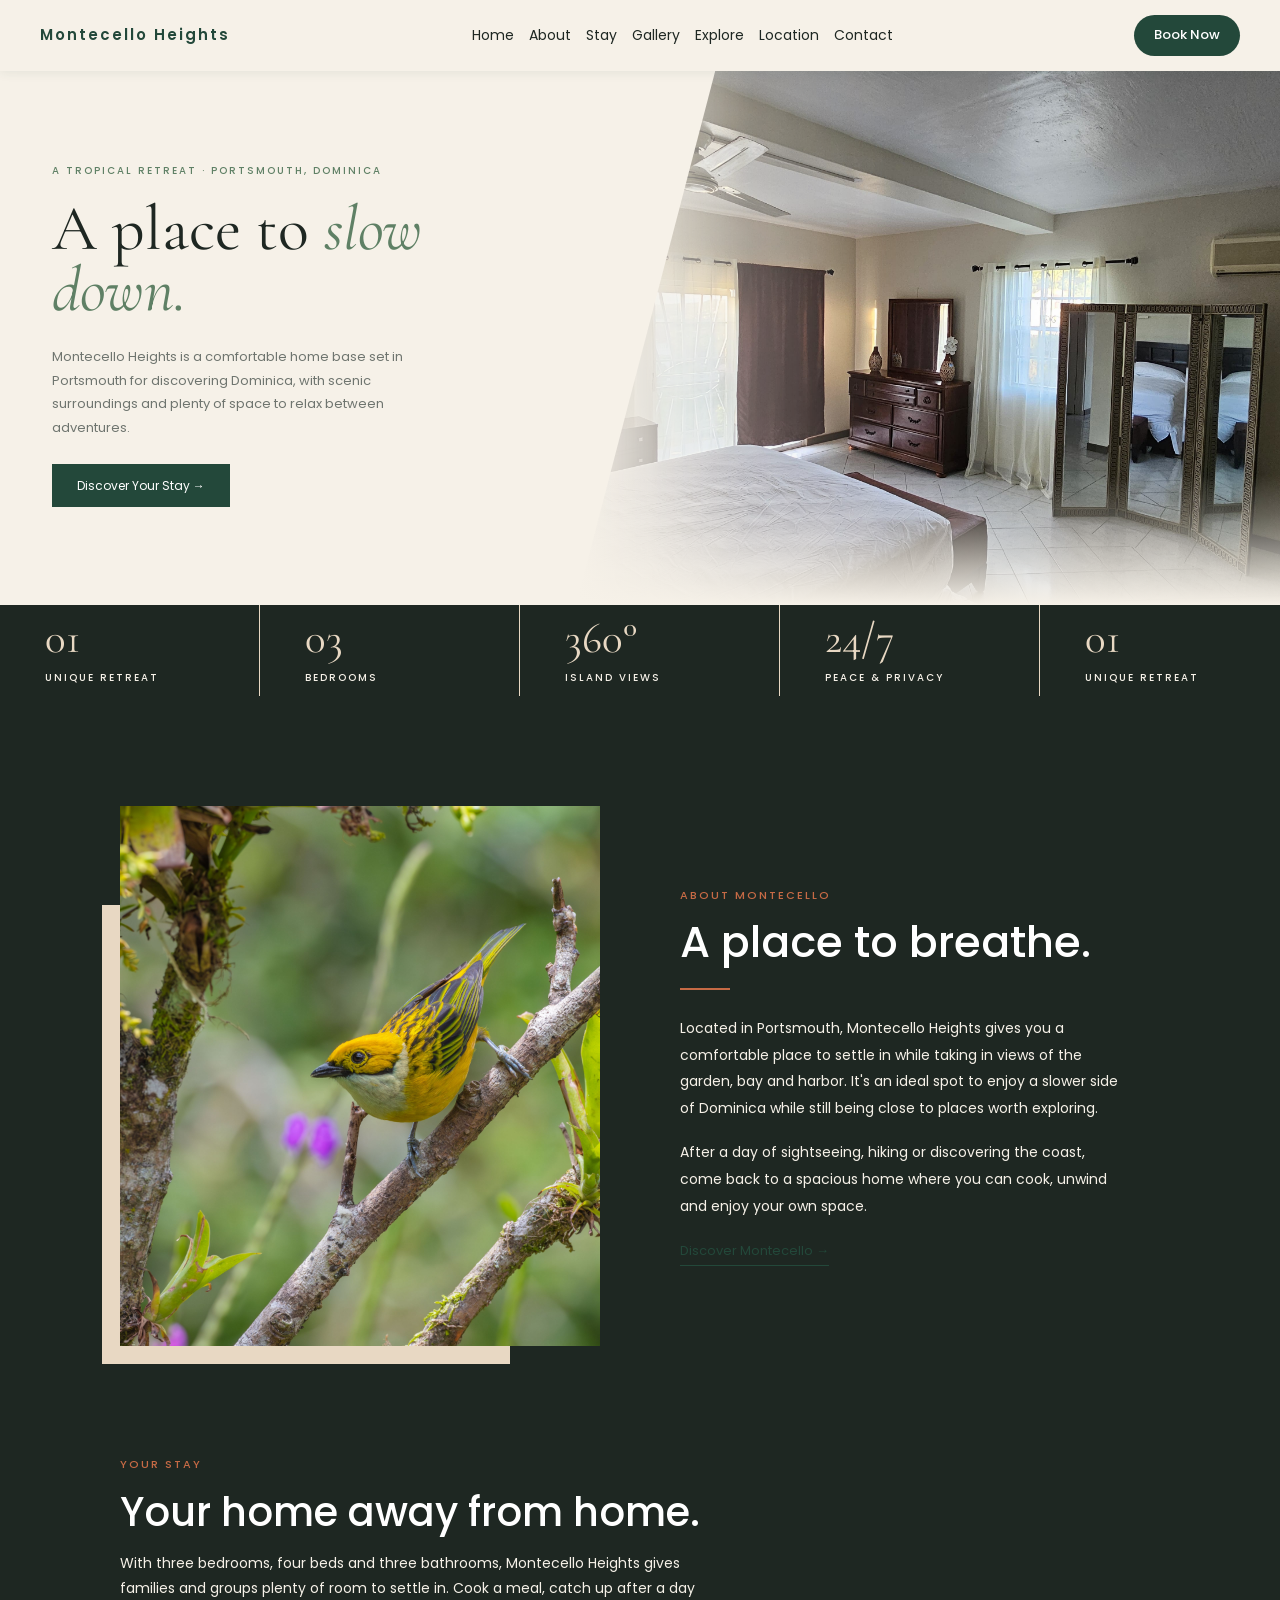
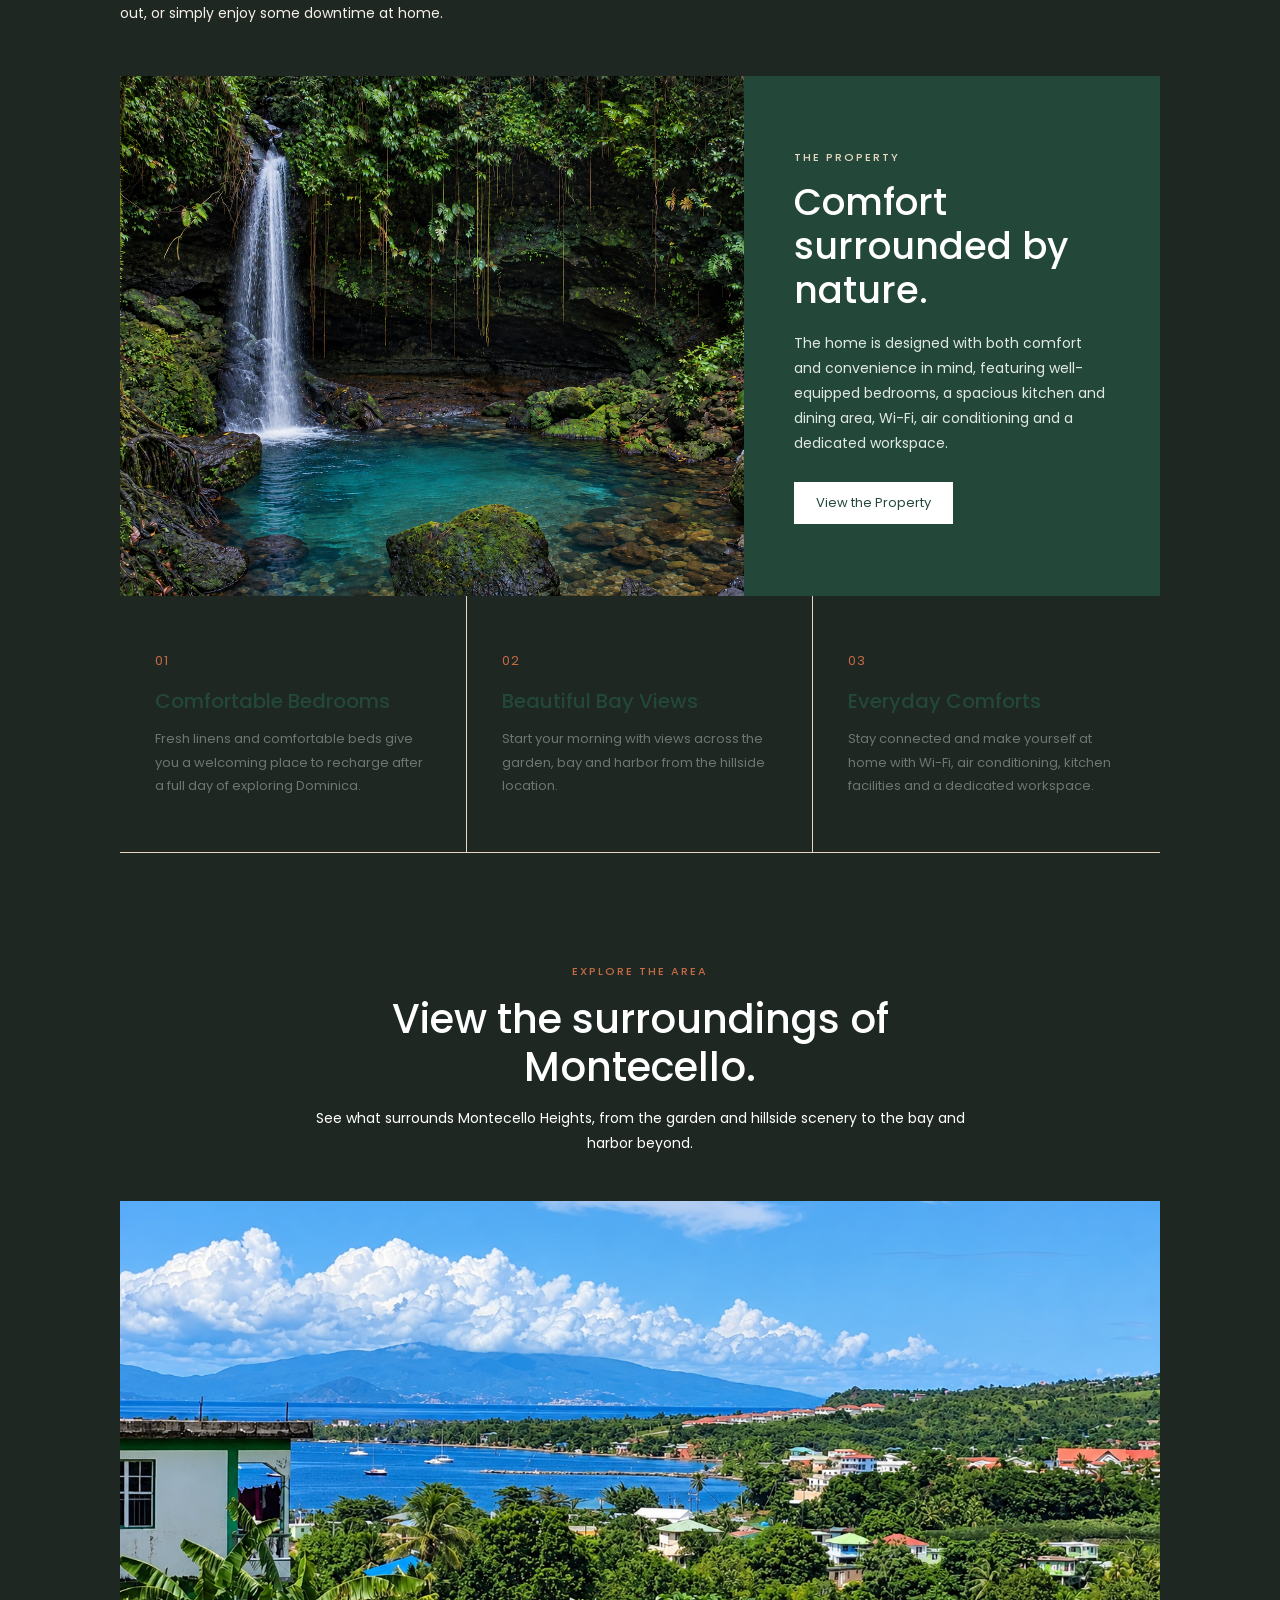
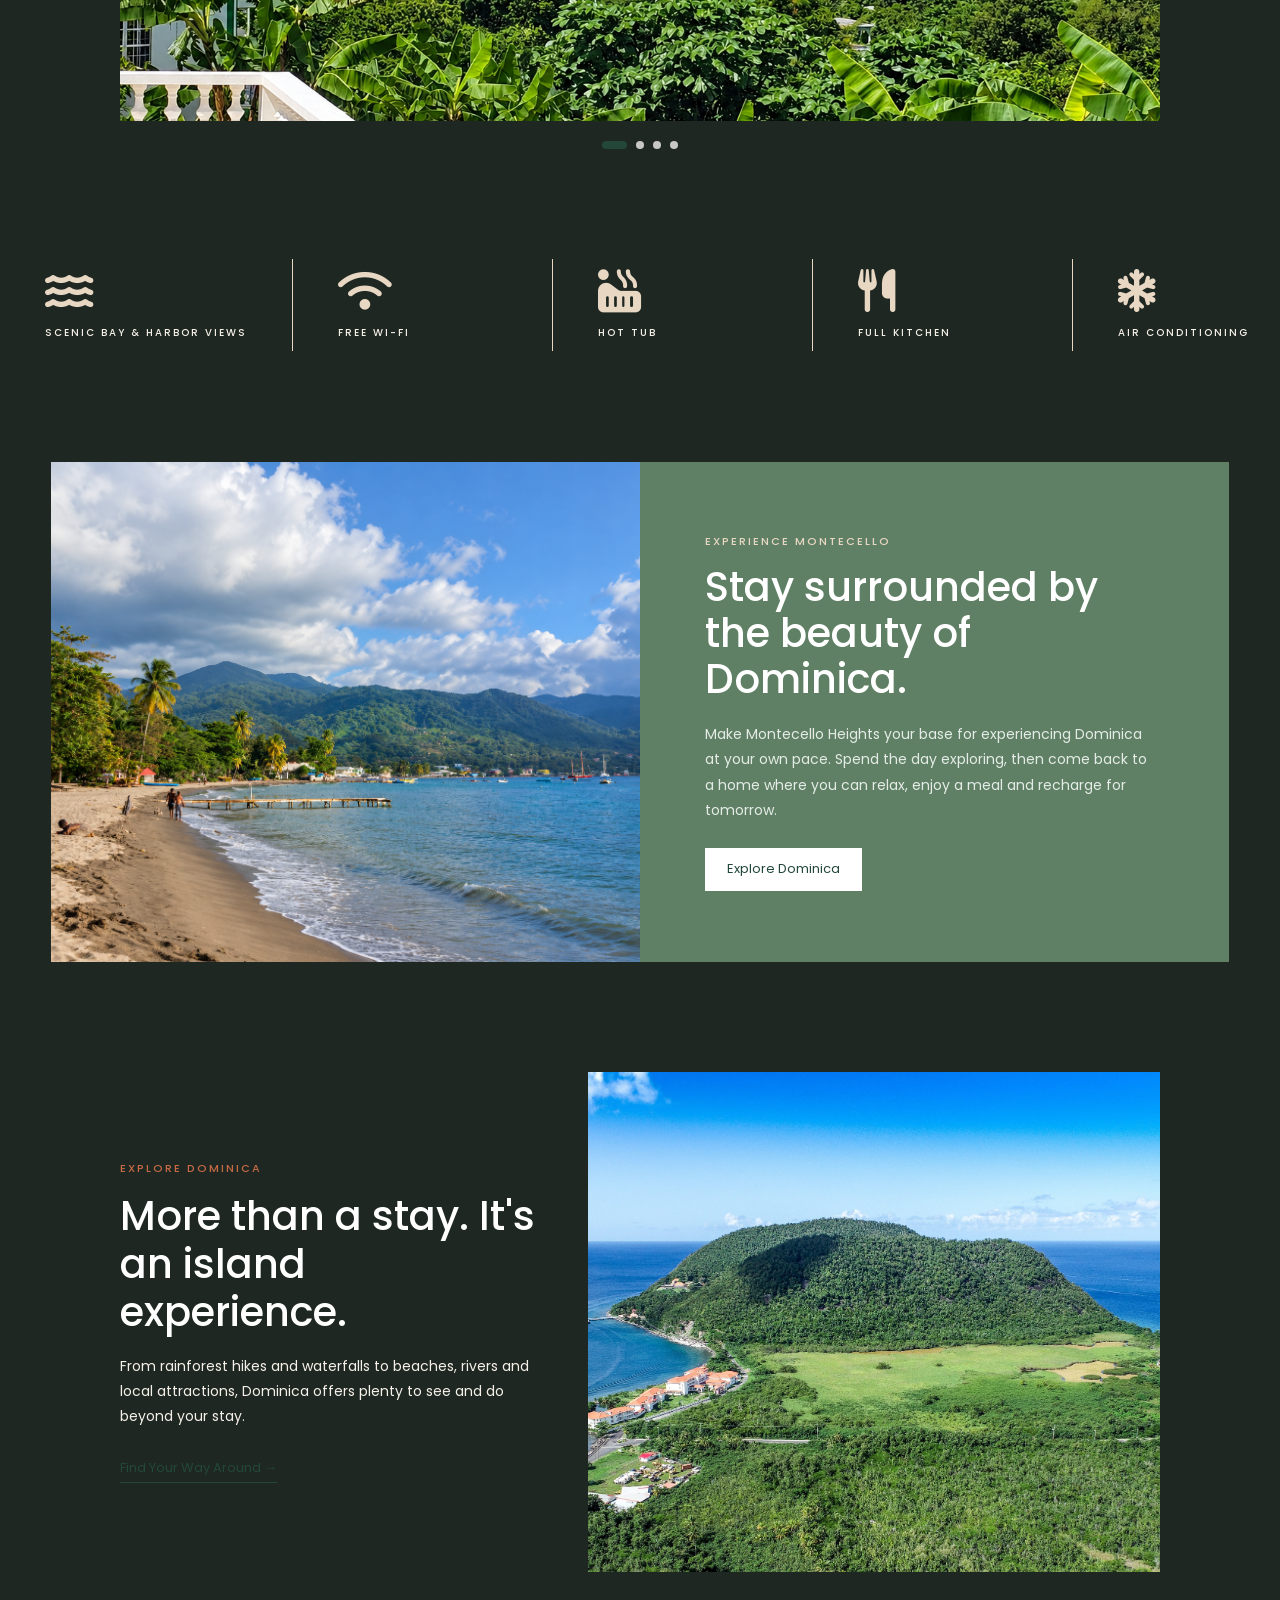
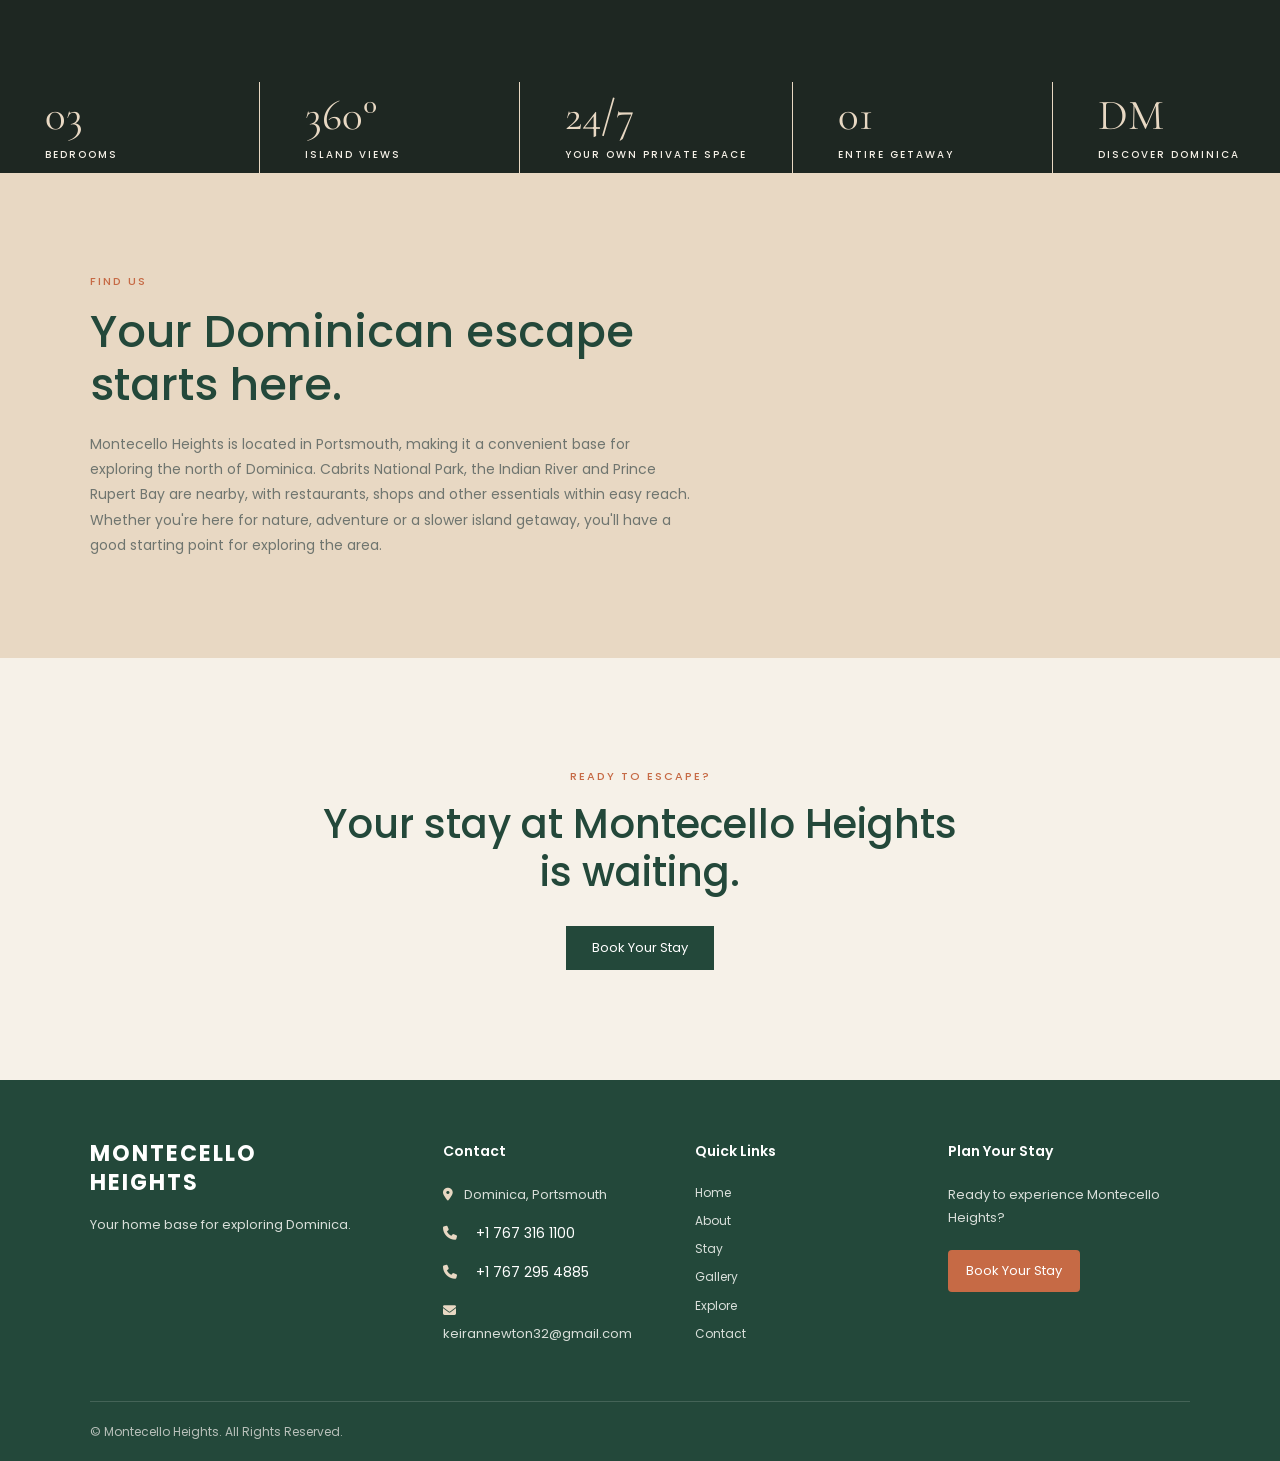
==== commit 30e09f07: "Update index.html" ====
--- a/index.html
+++ b/index.html
@@ -69,7 +69,7 @@
                     </h1>
 
                     <p class="hero-description">
-                        Montecello Heights is a comfortable index base set
+                        Montecello Heights is a comfortable home base set
                         in Portsmouth for discovering Dominica, with scenic
                         surroundings and plenty of space to relax between
                         adventures.
@@ -170,7 +170,7 @@
 
                 <p>
                     After a day of sightseeing, hiking or discovering the
-                    coast, come back to a spacious index where you can cook,
+                    coast, come back to a spacious home where you can cook,
                     unwind and enjoy your own space.
                 </p>
 
@@ -188,13 +188,13 @@
             <div class="section-heading">
                 <p class="small-title">YOUR STAY</p>
 
-                <h2>Your index away from index.</h2>
+                <h2>Your home away from home.</h2>
 
                 <p>
                     With three bedrooms, four beds and three bathrooms,
                     Montecello Heights gives families and groups plenty
                     of room to settle in. Cook a meal, catch up after a
-                    day out, or simply enjoy some downtime at index.
+                    day out, or simply enjoy some downtime at home.
                 </p>
             </div>
 
@@ -211,7 +211,7 @@
                     <h3>Comfort surrounded by nature.</h3>
 
                     <p>
-                        The index is designed with both comfort and
+                        The home is designed with both comfort and
                         convenience in mind, featuring well-equipped
                         bedrooms, a spacious kitchen and dining area,
                         Wi-Fi, air conditioning and a dedicated workspace.
@@ -256,7 +256,7 @@
                     <h3>Everyday Comforts</h3>
 
                     <p>
-                        Stay connected and make yourself at index with
+                        Stay connected and make yourself at home with
                         Wi-Fi, air conditioning, kitchen facilities and
                         a dedicated workspace.
                     </p>
@@ -433,7 +433,7 @@
                 <p>
                     Make Montecello Heights your base for experiencing
                     Dominica at your own pace. Spend the day exploring,
-                    then come back to a index where you can relax, enjoy
+                    then come back to a home where you can relax, enjoy
                     a meal and recharge for tomorrow.
                 </p>
 
@@ -591,7 +591,7 @@
             <div class="footer-column brand-column">
                 <h2>MONTECELLO<br>HEIGHTS</h2>
 
-                <p>Your index base for exploring Dominica.</p>
+                <p>Your home base for exploring Dominica.</p>
             </div>
 
             <div class="footer-column">
--- a/styles.css
+++ b/styles.css
@@ -2431,376 +2431,6 @@
 
 
 /* =========================
-   TABLET
-========================= */
-
-@media (max-width: 1000px) and (min-width: 701px) {
-
-    /* NAVBAR */
-
-    .navbar {
-        padding: 15px 25px;
-    }
-
-    .logo {
-        font-size: 14px;
-        letter-spacing: 1.5px;
-    }
-
-    .navbar nav {
-        display: flex;
-        align-items: center;
-        gap: 15px;
-    }
-
-    .navbar nav a {
-        margin-left: 0;
-        font-size: 12px;
-    }
-
-    .book-button {
-        padding: 9px 14px;
-        font-size: 12px;
-        white-space: nowrap;
-    }
-
-
-    /* HERO */
-
-    .hero {
-        padding: 100px 30px;
-    }
-
-    .hero-content h1 {
-        font-size: 42px;
-    }
-
-    .hero-content p {
-        font-size: 16px;
-    }
-
-
-    /* SECTIONS */
-
-    .section {
-        padding: 80px 30px;
-    }
-
-
-    /* ABOUT */
-
-    .about-grid {
-        grid-template-columns: 1fr;
-        gap: 50px;
-        text-align: center;
-    }
-
-    .about-image img {
-        max-width: 550px;
-        margin: 0 auto;
-    }
-
-    .about-content p {
-        margin: 0 auto;
-    }
-
-    .about-line {
-        margin: 20px auto 26px;
-    }
-
-
-    /* VIDEOS */
-
-    .video-grid {
-        grid-template-columns: repeat(2, 1fr);
-        gap: 25px;
-    }
-
-
-    /* GALLERY */
-
-    .gallery-grid {
-        grid-template-columns: repeat(2, 1fr);
-        gap: 20px;
-    }
-
-
-    /* FOOTER */
-
-    footer {
-        padding: 25px 30px;
-    }
-
-}
-
-
-/* =========================
-   MOBILE
-========================= */
-
-@media (max-width: 700px) {
-
-    /* NAVBAR */
-
-    .navbar {
-        position: relative;
-        display: flex;
-        flex-direction: row;
-        align-items: center;
-        justify-content: flex-start;
-        flex-wrap: wrap;
-        gap: 12px;
-        padding: 14px 20px;
-    }
-
-    .menu-toggle {
-        display: flex;
-        order: 1;
-    }
-
-    .logo {
-        order: 2;
-        font-size: 13px;
-        letter-spacing: 1.5px;
-    }
-
-    .book-button {
-        order: 3;
-        margin-left: auto;
-        padding: 9px 12px;
-        font-size: 11px;
-        white-space: nowrap;
-    }
-
-    .navbar nav {
-        display: none;
-        width: 100%;
-        order: 4;
-        flex-direction: column;
-        align-items: flex-start;
-        padding: 10px 0 5px;
-        background: var(--soft-cream);
-    }
-
-    .navbar nav.active {
-        display: flex;
-    }
-
-    .navbar nav a {
-        width: 100%;
-        margin: 0;
-        padding: 12px 0;
-        font-size: 14px;
-        border-bottom: 1px solid rgba(30, 30, 30, 0.12);
-    }
-
-    .navbar nav a:last-child {
-        border-bottom: none;
-    }
-
-
-    /* HERO */
-
-    .hero {
-        min-height: 100vh;
-        padding: 100px 20px;
-    }
-
-    .hero-content h1 {
-        font-size: 36px;
-        line-height: 1.2;
-    }
-
-    .hero-content p {
-        font-size: 14px;
-    }
-
-
-    /* SECTIONS */
-
-    .section {
-        padding: 70px 20px;
-    }
-
-
-    /* ABOUT */
-
-    .about-signature {
-        height: auto;
-        min-height: 100vh;
-        padding: 80px 20px;
-    }
-
-    .about-grid {
-        grid-template-columns: 1fr;
-        gap: 35px;
-        text-align: center;
-    }
-
-    .about-image img {
-        width: 100%;
-        border-radius: 20px;
-    }
-
-    .about-content {
-        text-align: center;
-    }
-
-    .about-content h2 {
-        font-size: 30px;
-    }
-
-    .about-content p {
-        font-size: 14px;
-        margin: 0 auto;
-    }
-
-    .about-line {
-        margin: 20px auto 26px;
-    }
-
-
-    /* VIDEOS */
-
-    .video-grid {
-        grid-template-columns: 1fr;
-        gap: 25px;
-    }
-
-    .video-card video {
-        border-radius: 14px;
-    }
-
-
-    /* GALLERY */
-
-    .gallery-grid {
-        grid-template-columns: repeat(2, 1fr);
-        gap: 12px;
-    }
-
-    .gallery-item {
-        height: 180px;
-        border-radius: 12px;
-    }
-
-
-    /* FOOTER */
-
-    footer {
-        padding: 25px 20px;
-        font-size: 13px;
-    }
-
-    .footer-content {
-        display: grid;
-        grid-template-columns: 1fr;
-        gap: 25px;
-        text-align: center;
-    }
-
-}
-
-
-/* =========================
-   SMALL PHONES
-========================= */
-
-@media (max-width: 480px) {
-
-    body {
-        font-size: 15px;
-    }
-
-
-    /* NAV */
-
-    .logo {
-        font-size: 12px;
-    }
-
-    .book-button {
-        padding: 8px 10px;
-        font-size: 10px;
-    }
-
-
-    /* HERO */
-
-    .hero {
-        padding: 90px 18px;
-    }
-
-    .hero-content h1 {
-        font-size: 30px;
-        line-height: 1.2;
-    }
-
-    .hero-content p {
-        font-size: 14px;
-    }
-
-    .btn-primary {
-        padding: 12px 22px;
-        font-size: 14px;
-    }
-
-
-    /* SECTIONS */
-
-    .section {
-        padding: 60px 18px;
-    }
-
-
-    /* ABOUT */
-
-    .about-signature {
-        padding: 70px 18px;
-    }
-
-    .about-content h2 {
-        font-size: 28px;
-    }
-
-    .about-content p {
-        font-size: 14px;
-        line-height: 1.7;
-    }
-
-    .about-image img {
-        border-radius: 16px;
-    }
-
-
-    /* GALLERY */
-
-    .gallery-grid {
-        grid-template-columns: 1fr;
-        gap: 15px;
-    }
-
-    .gallery-item {
-        height: 220px;
-    }
-
-
-    /* VIDEOS */
-
-    .video-card p {
-        font-size: 14px;
-    }
-
-
-    /* FOOTER */
-
-    footer {
-        padding: 22px 18px;
-        font-size: 12px;
-    }
-
-}
-/* =========================
    MOBILE NAVIGATION
 ========================= */
 
@@ -2968,3 +2598,38 @@
         transition-duration: 0.01ms !important;
     }
 }
+
+ /* ===
+       Scroll to Top Button
+   === */
+
+    .up {
+      position: fixed;
+      bottom: 10px;
+      right: 20px;
+      width: 35px;
+      height: 35px;
+      display: flex;
+      align-items: center;
+      justify-content: center;
+      border-radius: 50%;
+      background: linear-gradient(135deg, #5F8065, #23483A);      color: white;
+      box-shadow: 0 10px 25px rgba(198, 90, 30, 0.35);
+      font-size: 16px;
+      cursor: pointer;
+      z-index: 9999; 
+      opacity: 0;
+      pointer-events: none;
+      transition: opacity 0.3s ease;
+    }
+
+    .up.show-up-btn {
+      opacity: 1;
+      pointer-events: auto;
+    }
+
+    .up:hover {
+     transform: translateY(-12%);
+     box-shadow: 0 14px 35px rgba(198, 90, 30, 0.55);
+    }
+
